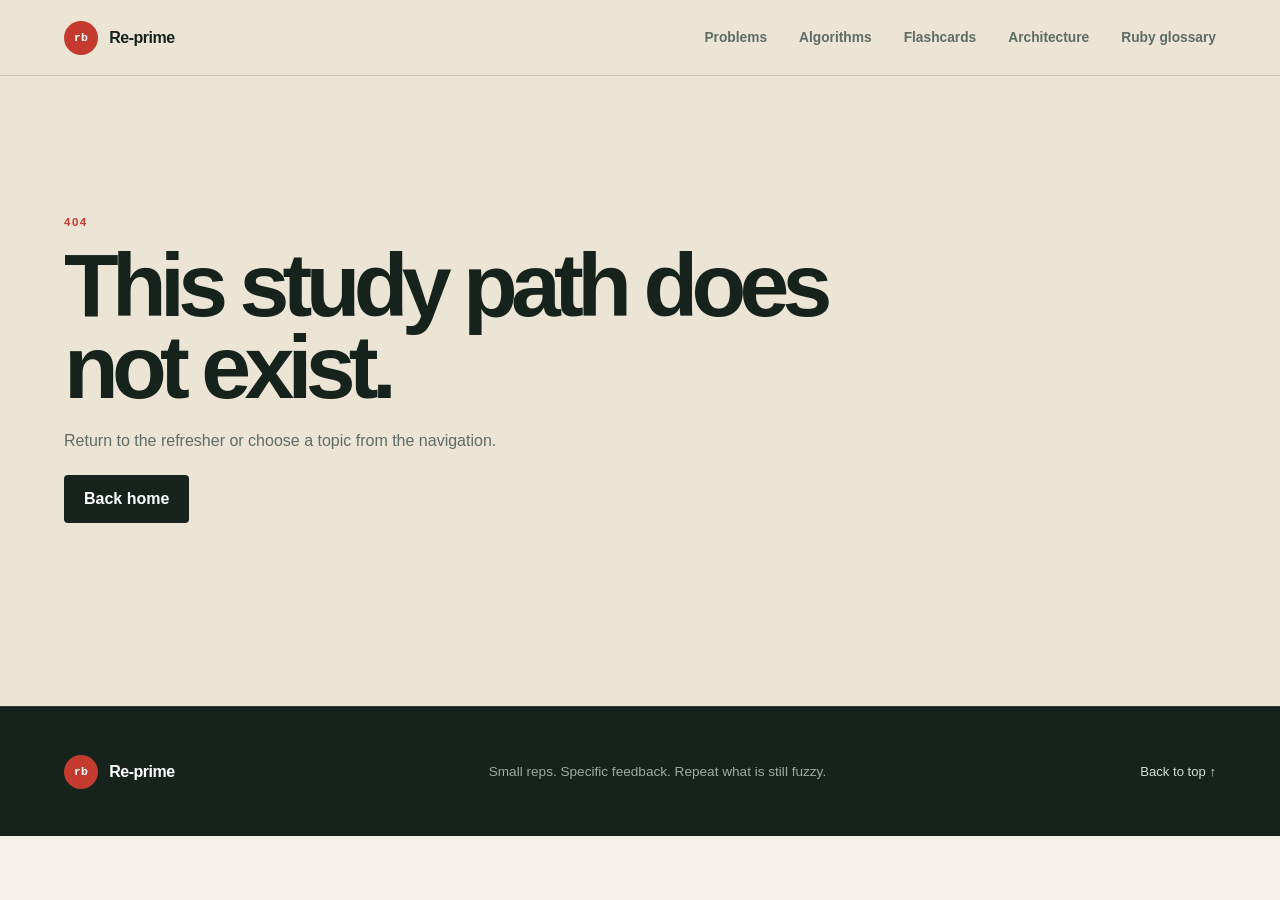
==== algorithms/index.html @ a6e268ca "feat: publish Ruby solutions for every problem" ====
<!doctype html>
<html lang="en">
  <head>
    <meta charset="UTF-8" />
    <meta name="viewport" content="width=device-width, initial-scale=1.0" />
    <meta name="description" content="A private Ruby 3.2 interview refresher with 52 verified problem discussions, approach-recall flashcards, algorithm guides, and system-design case studies." />
    <meta name="robots" content="noindex, nofollow" />
    <meta name="theme-color" content="#16231d" />
    <title>Ruby Re-prime — LeetCode Refresher</title>
    <script type="module" crossorigin src="/assets/index-BxjVNZoq.js"></script>
    <link rel="stylesheet" crossorigin href="/assets/index-DCyjotF8.css">
  </head>
  <body>
    <div id="root"></div>
  </body>
</html>
---- assets/index-DCyjotF8.css ----
:root{--font-geist-sans:"Inter", "Helvetica Neue", Arial, sans-serif;--font-geist-mono:"SFMono-Regular", Consolas, "Liberation Mono", monospace;--ink:#16231d;--muted:#5e6c65;--paper:#f5f1e8;--cream:#ece4d5;--white:#fffdf8;--ruby:#c53a2e;--ruby-dark:#8f241d;--green:#1d5d48;--line:#16231d29;--shadow:0 20px 50px #35271814}*{box-sizing:border-box}html{scroll-behavior:smooth}body{background:var(--paper);color:var(--ink);font-family:var(--font-geist-sans), sans-serif;margin:0}button,input{font:inherit}a{color:inherit;text-decoration:none}.hero{background:var(--cream);border-bottom:1px solid var(--line);min-height:auto;padding:0 5vw 4rem}.topbar{border-bottom:1px solid var(--line);justify-content:space-between;align-items:center;height:84px;display:flex}.brand{letter-spacing:-.03em;align-items:center;gap:.7rem;font-weight:700;display:inline-flex}.brand-mark{color:#fff;background:var(--ruby);width:34px;height:34px;font-family:var(--font-geist-mono), monospace;letter-spacing:0;border-radius:50%;place-items:center;font-size:.72rem;display:grid}.nav-links{color:var(--muted);gap:2rem;font-size:.9rem;display:flex}.nav-links a:hover{color:var(--ruby)}.hero-grid{grid-template-columns:1.1fr .9fr;align-items:start;gap:clamp(3rem,7vw,7rem);max-width:1240px;margin:0 auto;padding-top:clamp(2.5rem,6vw,4.5rem);display:grid}.kicker,.eyebrow,.card-label{color:var(--ruby);text-transform:uppercase;letter-spacing:.13em;font-size:.72rem;font-weight:750}h1{letter-spacing:-.075em;max-width:800px;margin:1rem 0 1.5rem;font-size:clamp(3.4rem,7vw,7.2rem);font-weight:640;line-height:.92}.hero-copy{max-width:650px;color:var(--muted);font-size:clamp(1.05rem,1.6vw,1.35rem);line-height:1.6}.hero h1{font-size:clamp(3.4rem,6vw,5.5rem)}.home-reminder{border-left:3px solid var(--ruby);background:#fffdf894;max-width:680px;margin-top:2rem;padding:1.2rem 1.35rem}.home-reminder p{margin:0}.home-reminder p:last-child{color:var(--muted);margin-top:.5rem;font-size:1rem;line-height:1.6}.hero-actions{align-items:center;gap:1.5rem;margin-top:2.5rem;display:flex}.primary-button{background:var(--ink);color:#fff;border-radius:4px;padding:.95rem 1.25rem;font-weight:650}.primary-button:hover{background:var(--ruby)}.text-button{color:var(--green);font-weight:650}.mental-model{background:var(--white);border:1px solid var(--line);box-shadow:var(--shadow);border-radius:8px;padding:1.8rem}.loop-row{border-top:1px solid var(--line);grid-template-columns:34px 90px 1fr;align-items:baseline;gap:.7rem;padding:1rem 0;display:grid}.loop-row span{color:var(--ruby);font-family:var(--font-geist-mono), monospace;font-size:.75rem}.loop-row p{color:var(--muted);margin:0;font-size:.83rem;line-height:1.4}.section{padding:7rem 5vw}.section-heading{max-width:1240px;margin:0 auto 3rem}.compact-heading{grid-template-columns:1fr 1.8fr;align-items:end;display:grid}h2{letter-spacing:-.06em;margin:.6rem 0 0;font-size:clamp(2.3rem,4.5vw,4.6rem);font-weight:620;line-height:1}h3{letter-spacing:-.035em}.version-note{max-width:680px;color:var(--muted);margin:1.2rem 0 0;line-height:1.6}.version-note strong{color:var(--green)}.workflow{background:var(--ink);color:var(--white)}.workflow .kicker{color:#e86a5f}.workflow-grid{border-top:1px solid #fff3;border-left:1px solid #fff3;grid-template-columns:repeat(3,1fr);max-width:1240px;margin:0 auto;display:grid}.workflow-card{border-bottom:1px solid #fff3;border-right:1px solid #fff3;min-height:250px;padding:2rem}.workflow-card>span{font-family:var(--font-geist-mono);color:#e86a5f}.workflow-card h3{margin:3rem 0 .7rem;font-size:1.5rem}.workflow-card p{color:#b8c2bd;font-size:.94rem;line-height:1.6}.interview-script{background:#ffffff0d;border-left:3px solid #e86a5f;grid-template-columns:1fr 4fr;gap:2rem;max-width:1240px;margin:2rem auto 0;padding:1.5rem 2rem;display:grid}.interview-script span{color:#e86a5f;text-transform:uppercase;letter-spacing:.1em;font-size:.75rem}.interview-script p{margin:0;font-family:Georgia,serif;font-size:1.25rem;font-style:italic;line-height:1.5}.pattern-section{background:var(--paper)}.pattern-heading{justify-content:space-between;align-items:end;gap:3rem;display:flex}.search-box{background:var(--white);border:1px solid var(--line);border-radius:4px;align-items:center;gap:.8rem;width:min(430px,100%);padding:.9rem 1rem;display:flex}.search-box span{color:var(--ruby);font-size:1.4rem}.search-box input{width:100%;color:var(--ink);background:0 0;border:0;outline:0}.search-box button{width:36px;height:36px;color:var(--muted);background:var(--cream);cursor:pointer;border:0;border-radius:50%;flex:0 0 36px;padding:0}.search-box button:hover,.search-box button:focus-visible{color:#fff;background:var(--ruby);outline:none}.topic-layout{grid-template-columns:210px 1fr;align-items:start;gap:3rem;max-width:1240px;margin:0 auto;display:grid}.topic-index{border-top:2px solid var(--ink);flex-direction:column;gap:.7rem;padding:1.25rem 0;display:flex;position:sticky;top:2rem}.topic-index p{color:var(--ruby);text-transform:uppercase;letter-spacing:.1em;margin:0 0 .5rem;font-size:.72rem;font-weight:700}.topic-index a{color:var(--muted);font-size:.82rem}.topic-index a:hover{color:var(--ruby);transform:translate(3px)}.topics{grid-template-columns:repeat(2,minmax(0,1fr));gap:1.25rem;display:grid}.topic-card{background:var(--white);border:1px solid var(--line);border-radius:6px;min-width:0;padding:2rem;scroll-margin-top:1.5rem;box-shadow:0 8px 25px #35271809}.topic-card:hover{border-color:#c53a2e73}.topic-topline{justify-content:space-between;align-items:center;display:flex}.topic-number{color:var(--ruby);font-family:var(--font-geist-mono), monospace;font-size:.72rem}.review-check{color:var(--muted);cursor:pointer;align-items:center;gap:.45rem;font-size:.72rem;display:flex}.review-check input,.checklist-grid input{accent-color:var(--ruby)}.topic-card .eyebrow{margin:2.4rem 0 .45rem}.topic-card h3{margin:0 0 1.5rem;font-size:2rem}.recognize{border-left:2px solid var(--ruby);background:#f3eee4;min-height:100px;padding:1rem}.recognize strong{margin-bottom:.35rem;font-size:.74rem;display:block}.recognize p{color:var(--muted);margin:0;font-size:.9rem;line-height:1.5}.complexity-line{color:var(--green);font-family:var(--font-geist-mono), monospace;font-size:.74rem;line-height:1.5}.code-wrap{margin:1.3rem 0;position:relative}pre{color:#dfe8e3;font:.78rem/1.65 var(--font-geist-mono), monospace;tab-size:2;background:#17231e;border-radius:4px;margin:0;padding:1.4rem;overflow-x:auto}.code-language{color:#91aa9e;font:650 .62rem var(--font-geist-mono), monospace;text-transform:uppercase;letter-spacing:.09em;position:absolute;top:.75rem;left:.9rem}.code-wrap pre{padding-top:3rem}.copy-button{color:#abb9b2;cursor:pointer;background:#23332b;border:1px solid #ffffff2b;border-radius:3px;padding:.35rem .55rem;font-size:.67rem;position:absolute;top:.6rem;right:.6rem}.copy-button:hover{color:#fff}.topic-card ul{color:var(--muted);margin:1rem 0 0;padding-left:1.2rem;font-size:.84rem;line-height:1.55}.topic-card li+li{margin-top:.45rem}.no-results{text-align:center;color:var(--muted);background:var(--white);grid-column:1/-1;padding:5rem}.ruby-section{background:var(--cream)}.shortcut-grid{border:1px solid var(--line);border-bottom:0;grid-template-columns:repeat(2,1fr);max-width:1240px;margin:0 auto;display:grid}.shortcut{border-right:1px solid var(--line);border-bottom:1px solid var(--line);background:#fffdf873;grid-template-columns:160px 1fr;gap:1rem;padding:1.1rem 1.3rem;display:grid}.shortcut:nth-child(2n){border-right:0}.shortcut span{font-size:.83rem;font-weight:650}.shortcut code{color:var(--green);font:.77rem/1.5 var(--font-geist-mono), monospace;overflow-wrap:anywhere}.gotchas{color:#fff;background:var(--ruby-dark);grid-template-columns:.8fr 2fr;gap:3rem;max-width:1240px;margin:3rem auto 0;padding:2.5rem;display:grid}.gotchas h3{margin:.7rem 0;font-size:2rem}.gotchas .card-label{color:#ffafa8}.gotchas ul{color:#f3d7d3;margin:0;padding-left:1.2rem;line-height:1.7}.gotchas li+li{margin-top:.6rem}.gotchas code{color:#fff}.complexity-section{background:var(--white)}.complexity-table{border-top:2px solid var(--ink);max-width:1240px;margin:0 auto}.complexity-row{border-bottom:1px solid var(--line);grid-template-columns:1fr 1.2fr 2fr;align-items:baseline;gap:2rem;padding:1.35rem .5rem;display:grid}.complexity-row strong{font-family:var(--font-geist-mono);color:var(--ruby)}.complexity-row span{font-weight:650}.complexity-row p{color:var(--muted);margin:0}.complexity-note{max-width:1240px;color:var(--muted);margin:1rem auto 0;font-size:.8rem}.final-checklist{background:var(--green);color:#fff;grid-template-columns:1fr 1.5fr;align-items:start;gap:5rem;display:grid}.final-checklist .kicker{color:#a9d5c3}.checklist-grid{grid-template-columns:repeat(3,1fr);gap:.7rem;display:grid}.checklist-grid label{cursor:pointer;border:1px solid #ffffff40;padding:.8rem;font-size:.84rem}.checklist-grid label:has(input:checked){color:#b9daca;background:#0000001f;text-decoration:line-through}footer{background:var(--ink);color:#fff;border-top:1px solid #ffffff1f;justify-content:space-between;align-items:center;gap:2rem;min-height:130px;padding:2rem 5vw;display:flex}footer p{color:#9baca3;font-size:.85rem}footer>a:last-child{color:#d4ded8;font-size:.82rem}.site-nav{z-index:10;background:var(--cream);border-bottom:1px solid var(--line);justify-content:space-between;align-items:center;height:76px;padding:0 5vw;display:flex;position:relative}.site-nav-links{align-items:stretch;gap:2rem;height:100%;display:flex}.site-nav-links a{color:var(--muted);align-items:center;font-size:.86rem;font-weight:650;display:flex;position:relative}.site-nav-links a:hover,.site-nav-links a.active{color:var(--ruby)}.site-nav-links a.active:after{background:var(--ruby);content:"";height:3px;position:absolute;bottom:-1px;left:0;right:0}.mobile-nav-menu{display:none;position:relative}.mobile-nav-button{border:1px solid var(--line);cursor:pointer;background:#fffdf88c;border-radius:4px;align-content:center;gap:5px;width:44px;height:44px;padding:0 10px;display:grid}.mobile-nav-button span{background:var(--ink);width:100%;height:2px;transition:transform .18s,opacity .18s;display:block}.mobile-nav-menu.open .mobile-nav-button span:first-child{transform:translateY(7px)rotate(45deg)}.mobile-nav-menu.open .mobile-nav-button span:nth-child(2){opacity:0}.mobile-nav-menu.open .mobile-nav-button span:last-child{transform:translateY(-7px)rotate(-45deg)}.mobile-nav-panel{z-index:30;border:1px solid var(--line);background:var(--white);border-radius:6px;width:min(330px,100vw - 2.4rem);padding:.7rem;position:absolute;top:calc(100% + 10px);right:0;box-shadow:0 24px 60px #16231d33}.mobile-nav-panel[hidden]{display:none}.mobile-nav-panel p{color:var(--ruby);text-transform:uppercase;letter-spacing:.13em;margin:.8rem .7rem .35rem;font-size:.62rem;font-weight:750}.mobile-nav-panel a{min-height:44px;color:var(--ink);border-radius:3px;justify-content:space-between;align-items:center;gap:1rem;padding:.75rem .7rem;font-size:.92rem;font-weight:650;display:flex}.mobile-nav-panel a:hover,.mobile-nav-panel a:focus-visible{background:var(--cream);outline:none}.mobile-nav-panel a.active{color:var(--ruby);background:#f5eee3}.mobile-nav-panel a span{color:var(--muted);text-transform:uppercase;letter-spacing:.1em;font-size:.62rem;font-weight:650}.study-row{transition:transform .18s}.study-row:hover{transform:translate(5px)}.outline-button,.quiet-button{border:1px solid var(--ink);color:var(--ink);cursor:pointer;background:0 0;border-radius:4px;justify-content:center;align-items:center;padding:.85rem 1.1rem;font-weight:650;display:inline-flex}.outline-button:hover{color:#fff;background:var(--ink)}.quiet-button{border-color:var(--line);width:100%;color:var(--muted)}.home-topic-grid{border-top:1px solid var(--line);border-left:1px solid var(--line);grid-template-columns:repeat(4,minmax(0,1fr));max-width:1240px;margin:0 auto;display:grid}.home-topic-card{border-right:1px solid var(--line);border-bottom:1px solid var(--line);background:var(--white);flex-direction:column;min-height:215px;padding:1.5rem;transition:background .18s;display:flex}.home-topic-card:hover{background:#f0eadf}.home-topic-card>span,.case-card>span{color:var(--ruby);font:.7rem var(--font-geist-mono)}.home-topic-card p{color:var(--muted);text-transform:uppercase;letter-spacing:.1em;margin:auto 0 .4rem;font-size:.72rem}.home-topic-card h3{margin:0 0 1.4rem;font-size:1.45rem}.home-topic-card strong{color:var(--green);font:.7rem/1.45 var(--font-geist-mono)}.page-hero{background:var(--cream);border-bottom:1px solid var(--line);padding:clamp(3rem,5vw,4.5rem) 5vw}.page-hero-inner{max-width:1240px;margin:0 auto}.page-hero h1{max-width:970px;margin:.8rem 0 1.25rem;font-size:clamp(3rem,5.5vw,5.5rem)}.page-hero .hero-copy{max-width:820px;margin:0;font-size:1.08rem}.review-header{background:var(--cream);border-bottom:1px solid var(--line);padding:3rem 5vw}.review-header-inner{grid-template-columns:minmax(0,.8fr) minmax(360px,1.2fr);align-items:center;gap:clamp(2rem,7vw,7rem);max-width:1240px;margin:0 auto;display:grid}.review-header h1{margin:.65rem 0 0;font-size:clamp(3.2rem,6vw,5.8rem)}.review-reminder{border-left:3px solid var(--ruby);background:#fffdf89e;padding:1.25rem 1.4rem}.review-reminder p{margin:0}.review-reminder>p:last-of-type{color:var(--muted);margin-top:.55rem;line-height:1.6}.review-cues{flex-wrap:wrap;gap:.45rem;margin-top:1rem;display:flex}.review-cues span{border:1px solid var(--line);color:var(--green);background:var(--white);font:.69rem/1.35 var(--font-geist-mono);border-radius:3px;padding:.4rem .6rem}.hero-metrics{gap:1px;margin-top:2.5rem;display:flex}.hero-metrics>span{color:#fff;background:var(--ink);min-width:200px;font:.78rem var(--font-geist-mono);flex-direction:column;gap:.35rem;padding:1rem 1.2rem;display:flex}.hero-metrics small{color:#9eb0a6;font:.64rem var(--font-geist-sans);text-transform:uppercase;letter-spacing:.12em}.hero-pill-row{flex-wrap:wrap;gap:.5rem;margin-top:2.2rem;display:flex}.hero-pill-row span{border:1px solid var(--line);color:var(--green);background:#ffffff59;border-radius:30px;padding:.45rem .7rem;font-size:.72rem;font-weight:650}.library-section{max-width:1380px;margin:0 auto}.library-toolbar{justify-content:space-between;align-items:center;gap:2rem;margin-bottom:2rem;display:flex}.library-toolbar>p{max-width:460px;color:var(--muted)}.guide-grid{border-top:1px solid var(--line);border-left:1px solid var(--line);grid-template-columns:repeat(3,minmax(0,1fr));display:grid}.guide-card{border-right:1px solid var(--line);border-bottom:1px solid var(--line);background:var(--white);flex-direction:column;min-height:370px;padding:2rem;display:flex}.guide-card:hover{background:#f0eadf}.guide-card-top{color:var(--ruby);font:.7rem var(--font-geist-mono);justify-content:space-between;display:flex}.guide-card-top em{color:var(--muted);font:650 .66rem var(--font-geist-sans);text-transform:uppercase;letter-spacing:.1em}.guide-card h2{margin:4rem 0 1rem;font-size:clamp(2rem,3vw,3rem)}.guide-card>p{color:var(--muted);margin:0;line-height:1.65}.guide-card-meta{justify-content:space-between;align-items:end;gap:1rem;margin-top:auto;padding-top:1.5rem;display:flex}.guide-card-meta code{color:var(--green);font:.66rem/1.4 var(--font-geist-mono)}.guide-card-meta strong{color:var(--ruby);font-size:.78rem}.detail-section,.arch-detail-layout{grid-template-columns:220px minmax(0,1fr);align-items:start;gap:clamp(3rem,6vw,7rem);max-width:1380px;margin:0 auto;display:grid}.detail-toc{border-top:2px solid var(--ink);flex-direction:column;gap:.7rem;padding-top:1rem;display:flex;position:sticky;top:2rem}.detail-toc p{color:var(--ruby);text-transform:uppercase;letter-spacing:.12em;margin:1.3rem 0 .2rem;font-size:.68rem;font-weight:750}.detail-toc a{color:var(--muted);font-size:.78rem}.detail-toc a:first-child{color:var(--green);font-weight:700}.detail-content,.arch-detail-content{min-width:0}.detail-content>section,.arch-detail-content>section,.arch-detail-content>.arch-list-section{scroll-margin-top:2rem}.mental-callout{color:#fff;background:var(--green);padding:clamp(2rem,5vw,4rem)}.mental-callout .card-label{color:#a9d5c3}.mental-callout h2{max-width:900px;font-size:clamp(2.2rem,4.7vw,4.8rem)}.concept-primer{background:var(--cream);margin:1px 0 5rem;padding:clamp(2rem,5vw,4rem);scroll-margin-top:2rem}.concept-primer>h2{max-width:850px}.primer-intro{max-width:850px;color:var(--muted);margin:1.5rem 0 3rem;font-size:1.05rem;line-height:1.75}.primer-walkthrough{border-top:1px solid var(--line);border-left:1px solid var(--line);grid-template-columns:repeat(4,1fr);display:grid}.primer-walkthrough article{border-right:1px solid var(--line);border-bottom:1px solid var(--line);background:var(--white);flex-direction:column;min-height:235px;padding:1.4rem;display:flex}.primer-walkthrough span{color:var(--ruby);font:.68rem var(--font-geist-mono)}.primer-walkthrough h3{margin:2rem 0 .7rem}.primer-walkthrough code{color:var(--green);font:.75rem var(--font-geist-mono)}.primer-walkthrough p{color:var(--muted);margin:auto 0 0;font-size:.8rem;line-height:1.55}.primer-terms{background:var(--line);grid-template-columns:repeat(2,1fr);gap:1px;margin-top:2.5rem;display:grid}.primer-terms article{background:#fffdf8b8;padding:1.3rem}.primer-terms h3{color:var(--green);margin:0 0 .5rem;font-size:1rem}.primer-terms p{color:var(--muted);margin:0;font-size:.82rem;line-height:1.6}.related-problems{margin:5rem 0;scroll-margin-top:2rem}.related-problems>h2{max-width:760px}.related-intro{color:var(--muted);margin:1rem 0 2rem}.related-problem-grid{background:var(--line);grid-template-columns:repeat(2,minmax(0,1fr));gap:1px;display:grid}.related-problem-grid a{background:var(--white);flex-direction:column;min-width:0;padding:1.4rem;display:flex}.related-problem-grid a:hover{background:var(--cream)}.related-problem-grid span{color:var(--ruby);font:.66rem/1.45 var(--font-geist-mono);text-transform:uppercase}.related-problem-grid h3{margin:1.5rem 0 .7rem;font-size:1.35rem}.related-problem-grid p{color:var(--muted);margin:0;font-size:.84rem;line-height:1.55}.related-problem-grid strong{color:var(--green);margin-top:auto;padding-top:1.2rem;font-size:.75rem}.decision-grid{background:var(--line);grid-template-columns:1fr 1fr;gap:1px;margin:1px 0 5rem;display:grid}.bullet-panel{background:var(--white);padding:2rem}.bullet-panel.yes{border-top:4px solid var(--green)}.bullet-panel.no{border-top:4px solid var(--ruby)}.bullet-panel h3{margin:0 0 1rem;font-size:1.4rem}.bullet-panel ul,.arch-list-section ul{color:var(--muted);margin:0;padding-left:1.2rem;line-height:1.65}.bullet-panel li+li,.arch-list-section li+li{margin-top:.6rem}.method-section,.example-section,.ruby-example,.pitfall-section,.component-section,.tradeoff-section,.failure-section,.flow-section,.deep-dive{margin-top:6rem}.method-section>ol,.flow-section>ol{border-top:1px solid var(--line);margin:2.5rem 0 0;padding:0;list-style:none}.method-section li,.flow-section li{border-bottom:1px solid var(--line);grid-template-columns:50px 1fr;gap:1.2rem;padding:1.2rem 0;display:grid}.method-section li span,.flow-section li span{color:var(--ruby);font:.8rem var(--font-geist-mono)}.method-section li p,.flow-section li p{color:var(--muted);margin:0;line-height:1.6}.pitfall-section>div{grid-template-columns:repeat(3,1fr);margin-top:2rem;display:grid}.pitfall-section>div p{color:var(--muted);border:1px solid var(--line);background:var(--white);margin:0;padding:1.4rem;line-height:1.55}.example-grid{grid-template-columns:1fr 1fr;gap:1.2rem;margin-top:2rem;display:grid}.example-card{background:var(--white);border:1px solid var(--line);padding:2rem}.example-card>div span{color:var(--ruby);text-transform:uppercase;font-size:.68rem;font-weight:750}.example-card h3{margin:.5rem 0 1.5rem;font-size:1.6rem}.example-card>p{color:var(--muted);line-height:1.6}.example-card dl{grid-template-columns:75px 1fr;gap:.8rem 1rem;margin:2rem 0 0;display:grid}.example-card dt{color:var(--ruby);text-transform:uppercase;font-size:.7rem;font-weight:750}.example-card dd{color:var(--muted);margin:0;font-size:.84rem;line-height:1.5}.ruby-example .code-wrap{margin-top:2rem}.ruby-example pre{padding:2rem;font-size:.84rem}.next-guide{grid-template-columns:1fr 1fr;gap:1px;max-width:1240px;margin:0 auto 7rem;padding:0 5vw;display:grid}.next-guide a{border:1px solid var(--line);background:var(--white);flex-direction:column;gap:.5rem;padding:1.5rem;display:flex}.next-guide a:last-child{text-align:right}.next-guide small{color:var(--muted);text-transform:uppercase;letter-spacing:.1em}.flash-section{grid-template-columns:260px minmax(0,1fr);align-items:start;gap:clamp(3rem,6vw,7rem);max-width:1380px;margin:0 auto;padding:6rem 5vw 8rem;display:grid}.flash-sidebar{position:sticky;top:2rem}.deck-switcher{background:var(--line);grid-template-columns:1fr 1fr;gap:1px;margin-bottom:1.5rem;padding:1px;display:grid}.deck-switcher button{min-height:70px;color:var(--muted);background:var(--white);cursor:pointer;border:0;flex-direction:column;justify-content:center;align-items:flex-start;gap:.2rem;padding:.7rem;font-weight:700;display:flex}.deck-switcher button.active{color:#fff;background:var(--green)}.deck-switcher button span{opacity:.72;font-size:.62rem;font-weight:500}.flash-stats{border-top:2px solid var(--ink);grid-template-columns:repeat(3,1fr);display:grid}.flash-stats div{border-bottom:1px solid var(--line);flex-direction:column;gap:.2rem;padding:1rem .4rem;display:flex}.flash-stats strong{color:var(--ruby);font:1.3rem var(--font-geist-mono)}.flash-stats span{color:var(--muted);font-size:.65rem}.filter-label{color:var(--muted);text-transform:uppercase;letter-spacing:.1em;flex-direction:column;gap:.6rem;margin:2rem 0;font-size:.72rem;font-weight:700;display:flex}.filter-label select{border:1px solid var(--line);color:var(--ink);background:var(--white);padding:.8rem}.problem-deck-note{border-left:3px solid var(--ruby);background:var(--white);margin:2rem 0;padding:1.2rem}.problem-deck-note p:last-child{color:var(--muted);margin:.6rem 0 0;font-size:.78rem;line-height:1.55}.leitner-explainer{background:var(--cream);border:1px solid var(--line);margin:2rem 0}.leitner-explainer summary{color:var(--green);cursor:pointer;padding:1rem 1.2rem;font-size:.76rem;font-weight:750}.leitner-explainer ol{color:var(--muted);padding-left:1.2rem;font-size:.78rem;line-height:1.6}.leitner-explainer[open] ol{margin:0 1.2rem 1.2rem}.leitner-explainer li+li{margin-top:.5rem}.session-bar{color:var(--muted);justify-content:space-between;gap:1rem;margin-bottom:1rem;font-size:.72rem;display:flex}.flash-card{background:var(--white);border:1px solid var(--line);min-height:590px;box-shadow:var(--shadow);flex-direction:column;padding:clamp(2rem,5vw,4.5rem);display:flex}.flash-card-meta{color:var(--muted);text-transform:uppercase;letter-spacing:.1em;justify-content:space-between;font-size:.68rem;display:flex}.flash-question{margin:auto 0}.flash-question h2{white-space:pre-line;max-width:850px;font-size:clamp(2.3rem,5vw,5rem)}.flash-answer{border-top:1px solid var(--line);margin:auto 0;padding-top:2rem}.flash-answer h3{margin:.8rem 0;font-size:clamp(1.7rem,3vw,3rem)}.flash-answer>p:not(.card-label){max-width:780px;color:var(--muted);line-height:1.65}.flash-study-link{border:1px solid var(--line);background:var(--cream);justify-content:space-between;align-items:center;gap:1rem;max-width:780px;margin-top:1.5rem;padding:.9rem 1rem;display:flex}.flash-study-link span{color:var(--muted);font-size:.72rem}.flash-study-link strong{color:var(--green);font-size:.8rem}.flash-study-link:hover{border-color:var(--green)}.reveal-button{color:#fff;background:var(--ink);cursor:pointer;border:0;border-radius:4px;padding:1.1rem}kbd{font:.65rem var(--font-geist-mono);opacity:.75;border:1px solid;border-radius:3px;padding:.15rem .35rem}.grade-buttons{grid-template-columns:1fr 1fr;gap:.8rem;display:grid}.grade-buttons button{text-align:left;border:1px solid var(--line);background:var(--paper);cursor:pointer;border-radius:4px;grid-template-columns:28px 1fr;padding:1rem;display:grid}.grade-buttons button:hover{border-color:var(--ink)}.grade-buttons button>span{grid-row:1/3}.grade-buttons small{color:var(--muted)}.again-button{color:var(--ruby)}.got-button{color:var(--green)}.session-complete{background:var(--white);border:1px solid var(--line);flex-direction:column;justify-content:center;min-height:590px;padding:clamp(2rem,5vw,5rem);display:flex}.session-complete>p:not(.kicker){color:var(--muted)}.session-complete>div{gap:.8rem;margin-top:2rem;display:flex}.keyboard-note{color:var(--muted);text-align:center;font-size:.7rem}.architecture-principle{text-align:center;max-width:1100px;margin:0 auto}.architecture-principle blockquote{letter-spacing:-.035em;margin:1.5rem auto;font:italic clamp(1.8rem,4vw,3.7rem)/1.2 Georgia,serif}.architecture-principle>p:last-child{max-width:760px;color:var(--muted);margin:2rem auto 0;line-height:1.7}.interview-timeline{color:#fff;background:var(--ink)}.interview-timeline .kicker{color:#e86a5f}.timeline-grid{border-top:1px solid #ffffff2e;border-left:1px solid #ffffff2e;grid-template-columns:repeat(6,1fr);max-width:1240px;margin:0 auto;display:grid}.timeline-grid article{border-bottom:1px solid #ffffff2e;border-right:1px solid #ffffff2e;padding:1.4rem}.timeline-grid span{color:#e86a5f;font:.72rem var(--font-geist-mono)}.timeline-grid h3{margin:2.5rem 0 .7rem}.timeline-grid p{color:#aebbb4;font-size:.78rem;line-height:1.55}.foundation-grid{background:var(--line);grid-template-columns:repeat(3,1fr);gap:1px;max-width:1240px;margin:0 auto;display:grid}.foundation-grid article{background:var(--white);padding:2rem}.foundation-grid article>span{color:var(--ruby);font:.7rem var(--font-geist-mono)}.foundation-grid h3{margin:2rem 0 1rem;font-size:1.7rem}.foundation-grid strong{min-height:50px;color:var(--green);line-height:1.45;display:block}.foundation-grid ul{color:var(--muted);padding-left:1.1rem;font-size:.82rem;line-height:1.6}.case-study-section{background:var(--cream)}.case-grid{grid-template-columns:repeat(3,1fr);gap:1.2rem;max-width:1240px;margin:0 auto;display:grid}.case-card{background:var(--white);border:1px solid var(--line);flex-direction:column;min-height:410px;padding:2rem;display:flex}.case-card:hover{box-shadow:var(--shadow);transform:translateY(-3px)}.case-card>p{color:var(--ruby);text-transform:uppercase;letter-spacing:.1em;margin:auto 0 .5rem;font-size:.7rem;font-weight:750}.case-card h3{margin:0;font-size:2.1rem}.case-card ul{color:var(--muted);padding-left:1.1rem;font-size:.8rem;line-height:1.55}.case-card>strong{color:var(--green);margin-top:1rem;font-size:.78rem}.pressure-section{color:#fff;background:var(--ruby-dark);grid-template-columns:.8fr 1.7fr;gap:5rem;display:grid}.pressure-section .kicker{color:#ffafa8}.pressure-grid{border-top:1px solid #ffffff40;border-left:1px solid #ffffff40;grid-template-columns:repeat(3,1fr);display:grid}.pressure-grid p{border-bottom:1px solid #ffffff40;border-right:1px solid #ffffff40;margin:0;padding:1.3rem}.prompt-card{background:var(--cream);border-left:4px solid var(--ruby);padding:clamp(2rem,5vw,4rem)}.prompt-card h2{font-size:clamp(2rem,4vw,4rem)}.prompt-card>p:last-child{color:var(--muted);line-height:1.65}.arch-list-section{margin-top:5rem;scroll-margin-top:2rem}.arch-list-section h2{margin-bottom:2rem}.arch-list-section li{padding:.35rem 0;font-size:1rem}.contract-grid{background:var(--line);grid-template-columns:1fr 1fr;gap:1px;margin-top:6rem;scroll-margin-top:2rem;display:grid}.contract-grid>div{background:var(--white);padding:2rem}.contract-grid h2{margin-bottom:2rem;font-size:2.5rem}.contract-grid code{color:#dfe8e3;background:var(--ink);font:.72rem/1.5 var(--font-geist-mono);margin-top:.7rem;padding:.8rem;display:block}.contract-grid div>p:not(.kicker){color:var(--muted);border-bottom:1px solid var(--line);padding-bottom:1rem;line-height:1.55}.component-grid{background:var(--line);grid-template-columns:repeat(2,1fr);gap:1px;margin-top:2rem;display:grid}.component-grid article{background:var(--white);padding:1.7rem}.component-grid h3{margin:0 0 .7rem;font-size:1.35rem}.component-grid strong{color:var(--green);font-size:.85rem}.component-grid p{color:var(--muted);font-size:.84rem;line-height:1.6}.tradeoff-section>article{border-bottom:1px solid var(--line);padding:2rem 0}.tradeoff-section article h3{font-size:1.5rem}.tradeoff-section article>div{grid-template-columns:1fr 1fr;gap:1rem;display:grid}.tradeoff-section article p{color:var(--muted);background:var(--white);border:1px solid var(--line);margin:0;padding:1rem;line-height:1.55}.tradeoff-section article p span{color:var(--ruby);font:.7rem var(--font-geist-mono);margin-bottom:.5rem;display:block}.tradeoff-section article>strong{color:var(--green);margin-top:1rem;line-height:1.5;display:block}.failure-section>div{background:var(--line);grid-template-columns:1fr 1fr;gap:1px;margin-top:2rem;display:grid}.failure-section article{background:var(--white);padding:1.5rem}.failure-section h3{color:var(--ruby);margin-top:0}.failure-section p{color:var(--muted);line-height:1.6}.deep-dive{color:#fff;background:var(--green);padding:2rem}.deep-dive .kicker{color:#a9d5c3}.deep-dive div{flex-wrap:wrap;gap:.5rem;margin-top:2rem;display:flex}.deep-dive span{border:1px solid #ffffff4d;padding:.55rem .7rem;font-size:.78rem}.next-guide.single{grid-template-columns:1fr}.not-found{background:var(--cream);min-height:70vh;padding:8rem 5vw}.not-found p:not(.kicker){color:var(--muted);margin-bottom:2.5rem}.problem-library{max-width:1380px;margin:0 auto}.problem-grid{border-top:1px solid var(--line);border-left:1px solid var(--line);grid-template-columns:repeat(3,minmax(0,1fr));display:grid}.problem-card{border-right:1px solid var(--line);border-bottom:1px solid var(--line);background:var(--white);flex-direction:column;min-height:425px;padding:1.8rem;display:flex}.problem-card:hover{background:#f0eadf}.problem-card>div{color:var(--ruby);font:.7rem var(--font-geist-mono);justify-content:space-between;gap:1rem;display:flex}.problem-card>div em{color:var(--muted);font:650 .65rem var(--font-geist-sans);text-transform:uppercase;letter-spacing:.09em;text-align:right}.problem-card h2{margin:3.5rem 0 1rem;font-size:clamp(2rem,3vw,3rem)}.problem-card>p{color:var(--muted);line-height:1.6}.problem-card>strong{color:var(--green);margin-top:auto;padding-top:1.5rem;font-size:.85rem;line-height:1.45}.problem-card dl{border-top:1px solid var(--line);grid-template-columns:45px 1fr;gap:.35rem .8rem;margin:1.2rem 0 0;padding-top:1rem;display:grid}.problem-card dt{color:var(--muted);text-transform:uppercase;letter-spacing:.08em;font-size:.65rem}.problem-card dd{font:.7rem var(--font-geist-mono);margin:0}.problem-metrics>span:first-child{min-width:min(420px,45vw)}.problem-detail-layout{grid-template-columns:220px minmax(0,1fr);align-items:start;gap:clamp(3rem,6vw,7rem);max-width:1380px;margin:0 auto;display:grid}.problem-detail-content{min-width:0}.best-ruby-solution{max-width:960px;margin-bottom:5rem;scroll-margin-top:2rem}.best-ruby-heading{border-bottom:1px solid var(--line);grid-template-columns:minmax(0,1.35fr) minmax(220px,.65fr);align-items:end;gap:2rem;padding-bottom:1.25rem;display:grid}.best-ruby-heading h2{margin:.45rem 0 0;font-size:clamp(2rem,4vw,3.6rem);line-height:1}.best-ruby-heading>p{color:var(--muted);margin:0;font-size:.85rem;line-height:1.55}.best-ruby-solution .code-wrap{margin:1rem 0 0}.related-algorithms{border-left:3px solid var(--ruby);background:var(--cream);grid-template-columns:minmax(190px,.7fr) minmax(0,1.3fr);gap:1.5rem;margin-bottom:3rem;padding:1.4rem;display:grid}.related-algorithms p{margin:0}.related-algorithms>div:first-child>p:last-child{color:var(--muted);margin-top:.55rem;font-size:.82rem;line-height:1.5}.related-algorithms>div:last-child{background:var(--line);grid-template-columns:repeat(2,minmax(0,1fr));gap:1px;display:grid}.related-algorithms a{background:var(--white);flex-direction:column;gap:.4rem;min-width:0;padding:1rem;display:flex}.related-algorithms a:hover{background:var(--paper)}.related-algorithms a span{color:var(--muted);text-transform:uppercase;letter-spacing:.08em;font-size:.62rem}.related-algorithms a strong{color:var(--green);font-size:.84rem;line-height:1.35}.problem-markdown{min-width:0;max-width:960px}.markdown-content>:first-child{margin-top:0}.markdown-content h2{border-bottom:1px solid var(--line);margin:5rem 0 1.4rem;padding-bottom:.8rem;scroll-margin-top:2rem;font-size:clamp(2.1rem,4vw,4rem)}.markdown-content h3{margin:3rem 0 1rem;font-size:1.65rem}.markdown-content h4{color:var(--green);margin:2rem 0 .7rem;font-size:1.1rem}.markdown-content p,.markdown-content li{color:var(--muted);line-height:1.75}.markdown-content strong{color:var(--ink)}.markdown-content ul,.markdown-content ol{padding-left:1.4rem}.markdown-content li+li{margin-top:.45rem}.markdown-content blockquote{border-left:4px solid var(--ruby);background:var(--cream);margin:2rem 0;padding:1.5rem 2rem}.markdown-content blockquote p{color:var(--ink);margin:0;font:italic 1.2rem/1.6 Georgia,serif}.markdown-content pre{margin:1.5rem 0;padding:1.6rem;font-size:.82rem}.markdown-content :not(pre)>code{color:var(--green);background:var(--cream);font:.82em var(--font-geist-mono);border-radius:3px;padding:.15rem .35rem}.markdown-content table{border-collapse:collapse;width:100%;margin:2rem 0;font-size:.84rem}.markdown-content th,.markdown-content td{border:1px solid var(--line);text-align:left;padding:.8rem}.markdown-content th{background:var(--cream)}.markdown-content td{color:var(--muted);background:var(--white)}.markdown-content details{margin-top:1.5rem}.markdown-content summary{border:1px solid var(--line);background:var(--cream);color:var(--green);cursor:pointer;padding:1rem 1.2rem;font-weight:700}.markdown-content details[open] summary{margin-bottom:2rem}.convention-intro{background:var(--white)}.principle-grid{border-top:1px solid var(--line);border-left:1px solid var(--line);grid-template-columns:repeat(4,1fr);max-width:1240px;margin:0 auto;display:grid}.principle-grid article{border-right:1px solid var(--line);border-bottom:1px solid var(--line);flex-direction:column;min-height:255px;padding:1.7rem;display:flex}.principle-grid span{color:var(--ruby);font:.7rem var(--font-geist-mono)}.principle-grid h3{margin:auto 0 .7rem;font-size:1.45rem}.principle-grid p{color:var(--muted);margin:0;font-size:.86rem;line-height:1.6}.convention-section{background:var(--paper)}.convention-section .pattern-heading>p{max-width:430px;color:var(--muted);line-height:1.6}.convention-table{border-top:2px solid var(--ink);max-width:1240px;margin:0 auto}.convention-row{border-bottom:1px solid var(--line);grid-template-columns:1.1fr 1.45fr 1.45fr 2fr;align-items:start;gap:1.2rem;padding:1.3rem .5rem;display:grid}.convention-row>strong{font-size:.86rem}.convention-row code{color:var(--green);background:var(--white);font:.72rem/1.55 var(--font-geist-mono);overflow-wrap:anywhere;padding:.25rem .4rem}.convention-row .avoid-code{color:var(--ruby-dark);-webkit-text-decoration:line-through #c53a2e59;text-decoration:line-through #c53a2e59}.convention-row p{color:var(--muted);margin:0;font-size:.82rem;line-height:1.55}.convention-head{color:var(--muted);text-transform:uppercase;letter-spacing:.1em;font-size:.65rem}.convention-head strong{font-size:.65rem}.convention-example{color:#fff;background:var(--ink);grid-template-columns:.8fr 1.4fr;align-items:start;gap:clamp(3rem,7vw,8rem);display:grid}.convention-example .kicker{color:#e86a5f}.convention-example>div>p:last-child{color:#aebbb4;line-height:1.65}.convention-example .code-wrap{margin:0}@media (width<=980px){.hero-grid,.compact-heading,.final-checklist,.review-header-inner{grid-template-columns:1fr}.hero-grid{padding-top:3rem}.mental-model{transform:none}.workflow-grid{grid-template-columns:repeat(2,1fr)}.topic-layout{grid-template-columns:1fr}.topic-index{display:none}.pattern-heading{flex-direction:column;align-items:stretch}.search-box{width:100%}.gotchas{grid-template-columns:1fr}.compact-heading{gap:1rem}.home-topic-grid,.guide-grid,.case-grid,.problem-grid{grid-template-columns:repeat(2,1fr)}.detail-section,.arch-detail-layout,.flash-section,.problem-detail-layout{grid-template-columns:1fr}.best-ruby-heading{grid-template-columns:1fr;gap:1rem}.detail-toc,.flash-sidebar{position:static}.detail-toc{display:none}.problem-detail-layout .detail-toc{background:var(--line);border-top:0;grid-template-columns:repeat(3,minmax(0,1fr));gap:1px;padding:0;display:grid}.problem-detail-layout .detail-toc p{display:none}.problem-detail-layout .detail-toc a{min-height:56px;color:var(--green);background:var(--white);align-items:center;padding:.8rem;font-size:.72rem;font-weight:700;line-height:1.35;display:flex}.timeline-grid{grid-template-columns:repeat(3,1fr)}.foundation-grid{grid-template-columns:repeat(2,1fr)}.pressure-section{grid-template-columns:1fr}.primer-walkthrough,.principle-grid{grid-template-columns:repeat(2,1fr)}.convention-row{grid-template-columns:1fr 1.3fr 1.3fr}.convention-row p{grid-column:1/-1}.convention-head strong:last-child{display:none}.convention-example{grid-template-columns:minmax(0,1fr)}.convention-example>*{min-width:0}}@media (width<=700px){.hero{padding-inline:1.2rem}.nav-links,.site-nav-links{display:none}.mobile-nav-menu{display:block}.topbar{z-index:20;position:relative}.site-nav{z-index:20;-webkit-backdrop-filter:blur(12px);backdrop-filter:blur(12px);background:#ece4d5f5;height:64px;padding-inline:1.2rem;position:sticky;top:0}.section{padding:4rem 1.2rem}h1{font-size:clamp(3rem,15vw,5rem)}.hero-grid{gap:2.5rem;padding-top:2.5rem}.hero h1{font-size:clamp(3.2rem,14vw,4.6rem)}.home-reminder{margin-top:1.5rem}.page-hero{padding:2.25rem 1.2rem}.page-hero h1{margin:.65rem 0 1rem;font-size:clamp(2.65rem,12vw,3.7rem)}.page-hero .hero-copy{margin-bottom:0;font-size:1rem;line-height:1.55}.review-header{padding:2.25rem 1.2rem}.review-header-inner{gap:1.4rem}.review-header h1{font-size:clamp(3rem,14vw,4.2rem)}.review-reminder{padding:1rem 1.1rem}.review-cues{gap:.35rem}.review-cues span{font-size:.64rem}.hero-actions{flex-direction:column;align-items:flex-start}.loop-row{grid-template-columns:28px 75px 1fr}.workflow-grid,.topics,.shortcut-grid{grid-template-columns:1fr}.workflow-card{min-height:220px}.interview-script{grid-template-columns:1fr}.topic-card{padding:1.25rem}.shortcut{border-right:0;grid-template-columns:1fr}.complexity-row{grid-template-columns:1fr 1fr;gap:.5rem}.complexity-row p{grid-column:1/-1}.checklist-grid{grid-template-columns:repeat(2,1fr)}footer{flex-direction:column;align-items:flex-start}.home-topic-grid,.guide-grid,.case-grid,.foundation-grid,.problem-grid{grid-template-columns:1fr}.library-toolbar{z-index:8;-webkit-backdrop-filter:blur(12px);backdrop-filter:blur(12px);border-bottom:1px solid var(--line);background:#f5f1e8f7;gap:.45rem;margin:0 -1.2rem 1rem;padding:.75rem 1.2rem;position:sticky;top:64px}.library-toolbar>p{margin:0;font-size:.73rem;line-height:1.35}.search-box{padding:.55rem .7rem}.guide-card,.problem-card{min-height:0;padding:1.25rem}.guide-card h2,.problem-card h2{margin:1.6rem 0 .8rem;font-size:2rem}.guide-card>p,.problem-card>p{margin:0;font-size:.9rem;line-height:1.5}.guide-card-meta,.problem-card>strong{margin-top:1.2rem;padding-top:1rem}.problem-card dl{margin-top:.9rem;padding-top:.8rem}.problem-metrics{grid-template-columns:1fr 1fr;display:grid}.problem-metrics>span{min-width:0}.problem-metrics>span:first-child{grid-column:1/-1;min-width:0}.hero-metrics{grid-template-columns:repeat(2,minmax(0,1fr));margin-top:1.7rem;display:grid}.hero-metrics>span{min-width:0}.best-ruby-solution{margin-bottom:3.5rem}.best-ruby-heading h2{font-size:2rem;line-height:1.08}.best-ruby-solution pre{font-size:.72rem}.markdown-content h2{margin-top:3.5rem}.markdown-content table{display:block;overflow-x:auto}.library-toolbar,.session-complete>div{flex-direction:column;align-items:stretch}.decision-grid,.example-grid,.contract-grid,.component-grid,.tradeoff-section article>div,.failure-section>div,.related-problem-grid,.related-algorithms,.related-algorithms>div:last-child{grid-template-columns:1fr}.related-algorithms{gap:1rem;padding:1.1rem}.pitfall-section>div,.timeline-grid,.pressure-grid{grid-template-columns:1fr}.flash-section{flex-direction:column;gap:1rem;padding:2.5rem 1.2rem 5rem;display:flex}.flash-sidebar{display:contents}.flash-primary-controls{order:1}.flash-workspace{order:2}.flash-secondary-controls{order:3}.problem-deck-note{display:none}.filter-label{margin:1rem 0 0}.flash-secondary-controls{margin-top:.5rem}.leitner-explainer{margin:0 0 .75rem}.flash-card{min-height:440px;padding:1.4rem}.flash-card.revealed{min-height:0}.flash-question{margin:2rem 0}.flash-question h2{font-size:clamp(1.8rem,8.5vw,2.5rem);line-height:1.03}.flash-card.revealed .flash-question{margin:1.4rem 0}.flash-answer{margin:0 0 1.2rem;padding-top:1.2rem}.flash-answer h3{font-size:1.65rem}.grade-buttons{grid-template-columns:1fr 1fr}.grade-buttons button{grid-template-columns:22px 1fr;min-height:72px;padding:.75rem;font-size:.86rem}.grade-buttons small{font-size:.62rem}.keyboard-note,.reveal-button kbd{display:none}.reveal-button{min-height:52px}.session-complete{min-height:440px}.next-guide{grid-template-columns:1fr}.next-guide a:last-child{text-align:left}.principle-grid{grid-template-columns:1fr}.convention-row{grid-template-columns:1fr;gap:.5rem;padding:1.2rem 0}.convention-row p{grid-column:auto}.convention-head{display:none}.primer-walkthrough,.primer-terms{grid-template-columns:1fr}.flash-study-link{flex-direction:column;align-items:flex-start}}@media print{.topbar,.site-nav,.mobile-nav-menu,.hero-actions,.search-box,.topic-index,.detail-toc,.review-check,.copy-button,footer{display:none}.hero{min-height:auto;padding-bottom:2rem}.section{padding:2rem}.topics{grid-template-columns:1fr}.topic-card,.workflow-card{break-inside:avoid;box-shadow:none}}
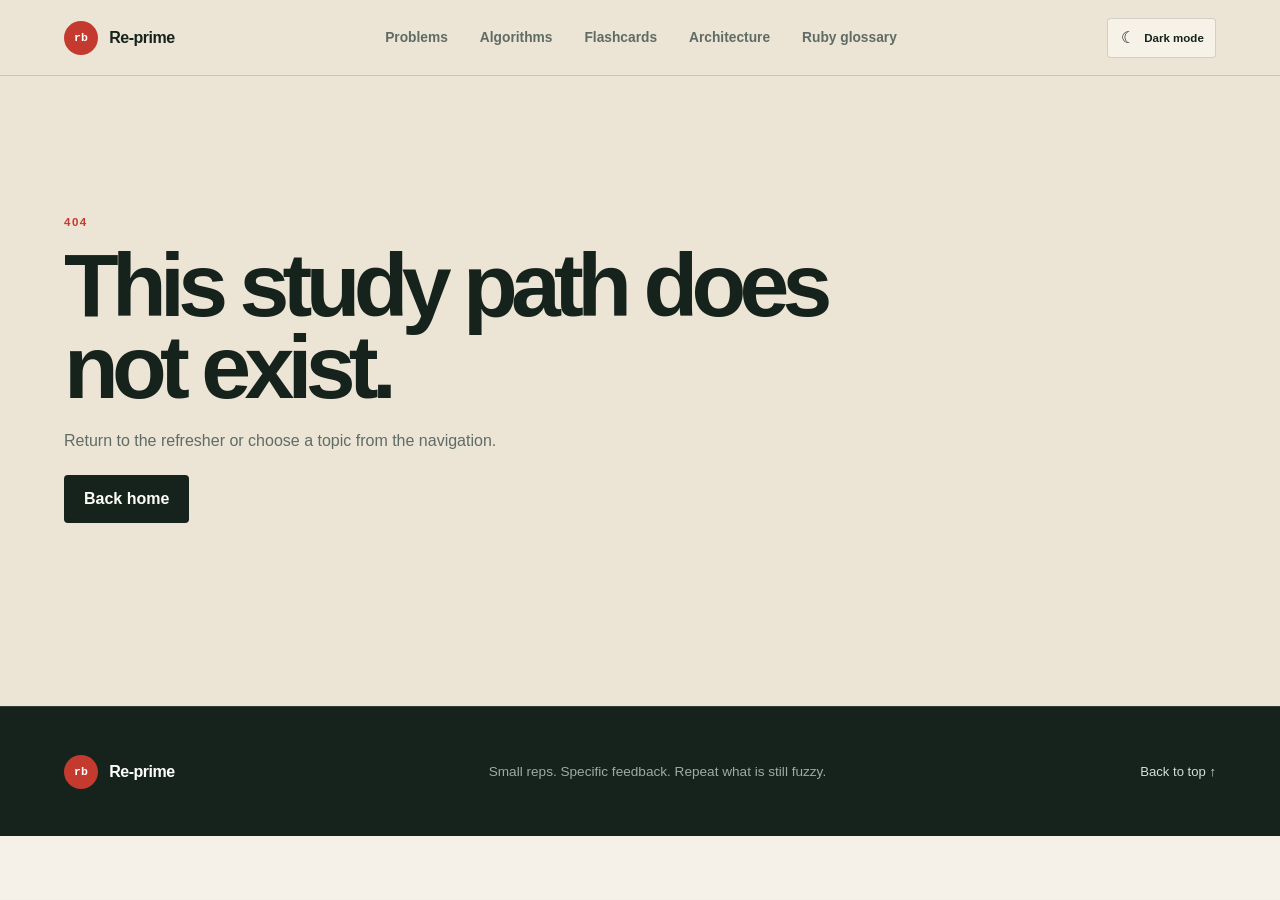
==== commit 38020b02: "feat: publish dark review controls" ====
--- a/algorithms/index.html
+++ b/algorithms/index.html
@@ -5,10 +5,24 @@
     <meta name="viewport" content="width=device-width, initial-scale=1.0" />
     <meta name="description" content="A private Ruby 3.2 interview refresher with 52 verified problem discussions, approach-recall flashcards, algorithm guides, and system-design case studies." />
     <meta name="robots" content="noindex, nofollow" />
-    <meta name="theme-color" content="#16231d" />
+    <meta name="theme-color" content="#ece4d5" />
+    <script>
+      (() => {
+        try {
+          const saved = localStorage.getItem("reprime-theme");
+          const theme = saved === "dark" || saved === "light"
+            ? saved
+            : (matchMedia("(prefers-color-scheme: dark)").matches ? "dark" : "light");
+          document.documentElement.dataset.theme = theme;
+          document.querySelector('meta[name="theme-color"]').content = theme === "dark" ? "#111914" : "#ece4d5";
+        } catch {
+          document.documentElement.dataset.theme = "light";
+        }
+      })();
+    </script>
     <title>Ruby Re-prime — LeetCode Refresher</title>
-    <script type="module" crossorigin src="/assets/index-BxjVNZoq.js"></script>
-    <link rel="stylesheet" crossorigin href="/assets/index-DCyjotF8.css">
+    <script type="module" crossorigin src="/assets/index-B7V3Hqu0.js"></script>
+    <link rel="stylesheet" crossorigin href="/assets/index-CiNrwiuq.css">
   </head>
   <body>
     <div id="root"></div>
--- a/assets/index-CiNrwiuq.css
+++ b/assets/index-CiNrwiuq.css
@@ -0,0 +1 @@
+:root{--lightningcss-light:initial;--lightningcss-dark: ;color-scheme:light;--font-geist-sans:"Inter", "Helvetica Neue", Arial, sans-serif;--font-geist-mono:"SFMono-Regular", Consolas, "Liberation Mono", monospace;--ink:#16231d;--text:#16231d;--muted:#5e6c65;--paper:#f5f1e8;--cream:#ece4d5;--white:#fffdf8;--ruby:#c53a2e;--ruby-dark:#8f241d;--green:#1d5d48;--green-surface:#1d5d48;--ruby-surface:#8f241d;--line:#16231d29;--shadow:0 20px 50px #35271814;--hover:#f0eadf;--callout:#f3eee4;--translucent-panel:#fffdf88c;--nav-translucent:#ece4d5f5;--toolbar-translucent:#f5f1e8f7;--on-dark:#fffdf8;--button-bg:#16231d;--button-text:#fffdf8}:root[data-theme=dark]{--lightningcss-light: ;--lightningcss-dark:initial;color-scheme:dark;--text:#e8efeb;--muted:#a8b7af;--paper:#111914;--cream:#17231d;--white:#1c2922;--ruby:#ef7468;--ruby-dark:#ef7468;--green:#78c7a7;--line:#e8efeb29;--shadow:0 20px 55px #00000047;--hover:#24342b;--callout:#223128;--translucent-panel:#1c2922b8;--nav-translucent:#17231df5;--toolbar-translucent:#111914f7;--button-bg:#e8efeb;--button-text:#111914}*{box-sizing:border-box}html{scroll-behavior:smooth}body{background:var(--paper);color:var(--text);font-family:var(--font-geist-sans), sans-serif;margin:0}button,input{font:inherit}a{color:inherit;text-decoration:none}.hero{background:var(--cream);border-bottom:1px solid var(--line);min-height:auto;padding:0 5vw 4rem}.topbar{border-bottom:1px solid var(--line);justify-content:space-between;align-items:center;height:84px;display:flex}.brand{letter-spacing:-.03em;align-items:center;gap:.7rem;font-weight:700;display:inline-flex}.brand-mark{color:#fff;background:var(--ruby);width:34px;height:34px;font-family:var(--font-geist-mono), monospace;letter-spacing:0;border-radius:50%;place-items:center;font-size:.72rem;display:grid}.nav-links{color:var(--muted);gap:2rem;font-size:.9rem;display:flex}.nav-links a:hover{color:var(--ruby)}.hero-grid{grid-template-columns:1.1fr .9fr;align-items:start;gap:clamp(3rem,7vw,7rem);max-width:1240px;margin:0 auto;padding-top:clamp(2.5rem,6vw,4.5rem);display:grid}.kicker,.eyebrow,.card-label{color:var(--ruby);text-transform:uppercase;letter-spacing:.13em;font-size:.72rem;font-weight:750}h1{letter-spacing:-.075em;max-width:800px;margin:1rem 0 1.5rem;font-size:clamp(3.4rem,7vw,7.2rem);font-weight:640;line-height:.92}.hero-copy{max-width:650px;color:var(--muted);font-size:clamp(1.05rem,1.6vw,1.35rem);line-height:1.6}.hero h1{font-size:clamp(3.4rem,6vw,5.5rem)}.home-reminder{border-left:3px solid var(--ruby);background:var(--translucent-panel);max-width:680px;margin-top:2rem;padding:1.2rem 1.35rem}.home-reminder p{margin:0}.home-reminder p:last-child{color:var(--muted);margin-top:.5rem;font-size:1rem;line-height:1.6}.hero-actions{align-items:center;gap:1.5rem;margin-top:2.5rem;display:flex}.primary-button{background:var(--button-bg);color:var(--button-text);border-radius:4px;padding:.95rem 1.25rem;font-weight:650}.primary-button:hover{color:#fff;background:var(--ruby)}.text-button{color:var(--green);font-weight:650}.mental-model{background:var(--white);border:1px solid var(--line);box-shadow:var(--shadow);border-radius:8px;padding:1.8rem}.loop-row{border-top:1px solid var(--line);grid-template-columns:34px 90px 1fr;align-items:baseline;gap:.7rem;padding:1rem 0;display:grid}.loop-row span{color:var(--ruby);font-family:var(--font-geist-mono), monospace;font-size:.75rem}.loop-row p{color:var(--muted);margin:0;font-size:.83rem;line-height:1.4}.section{padding:7rem 5vw}.section-heading{max-width:1240px;margin:0 auto 3rem}.compact-heading{grid-template-columns:1fr 1.8fr;align-items:end;display:grid}h2{letter-spacing:-.06em;margin:.6rem 0 0;font-size:clamp(2.3rem,4.5vw,4.6rem);font-weight:620;line-height:1}h3{letter-spacing:-.035em}.version-note{max-width:680px;color:var(--muted);margin:1.2rem 0 0;line-height:1.6}.version-note strong{color:var(--green)}.workflow{background:var(--ink);color:var(--on-dark)}.workflow .kicker{color:#e86a5f}.workflow-grid{border-top:1px solid #fff3;border-left:1px solid #fff3;grid-template-columns:repeat(3,1fr);max-width:1240px;margin:0 auto;display:grid}.workflow-card{border-bottom:1px solid #fff3;border-right:1px solid #fff3;min-height:250px;padding:2rem}.workflow-card>span{font-family:var(--font-geist-mono);color:#e86a5f}.workflow-card h3{margin:3rem 0 .7rem;font-size:1.5rem}.workflow-card p{color:#b8c2bd;font-size:.94rem;line-height:1.6}.interview-script{background:#ffffff0d;border-left:3px solid #e86a5f;grid-template-columns:1fr 4fr;gap:2rem;max-width:1240px;margin:2rem auto 0;padding:1.5rem 2rem;display:grid}.interview-script span{color:#e86a5f;text-transform:uppercase;letter-spacing:.1em;font-size:.75rem}.interview-script p{margin:0;font-family:Georgia,serif;font-size:1.25rem;font-style:italic;line-height:1.5}.pattern-section{background:var(--paper)}.pattern-heading{justify-content:space-between;align-items:end;gap:3rem;display:flex}.search-box{background:var(--white);border:1px solid var(--line);border-radius:4px;align-items:center;gap:.8rem;width:min(430px,100%);padding:.9rem 1rem;display:flex}.search-box span{color:var(--ruby);font-size:1.4rem}.search-box input{width:100%;color:var(--text);background:0 0;border:0;outline:0}.search-box button{width:36px;height:36px;color:var(--muted);background:var(--cream);cursor:pointer;border:0;border-radius:50%;flex:0 0 36px;padding:0}.search-box button:hover,.search-box button:focus-visible{color:#fff;background:var(--ruby);outline:none}.topic-layout{grid-template-columns:210px 1fr;align-items:start;gap:3rem;max-width:1240px;margin:0 auto;display:grid}.topic-index{border-top:2px solid var(--text);flex-direction:column;gap:.7rem;padding:1.25rem 0;display:flex;position:sticky;top:2rem}.topic-index p{color:var(--ruby);text-transform:uppercase;letter-spacing:.1em;margin:0 0 .5rem;font-size:.72rem;font-weight:700}.topic-index a{color:var(--muted);font-size:.82rem}.topic-index a:hover{color:var(--ruby);transform:translate(3px)}.topics{grid-template-columns:repeat(2,minmax(0,1fr));gap:1.25rem;display:grid}.topic-card{background:var(--white);border:1px solid var(--line);border-radius:6px;min-width:0;padding:2rem;scroll-margin-top:1.5rem;box-shadow:0 8px 25px #35271809}.topic-card:hover{border-color:#c53a2e73}.topic-topline{justify-content:space-between;align-items:center;display:flex}.topic-number{color:var(--ruby);font-family:var(--font-geist-mono), monospace;font-size:.72rem}.review-check{color:var(--muted);cursor:pointer;align-items:center;gap:.45rem;font-size:.72rem;display:flex}.review-check input,.checklist-grid input{accent-color:var(--ruby)}.topic-card .eyebrow{margin:2.4rem 0 .45rem}.topic-card h3{margin:0 0 1.5rem;font-size:2rem}.recognize{background:var(--callout);border-left:2px solid var(--ruby);min-height:100px;padding:1rem}.recognize strong{margin-bottom:.35rem;font-size:.74rem;display:block}.recognize p{color:var(--muted);margin:0;font-size:.9rem;line-height:1.5}.complexity-line{color:var(--green);font-family:var(--font-geist-mono), monospace;font-size:.74rem;line-height:1.5}.code-wrap{margin:1.3rem 0;position:relative}pre{color:#dfe8e3;font:.78rem/1.65 var(--font-geist-mono), monospace;tab-size:2;background:#17231e;border-radius:4px;margin:0;padding:1.4rem;overflow-x:auto}.code-wrap pre{padding-top:3rem}.copy-button{color:#abb9b2;cursor:pointer;background:#23332b;border:1px solid #ffffff2b;border-radius:3px;padding:.35rem .55rem;font-size:.67rem;position:absolute;top:.6rem;right:.6rem}.copy-button:hover{color:#fff}.hljs-comment{color:#829b8f;font-style:italic}.hljs-keyword,.hljs-literal,.hljs-selector-tag{color:#ff8c82}.hljs-string,.hljs-symbol,.hljs-regexp{color:#b9d889}.hljs-title,.hljs-title.function_,.hljs-title.class_{color:#89c8ff}.hljs-number{color:#d7a8ff}.hljs-built_in,.hljs-type{color:#6ed2b0}.hljs-variable,.hljs-params{color:#f0dfac}.hljs-attr,.hljs-property{color:#ffd18a}.hljs-meta{color:#c7a7ff}.topic-card ul{color:var(--muted);margin:1rem 0 0;padding-left:1.2rem;font-size:.84rem;line-height:1.55}.topic-card li+li{margin-top:.45rem}.no-results{text-align:center;color:var(--muted);background:var(--white);grid-column:1/-1;padding:5rem}.ruby-section{background:var(--cream)}.shortcut-grid{border:1px solid var(--line);border-bottom:0;grid-template-columns:repeat(2,1fr);max-width:1240px;margin:0 auto;display:grid}.shortcut{border-right:1px solid var(--line);border-bottom:1px solid var(--line);background:var(--translucent-panel);grid-template-columns:160px 1fr;gap:1rem;padding:1.1rem 1.3rem;display:grid}.shortcut:nth-child(2n){border-right:0}.shortcut span{font-size:.83rem;font-weight:650}.shortcut code{color:var(--green);font:.77rem/1.5 var(--font-geist-mono), monospace;overflow-wrap:anywhere}.gotchas{color:#fff;background:var(--ruby-surface);grid-template-columns:.8fr 2fr;gap:3rem;max-width:1240px;margin:3rem auto 0;padding:2.5rem;display:grid}.gotchas h3{margin:.7rem 0;font-size:2rem}.gotchas .card-label{color:#ffafa8}.gotchas ul{color:#f3d7d3;margin:0;padding-left:1.2rem;line-height:1.7}.gotchas li+li{margin-top:.6rem}.gotchas code{color:#fff}.complexity-section{background:var(--white)}.complexity-table{border-top:2px solid var(--text);max-width:1240px;margin:0 auto}.complexity-row{border-bottom:1px solid var(--line);grid-template-columns:1fr 1.2fr 2fr;align-items:baseline;gap:2rem;padding:1.35rem .5rem;display:grid}.complexity-row strong{font-family:var(--font-geist-mono);color:var(--ruby)}.complexity-row span{font-weight:650}.complexity-row p{color:var(--muted);margin:0}.complexity-note{max-width:1240px;color:var(--muted);margin:1rem auto 0;font-size:.8rem}.final-checklist{background:var(--green-surface);color:#fff;grid-template-columns:1fr 1.5fr;align-items:start;gap:5rem;display:grid}.final-checklist .kicker{color:#a9d5c3}.checklist-grid{grid-template-columns:repeat(3,1fr);gap:.7rem;display:grid}.checklist-grid label{cursor:pointer;border:1px solid #ffffff40;padding:.8rem;font-size:.84rem}.checklist-grid label:has(input:checked){color:#b9daca;background:#0000001f;text-decoration:line-through}footer{background:var(--ink);color:#fff;border-top:1px solid #ffffff1f;justify-content:space-between;align-items:center;gap:2rem;min-height:130px;padding:2rem 5vw;display:flex}footer p{color:#9baca3;font-size:.85rem}footer>a:last-child{color:#d4ded8;font-size:.82rem}.site-nav{z-index:10;background:var(--cream);border-bottom:1px solid var(--line);justify-content:space-between;align-items:center;height:76px;padding:0 5vw;display:flex;position:relative}.site-nav-links{align-items:stretch;gap:2rem;height:100%;display:flex}.site-nav-links a{color:var(--muted);align-items:center;font-size:.86rem;font-weight:650;display:flex;position:relative}.site-nav-links a:hover,.site-nav-links a.active{color:var(--ruby)}.site-nav-links a.active:after{background:var(--ruby);content:"";height:3px;position:absolute;bottom:-1px;left:0;right:0}.site-nav-actions{align-items:center;gap:.75rem;display:flex}.theme-toggle{border:1px solid var(--line);min-height:40px;color:var(--text);background:var(--translucent-panel);cursor:pointer;border-radius:4px;justify-content:center;align-items:center;gap:.45rem;padding:.55rem .7rem;display:inline-flex}.theme-toggle:hover,.theme-toggle:focus-visible{color:var(--ruby);border-color:var(--ruby);outline:none}.theme-toggle>span{width:1.1rem;font-size:1rem;line-height:1}.theme-toggle strong{font-size:.72rem;font-weight:700}.theme-toggle-mobile{background:var(--cream);justify-content:space-between;width:100%;min-height:48px;padding-inline:.7rem}.theme-toggle-mobile>span{order:2}.theme-toggle-mobile strong{font-size:.92rem}.mobile-nav-menu{display:none;position:relative}.mobile-nav-button{border:1px solid var(--line);background:var(--translucent-panel);cursor:pointer;border-radius:4px;align-content:center;gap:5px;width:44px;height:44px;padding:0 10px;display:grid}.mobile-nav-button span{background:var(--text);width:100%;height:2px;transition:transform .18s,opacity .18s;display:block}.mobile-nav-menu.open .mobile-nav-button span:first-child{transform:translateY(7px)rotate(45deg)}.mobile-nav-menu.open .mobile-nav-button span:nth-child(2){opacity:0}.mobile-nav-menu.open .mobile-nav-button span:last-child{transform:translateY(-7px)rotate(-45deg)}.mobile-nav-panel{z-index:30;border:1px solid var(--line);background:var(--white);border-radius:6px;width:min(330px,100vw - 2.4rem);padding:.7rem;position:absolute;top:calc(100% + 10px);right:0;box-shadow:0 24px 60px #16231d33}.mobile-nav-panel[hidden]{display:none}.mobile-nav-panel p{color:var(--ruby);text-transform:uppercase;letter-spacing:.13em;margin:.8rem .7rem .35rem;font-size:.62rem;font-weight:750}.mobile-nav-panel a{min-height:44px;color:var(--text);border-radius:3px;justify-content:space-between;align-items:center;gap:1rem;padding:.75rem .7rem;font-size:.92rem;font-weight:650;display:flex}.mobile-nav-panel a:hover,.mobile-nav-panel a:focus-visible{background:var(--cream);outline:none}.mobile-nav-panel a.active{color:var(--ruby);background:var(--callout)}.mobile-nav-panel a span{color:var(--muted);text-transform:uppercase;letter-spacing:.1em;font-size:.62rem;font-weight:650}.study-row{transition:transform .18s}.study-row:hover{transform:translate(5px)}.outline-button,.quiet-button{border:1px solid var(--text);color:var(--text);cursor:pointer;background:0 0;border-radius:4px;justify-content:center;align-items:center;padding:.85rem 1.1rem;font-weight:650;display:inline-flex}.outline-button:hover{color:var(--paper);background:var(--text)}.quiet-button{border-color:var(--line);width:100%;color:var(--muted)}.home-topic-grid{border-top:1px solid var(--line);border-left:1px solid var(--line);grid-template-columns:repeat(4,minmax(0,1fr));max-width:1240px;margin:0 auto;display:grid}.home-topic-card{border-right:1px solid var(--line);border-bottom:1px solid var(--line);background:var(--white);flex-direction:column;min-height:215px;padding:1.5rem;transition:background .18s;display:flex}.home-topic-card:hover{background:var(--hover)}.home-topic-card>span,.case-card>span{color:var(--ruby);font:.7rem var(--font-geist-mono)}.home-topic-card p{color:var(--muted);text-transform:uppercase;letter-spacing:.1em;margin:auto 0 .4rem;font-size:.72rem}.home-topic-card h3{margin:0 0 1.4rem;font-size:1.45rem}.home-topic-card strong{color:var(--green);font:.7rem/1.45 var(--font-geist-mono)}.page-hero{background:var(--cream);border-bottom:1px solid var(--line);padding:clamp(3rem,5vw,4.5rem) 5vw}.page-hero-inner{max-width:1240px;margin:0 auto}.page-hero h1{max-width:970px;margin:.8rem 0 1.25rem;font-size:clamp(3rem,5.5vw,5.5rem)}.page-hero .hero-copy{max-width:820px;margin:0;font-size:1.08rem}.review-header{background:var(--cream);border-bottom:1px solid var(--line);padding:3rem 5vw}.review-header-inner{grid-template-columns:minmax(0,.8fr) minmax(360px,1.2fr);align-items:center;gap:clamp(2rem,7vw,7rem);max-width:1240px;margin:0 auto;display:grid}.review-header h1{margin:.65rem 0 0;font-size:clamp(3.2rem,6vw,5.8rem)}.review-reminder{border-left:3px solid var(--ruby);background:var(--translucent-panel);padding:1.25rem 1.4rem}.review-reminder p{margin:0}.review-reminder>p:last-of-type{color:var(--muted);margin-top:.55rem;line-height:1.6}.review-cues{flex-wrap:wrap;gap:.45rem;margin-top:1rem;display:flex}.review-cues span{border:1px solid var(--line);color:var(--green);background:var(--white);font:.69rem/1.35 var(--font-geist-mono);border-radius:3px;padding:.4rem .6rem}.hero-metrics{gap:1px;margin-top:2.5rem;display:flex}.hero-metrics>span{color:#fff;background:var(--ink);min-width:200px;font:.78rem var(--font-geist-mono);flex-direction:column;gap:.35rem;padding:1rem 1.2rem;display:flex}.hero-metrics small{color:#9eb0a6;font:.64rem var(--font-geist-sans);text-transform:uppercase;letter-spacing:.12em}.hero-pill-row{flex-wrap:wrap;gap:.5rem;margin-top:2.2rem;display:flex}.hero-pill-row span{border:1px solid var(--line);color:var(--green);background:var(--translucent-panel);border-radius:30px;padding:.45rem .7rem;font-size:.72rem;font-weight:650}.library-section{max-width:1380px;margin:0 auto}.library-toolbar{justify-content:space-between;align-items:center;gap:2rem;margin-bottom:2rem;display:flex}.library-toolbar>p{max-width:460px;color:var(--muted)}.guide-grid{border-top:1px solid var(--line);border-left:1px solid var(--line);grid-template-columns:repeat(3,minmax(0,1fr));display:grid}.guide-card{border-right:1px solid var(--line);border-bottom:1px solid var(--line);background:var(--white);flex-direction:column;min-height:370px;padding:2rem;display:flex}.guide-card:hover{background:var(--hover)}.guide-card-top{color:var(--ruby);font:.7rem var(--font-geist-mono);justify-content:space-between;display:flex}.guide-card-top em{color:var(--muted);font:650 .66rem var(--font-geist-sans);text-transform:uppercase;letter-spacing:.1em}.guide-card h2{margin:4rem 0 1rem;font-size:clamp(2rem,3vw,3rem)}.guide-card>p{color:var(--muted);margin:0;line-height:1.65}.guide-card-meta{justify-content:space-between;align-items:end;gap:1rem;margin-top:auto;padding-top:1.5rem;display:flex}.guide-card-meta code{color:var(--green);font:.66rem/1.4 var(--font-geist-mono)}.guide-card-meta strong{color:var(--ruby);font-size:.78rem}.detail-section,.arch-detail-layout{grid-template-columns:220px minmax(0,1fr);align-items:start;gap:clamp(3rem,6vw,7rem);max-width:1380px;margin:0 auto;display:grid}.detail-toc{border-top:2px solid var(--text);flex-direction:column;gap:.7rem;padding-top:1rem;display:flex;position:sticky;top:2rem}.detail-toc p{color:var(--ruby);text-transform:uppercase;letter-spacing:.12em;margin:1.3rem 0 .2rem;font-size:.68rem;font-weight:750}.detail-toc a{color:var(--muted);font-size:.78rem}.detail-toc a:first-child{color:var(--green);font-weight:700}.detail-content,.arch-detail-content{min-width:0}.detail-content>section,.arch-detail-content>section,.arch-detail-content>.arch-list-section{scroll-margin-top:2rem}.mental-callout{color:#fff;background:var(--green-surface);padding:clamp(2rem,5vw,4rem)}.mental-callout .card-label{color:#a9d5c3}.mental-callout h2{max-width:900px;font-size:clamp(2.2rem,4.7vw,4.8rem)}.concept-primer{background:var(--cream);margin:1px 0 5rem;padding:clamp(2rem,5vw,4rem);scroll-margin-top:2rem}.concept-primer>h2{max-width:850px}.primer-intro{max-width:850px;color:var(--muted);margin:1.5rem 0 3rem;font-size:1.05rem;line-height:1.75}.primer-walkthrough{border-top:1px solid var(--line);border-left:1px solid var(--line);grid-template-columns:repeat(4,1fr);display:grid}.primer-walkthrough article{border-right:1px solid var(--line);border-bottom:1px solid var(--line);background:var(--white);flex-direction:column;min-height:235px;padding:1.4rem;display:flex}.primer-walkthrough span{color:var(--ruby);font:.68rem var(--font-geist-mono)}.primer-walkthrough h3{margin:2rem 0 .7rem}.primer-walkthrough code{color:var(--green);font:.75rem var(--font-geist-mono)}.primer-walkthrough p{color:var(--muted);margin:auto 0 0;font-size:.8rem;line-height:1.55}.primer-terms{background:var(--line);grid-template-columns:repeat(2,1fr);gap:1px;margin-top:2.5rem;display:grid}.primer-terms article{background:var(--translucent-panel);padding:1.3rem}.primer-terms h3{color:var(--green);margin:0 0 .5rem;font-size:1rem}.primer-terms p{color:var(--muted);margin:0;font-size:.82rem;line-height:1.6}.related-problems{margin:5rem 0;scroll-margin-top:2rem}.related-problems>h2{max-width:760px}.related-intro{color:var(--muted);margin:1rem 0 2rem}.related-problem-grid{background:var(--line);grid-template-columns:repeat(2,minmax(0,1fr));gap:1px;display:grid}.related-problem-grid a{background:var(--white);flex-direction:column;min-width:0;padding:1.4rem;display:flex}.related-problem-grid a:hover{background:var(--cream)}.related-problem-grid span{color:var(--ruby);font:.66rem/1.45 var(--font-geist-mono);text-transform:uppercase}.related-problem-grid h3{margin:1.5rem 0 .7rem;font-size:1.35rem}.related-problem-grid p{color:var(--muted);margin:0;font-size:.84rem;line-height:1.55}.related-problem-grid strong{color:var(--green);margin-top:auto;padding-top:1.2rem;font-size:.75rem}.decision-grid{background:var(--line);grid-template-columns:1fr 1fr;gap:1px;margin:1px 0 5rem;display:grid}.bullet-panel{background:var(--white);padding:2rem}.bullet-panel.yes{border-top:4px solid var(--green)}.bullet-panel.no{border-top:4px solid var(--ruby)}.bullet-panel h3{margin:0 0 1rem;font-size:1.4rem}.bullet-panel ul,.arch-list-section ul{color:var(--muted);margin:0;padding-left:1.2rem;line-height:1.65}.bullet-panel li+li,.arch-list-section li+li{margin-top:.6rem}.method-section,.example-section,.ruby-example,.pitfall-section,.component-section,.tradeoff-section,.failure-section,.flow-section,.deep-dive{margin-top:6rem}.method-section>ol,.flow-section>ol{border-top:1px solid var(--line);margin:2.5rem 0 0;padding:0;list-style:none}.method-section li,.flow-section li{border-bottom:1px solid var(--line);grid-template-columns:50px 1fr;gap:1.2rem;padding:1.2rem 0;display:grid}.method-section li span,.flow-section li span{color:var(--ruby);font:.8rem var(--font-geist-mono)}.method-section li p,.flow-section li p{color:var(--muted);margin:0;line-height:1.6}.pitfall-section>div{grid-template-columns:repeat(3,1fr);margin-top:2rem;display:grid}.pitfall-section>div p{color:var(--muted);border:1px solid var(--line);background:var(--white);margin:0;padding:1.4rem;line-height:1.55}.example-grid{grid-template-columns:1fr 1fr;gap:1.2rem;margin-top:2rem;display:grid}.example-card{background:var(--white);border:1px solid var(--line);padding:2rem}.example-card>div span{color:var(--ruby);text-transform:uppercase;font-size:.68rem;font-weight:750}.example-card h3{margin:.5rem 0 1.5rem;font-size:1.6rem}.example-card>p{color:var(--muted);line-height:1.6}.example-card dl{grid-template-columns:75px 1fr;gap:.8rem 1rem;margin:2rem 0 0;display:grid}.example-card dt{color:var(--ruby);text-transform:uppercase;font-size:.7rem;font-weight:750}.example-card dd{color:var(--muted);margin:0;font-size:.84rem;line-height:1.5}.ruby-example .code-wrap{margin-top:2rem}.ruby-example pre{padding:2rem;font-size:.84rem}.next-guide{grid-template-columns:1fr 1fr;gap:1px;max-width:1240px;margin:0 auto 7rem;padding:0 5vw;display:grid}.next-guide a{border:1px solid var(--line);background:var(--white);flex-direction:column;gap:.5rem;padding:1.5rem;display:flex}.next-guide a:last-child{text-align:right}.next-guide small{color:var(--muted);text-transform:uppercase;letter-spacing:.1em}.flash-section{grid-template-columns:260px minmax(0,1fr);align-items:start;gap:clamp(3rem,6vw,7rem);max-width:1380px;margin:0 auto;padding:6rem 5vw 8rem;display:grid}.flash-sidebar{position:sticky;top:2rem}.deck-switcher{background:var(--line);grid-template-columns:1fr 1fr;gap:1px;margin-bottom:1.5rem;padding:1px;display:grid}.deck-switcher button{min-height:70px;color:var(--muted);background:var(--white);cursor:pointer;border:0;flex-direction:column;justify-content:center;align-items:flex-start;gap:.2rem;padding:.7rem;font-weight:700;display:flex}.deck-switcher button.active{color:#fff;background:var(--green-surface)}.deck-switcher button span{opacity:.72;font-size:.62rem;font-weight:500}.flash-stats{border-top:2px solid var(--text);grid-template-columns:repeat(3,1fr);display:grid}.flash-stats div{border-bottom:1px solid var(--line);flex-direction:column;gap:.2rem;padding:1rem .4rem;display:flex}.flash-stats strong{color:var(--ruby);font:1.3rem var(--font-geist-mono)}.flash-stats span{color:var(--muted);font-size:.65rem}.filter-label{color:var(--muted);text-transform:uppercase;letter-spacing:.1em;flex-direction:column;gap:.6rem;margin:2rem 0;font-size:.72rem;font-weight:700;display:flex}.filter-label select{border:1px solid var(--line);color:var(--text);background:var(--white);padding:.8rem}.problem-deck-note{border-left:3px solid var(--ruby);background:var(--white);margin:2rem 0;padding:1.2rem}.problem-deck-note p:last-child{color:var(--muted);margin:.6rem 0 0;font-size:.78rem;line-height:1.55}.leitner-explainer{background:var(--cream);border:1px solid var(--line);margin:2rem 0}.leitner-explainer summary{color:var(--green);cursor:pointer;padding:1rem 1.2rem;font-size:.76rem;font-weight:750}.leitner-explainer ol{color:var(--muted);padding-left:1.2rem;font-size:.78rem;line-height:1.6}.leitner-explainer[open] ol{margin:0 1.2rem 1.2rem}.leitner-explainer li+li{margin-top:.5rem}.session-bar{color:var(--muted);justify-content:space-between;gap:1rem;margin-bottom:1rem;font-size:.72rem;display:flex}.flash-card{background:var(--white);border:1px solid var(--line);min-height:590px;box-shadow:var(--shadow);flex-direction:column;padding:clamp(2rem,5vw,4.5rem);display:flex}.flash-card-meta{color:var(--muted);text-transform:uppercase;letter-spacing:.1em;justify-content:space-between;align-items:center;gap:1rem;font-size:.68rem;display:flex}.flash-card-meta>div{align-items:center;gap:.9rem;display:flex}.skip-button{border:1px solid var(--line);min-height:36px;color:var(--green);background:var(--paper);text-transform:none;letter-spacing:0;cursor:pointer;border-radius:3px;padding:.45rem .65rem;font-size:.68rem;font-weight:750}.skip-button:hover,.skip-button:focus-visible{border-color:var(--green);outline:none}.skip-button:disabled{color:var(--muted);cursor:not-allowed;opacity:.48}.skip-button kbd{margin-left:.25rem}.flash-question{margin:auto 0}.flash-question h2{white-space:pre-line;max-width:850px;font-size:clamp(2.3rem,5vw,5rem)}.flash-answer{border-top:1px solid var(--line);margin:auto 0;padding-top:2rem}.flash-answer h3{margin:.8rem 0;font-size:clamp(1.7rem,3vw,3rem)}.flash-answer>p:not(.card-label){max-width:780px;color:var(--muted);line-height:1.65}.flash-study-link{border:1px solid var(--line);background:var(--cream);justify-content:space-between;align-items:center;gap:1rem;max-width:780px;margin-top:1.5rem;padding:.9rem 1rem;display:flex}.flash-study-link span{color:var(--muted);font-size:.72rem}.flash-study-link strong{color:var(--green);font-size:.8rem}.flash-study-link:hover{border-color:var(--green)}.reveal-button{color:var(--button-text);background:var(--button-bg);cursor:pointer;border:0;border-radius:4px;padding:1.1rem}kbd{font:.65rem var(--font-geist-mono);opacity:.75;border:1px solid;border-radius:3px;padding:.15rem .35rem}.grade-buttons{grid-template-columns:1fr 1fr;gap:.8rem;display:grid}.grade-buttons button{text-align:left;border:1px solid var(--line);background:var(--paper);cursor:pointer;border-radius:4px;grid-template-columns:28px 1fr;padding:1rem;display:grid}.grade-buttons button:hover{border-color:var(--text)}.grade-buttons button>span{grid-row:1/3}.grade-buttons small{color:var(--muted)}.again-button{color:var(--ruby)}.got-button{color:var(--green)}.session-complete{background:var(--white);border:1px solid var(--line);flex-direction:column;justify-content:center;min-height:590px;padding:clamp(2rem,5vw,5rem);display:flex}.session-complete>p:not(.kicker){color:var(--muted)}.session-complete>div{gap:.8rem;margin-top:2rem;display:flex}.keyboard-note{color:var(--muted);text-align:center;font-size:.7rem}.architecture-principle{text-align:center;max-width:1100px;margin:0 auto}.architecture-principle blockquote{letter-spacing:-.035em;margin:1.5rem auto;font:italic clamp(1.8rem,4vw,3.7rem)/1.2 Georgia,serif}.architecture-principle>p:last-child{max-width:760px;color:var(--muted);margin:2rem auto 0;line-height:1.7}.interview-timeline{color:#fff;background:var(--ink)}.interview-timeline .kicker{color:#e86a5f}.timeline-grid{border-top:1px solid #ffffff2e;border-left:1px solid #ffffff2e;grid-template-columns:repeat(6,1fr);max-width:1240px;margin:0 auto;display:grid}.timeline-grid article{border-bottom:1px solid #ffffff2e;border-right:1px solid #ffffff2e;padding:1.4rem}.timeline-grid span{color:#e86a5f;font:.72rem var(--font-geist-mono)}.timeline-grid h3{margin:2.5rem 0 .7rem}.timeline-grid p{color:#aebbb4;font-size:.78rem;line-height:1.55}.foundation-grid{background:var(--line);grid-template-columns:repeat(3,1fr);gap:1px;max-width:1240px;margin:0 auto;display:grid}.foundation-grid article{background:var(--white);padding:2rem}.foundation-grid article>span{color:var(--ruby);font:.7rem var(--font-geist-mono)}.foundation-grid h3{margin:2rem 0 1rem;font-size:1.7rem}.foundation-grid strong{min-height:50px;color:var(--green);line-height:1.45;display:block}.foundation-grid ul{color:var(--muted);padding-left:1.1rem;font-size:.82rem;line-height:1.6}.case-study-section{background:var(--cream)}.case-grid{grid-template-columns:repeat(3,1fr);gap:1.2rem;max-width:1240px;margin:0 auto;display:grid}.case-card{background:var(--white);border:1px solid var(--line);flex-direction:column;min-height:410px;padding:2rem;display:flex}.case-card:hover{box-shadow:var(--shadow);transform:translateY(-3px)}.case-card>p{color:var(--ruby);text-transform:uppercase;letter-spacing:.1em;margin:auto 0 .5rem;font-size:.7rem;font-weight:750}.case-card h3{margin:0;font-size:2.1rem}.case-card ul{color:var(--muted);padding-left:1.1rem;font-size:.8rem;line-height:1.55}.case-card>strong{color:var(--green);margin-top:1rem;font-size:.78rem}.pressure-section{color:#fff;background:var(--ruby-surface);grid-template-columns:.8fr 1.7fr;gap:5rem;display:grid}.pressure-section .kicker{color:#ffafa8}.pressure-grid{border-top:1px solid #ffffff40;border-left:1px solid #ffffff40;grid-template-columns:repeat(3,1fr);display:grid}.pressure-grid p{border-bottom:1px solid #ffffff40;border-right:1px solid #ffffff40;margin:0;padding:1.3rem}.prompt-card{background:var(--cream);border-left:4px solid var(--ruby);padding:clamp(2rem,5vw,4rem)}.prompt-card h2{font-size:clamp(2rem,4vw,4rem)}.prompt-card>p:last-child{color:var(--muted);line-height:1.65}.arch-list-section{margin-top:5rem;scroll-margin-top:2rem}.arch-list-section h2{margin-bottom:2rem}.arch-list-section li{padding:.35rem 0;font-size:1rem}.contract-grid{background:var(--line);grid-template-columns:1fr 1fr;gap:1px;margin-top:6rem;scroll-margin-top:2rem;display:grid}.contract-grid>div{background:var(--white);padding:2rem}.contract-grid h2{margin-bottom:2rem;font-size:2.5rem}.contract-grid code{color:#dfe8e3;background:var(--ink);font:.72rem/1.5 var(--font-geist-mono);margin-top:.7rem;padding:.8rem;display:block}.contract-grid div>p:not(.kicker){color:var(--muted);border-bottom:1px solid var(--line);padding-bottom:1rem;line-height:1.55}.component-grid{background:var(--line);grid-template-columns:repeat(2,1fr);gap:1px;margin-top:2rem;display:grid}.component-grid article{background:var(--white);padding:1.7rem}.component-grid h3{margin:0 0 .7rem;font-size:1.35rem}.component-grid strong{color:var(--green);font-size:.85rem}.component-grid p{color:var(--muted);font-size:.84rem;line-height:1.6}.tradeoff-section>article{border-bottom:1px solid var(--line);padding:2rem 0}.tradeoff-section article h3{font-size:1.5rem}.tradeoff-section article>div{grid-template-columns:1fr 1fr;gap:1rem;display:grid}.tradeoff-section article p{color:var(--muted);background:var(--white);border:1px solid var(--line);margin:0;padding:1rem;line-height:1.55}.tradeoff-section article p span{color:var(--ruby);font:.7rem var(--font-geist-mono);margin-bottom:.5rem;display:block}.tradeoff-section article>strong{color:var(--green);margin-top:1rem;line-height:1.5;display:block}.failure-section>div{background:var(--line);grid-template-columns:1fr 1fr;gap:1px;margin-top:2rem;display:grid}.failure-section article{background:var(--white);padding:1.5rem}.failure-section h3{color:var(--ruby);margin-top:0}.failure-section p{color:var(--muted);line-height:1.6}.deep-dive{color:#fff;background:var(--green-surface);padding:2rem}.deep-dive .kicker{color:#a9d5c3}.deep-dive div{flex-wrap:wrap;gap:.5rem;margin-top:2rem;display:flex}.deep-dive span{border:1px solid #ffffff4d;padding:.55rem .7rem;font-size:.78rem}.next-guide.single{grid-template-columns:1fr}.not-found{background:var(--cream);min-height:70vh;padding:8rem 5vw}.not-found p:not(.kicker){color:var(--muted);margin-bottom:2.5rem}.problem-library{max-width:1380px;margin:0 auto}.problem-grid{border-top:1px solid var(--line);border-left:1px solid var(--line);grid-template-columns:repeat(3,minmax(0,1fr));display:grid}.problem-card{border-right:1px solid var(--line);border-bottom:1px solid var(--line);background:var(--white);flex-direction:column;min-height:425px;padding:1.8rem;display:flex}.problem-card:hover{background:var(--hover)}.problem-card>div{color:var(--ruby);font:.7rem var(--font-geist-mono);justify-content:space-between;gap:1rem;display:flex}.problem-card>div em{color:var(--muted);font:650 .65rem var(--font-geist-sans);text-transform:uppercase;letter-spacing:.09em;text-align:right}.problem-card h2{margin:3.5rem 0 1rem;font-size:clamp(2rem,3vw,3rem)}.problem-card>p{color:var(--muted);line-height:1.6}.problem-card>strong{color:var(--green);margin-top:auto;padding-top:1.5rem;font-size:.85rem;line-height:1.45}.problem-card dl{border-top:1px solid var(--line);grid-template-columns:45px 1fr;gap:.35rem .8rem;margin:1.2rem 0 0;padding-top:1rem;display:grid}.problem-card dt{color:var(--muted);text-transform:uppercase;letter-spacing:.08em;font-size:.65rem}.problem-card dd{font:.7rem var(--font-geist-mono);margin:0}.problem-metrics>span:first-child{min-width:min(420px,45vw)}.problem-detail-layout{grid-template-columns:220px minmax(0,1fr);align-items:start;gap:clamp(3rem,6vw,7rem);max-width:1380px;margin:0 auto;display:grid}.problem-detail-content{min-width:0}.related-algorithms{border-left:3px solid var(--ruby);background:var(--cream);grid-template-columns:minmax(190px,.7fr) minmax(0,1.3fr);gap:1.5rem;margin-bottom:3rem;padding:1.4rem;display:grid}.related-algorithms p{margin:0}.related-algorithms>div:first-child>p:last-child{color:var(--muted);margin-top:.55rem;font-size:.82rem;line-height:1.5}.related-algorithms>div:last-child{background:var(--line);grid-template-columns:repeat(2,minmax(0,1fr));gap:1px;display:grid}.related-algorithms a{background:var(--white);flex-direction:column;gap:.4rem;min-width:0;padding:1rem;display:flex}.related-algorithms a:hover{background:var(--paper)}.related-algorithms a span{color:var(--muted);text-transform:uppercase;letter-spacing:.08em;font-size:.62rem}.related-algorithms a strong{color:var(--green);font-size:.84rem;line-height:1.35}.problem-markdown{min-width:0;max-width:960px}.markdown-content>:first-child{margin-top:0}.markdown-content h2{border-bottom:1px solid var(--line);margin:5rem 0 1.4rem;padding-bottom:.8rem;scroll-margin-top:2rem;font-size:clamp(2.1rem,4vw,4rem)}.markdown-content h3{margin:3rem 0 1rem;font-size:1.65rem}.markdown-content h4{color:var(--green);margin:2rem 0 .7rem;font-size:1.1rem}.markdown-content p,.markdown-content li{color:var(--muted);line-height:1.75}.markdown-content strong{color:var(--text)}.markdown-content ul,.markdown-content ol{padding-left:1.4rem}.markdown-content li+li{margin-top:.45rem}.markdown-content blockquote{border-left:4px solid var(--ruby);background:var(--cream);margin:2rem 0;padding:1.5rem 2rem}.markdown-content blockquote p{color:var(--text);margin:0;font:italic 1.2rem/1.6 Georgia,serif}.markdown-content pre{margin:1.5rem 0;padding:1.6rem;font-size:.82rem}.markdown-content :not(pre)>code{color:var(--green);background:var(--cream);font:.82em var(--font-geist-mono);border-radius:3px;padding:.15rem .35rem}.markdown-content table{border-collapse:collapse;width:100%;margin:2rem 0;font-size:.84rem}.markdown-content th,.markdown-content td{border:1px solid var(--line);text-align:left;padding:.8rem}.markdown-content th{background:var(--cream)}.markdown-content td{color:var(--muted);background:var(--white)}.markdown-content details{margin-top:1.5rem}.markdown-content summary{border:1px solid var(--line);background:var(--cream);color:var(--green);cursor:pointer;padding:1rem 1.2rem;font-weight:700}.markdown-content details[open] summary{margin-bottom:2rem}.convention-intro{background:var(--white)}.principle-grid{border-top:1px solid var(--line);border-left:1px solid var(--line);grid-template-columns:repeat(4,1fr);max-width:1240px;margin:0 auto;display:grid}.principle-grid article{border-right:1px solid var(--line);border-bottom:1px solid var(--line);flex-direction:column;min-height:255px;padding:1.7rem;display:flex}.principle-grid span{color:var(--ruby);font:.7rem var(--font-geist-mono)}.principle-grid h3{margin:auto 0 .7rem;font-size:1.45rem}.principle-grid p{color:var(--muted);margin:0;font-size:.86rem;line-height:1.6}.convention-section{background:var(--paper)}.convention-section .pattern-heading>p{max-width:430px;color:var(--muted);line-height:1.6}.convention-table{border-top:2px solid var(--text);max-width:1240px;margin:0 auto}.convention-row{border-bottom:1px solid var(--line);grid-template-columns:1.1fr 1.45fr 1.45fr 2fr;align-items:start;gap:1.2rem;padding:1.3rem .5rem;display:grid}.convention-row>strong{font-size:.86rem}.convention-row code{color:var(--green);background:var(--white);font:.72rem/1.55 var(--font-geist-mono);overflow-wrap:anywhere;padding:.25rem .4rem}.convention-row .avoid-code{color:var(--ruby);-webkit-text-decoration:line-through #c53a2e59;text-decoration:line-through #c53a2e59}.convention-row p{color:var(--muted);margin:0;font-size:.82rem;line-height:1.55}.convention-head{color:var(--muted);text-transform:uppercase;letter-spacing:.1em;font-size:.65rem}.convention-head strong{font-size:.65rem}.convention-example{color:#fff;background:var(--ink);grid-template-columns:.8fr 1.4fr;align-items:start;gap:clamp(3rem,7vw,8rem);display:grid}.convention-example .kicker{color:#e86a5f}.convention-example>div>p:last-child{color:#aebbb4;line-height:1.65}.convention-example .code-wrap{margin:0}@media (width<=980px){.hero-grid,.compact-heading,.final-checklist,.review-header-inner{grid-template-columns:1fr}.hero-grid{padding-top:3rem}.mental-model{transform:none}.workflow-grid{grid-template-columns:repeat(2,1fr)}.topic-layout{grid-template-columns:1fr}.topic-index{display:none}.pattern-heading{flex-direction:column;align-items:stretch}.search-box{width:100%}.gotchas{grid-template-columns:1fr}.compact-heading{gap:1rem}.home-topic-grid,.guide-grid,.case-grid,.problem-grid{grid-template-columns:repeat(2,1fr)}.detail-section,.arch-detail-layout,.flash-section,.problem-detail-layout{grid-template-columns:1fr}.detail-toc,.flash-sidebar{position:static}.detail-toc{display:none}.problem-detail-layout .detail-toc{background:var(--line);border-top:0;grid-template-columns:repeat(3,minmax(0,1fr));gap:1px;padding:0;display:grid}.problem-detail-layout .detail-toc p{display:none}.problem-detail-layout .detail-toc a{min-height:56px;color:var(--green);background:var(--white);align-items:center;padding:.8rem;font-size:.72rem;font-weight:700;line-height:1.35;display:flex}.timeline-grid{grid-template-columns:repeat(3,1fr)}.foundation-grid{grid-template-columns:repeat(2,1fr)}.pressure-section{grid-template-columns:1fr}.primer-walkthrough,.principle-grid{grid-template-columns:repeat(2,1fr)}.convention-row{grid-template-columns:1fr 1.3fr 1.3fr}.convention-row p{grid-column:1/-1}.convention-head strong:last-child{display:none}.convention-example{grid-template-columns:minmax(0,1fr)}.convention-example>*{min-width:0}}@media (width<=1100px){.topbar .nav-links{display:none}.topbar .mobile-nav-menu{display:block}}@media (width<=700px){.hero{padding-inline:1.2rem}.nav-links,.site-nav-links{display:none}.mobile-nav-menu{display:block}.topbar{z-index:20;position:relative}.site-nav{z-index:20;background:var(--nav-translucent);-webkit-backdrop-filter:blur(12px);backdrop-filter:blur(12px);height:64px;padding-inline:1.2rem;position:sticky;top:0}.theme-toggle-desktop{display:none}.section{padding:4rem 1.2rem}h1{font-size:clamp(3rem,15vw,5rem)}.hero-grid{gap:2.5rem;padding-top:2.5rem}.hero h1{font-size:clamp(3.2rem,14vw,4.6rem)}.home-reminder{margin-top:1.5rem}.page-hero{padding:2.25rem 1.2rem}.page-hero h1{margin:.65rem 0 1rem;font-size:clamp(2.65rem,12vw,3.7rem)}.page-hero .hero-copy{margin-bottom:0;font-size:1rem;line-height:1.55}.review-header{padding:2.25rem 1.2rem}.review-header-inner{gap:1.4rem}.review-header h1{font-size:clamp(3rem,14vw,4.2rem)}.review-reminder{padding:1rem 1.1rem}.review-cues{gap:.35rem}.review-cues span{font-size:.64rem}.hero-actions{flex-direction:column;align-items:flex-start}.loop-row{grid-template-columns:28px 75px 1fr}.workflow-grid,.topics,.shortcut-grid{grid-template-columns:1fr}.workflow-card{min-height:220px}.interview-script{grid-template-columns:1fr}.topic-card{padding:1.25rem}.shortcut{border-right:0;grid-template-columns:1fr}.complexity-row{grid-template-columns:1fr 1fr;gap:.5rem}.complexity-row p{grid-column:1/-1}.checklist-grid{grid-template-columns:repeat(2,1fr)}footer{flex-direction:column;align-items:flex-start}.home-topic-grid,.guide-grid,.case-grid,.foundation-grid,.problem-grid{grid-template-columns:1fr}.library-toolbar{z-index:8;background:var(--toolbar-translucent);-webkit-backdrop-filter:blur(12px);backdrop-filter:blur(12px);border-bottom:1px solid var(--line);gap:.45rem;margin:0 -1.2rem 1rem;padding:.75rem 1.2rem;position:sticky;top:64px}.library-toolbar>p{margin:0;font-size:.73rem;line-height:1.35}.search-box{padding:.55rem .7rem}.guide-card,.problem-card{min-height:0;padding:1.25rem}.guide-card h2,.problem-card h2{margin:1.6rem 0 .8rem;font-size:2rem}.guide-card>p,.problem-card>p{margin:0;font-size:.9rem;line-height:1.5}.guide-card-meta,.problem-card>strong{margin-top:1.2rem;padding-top:1rem}.problem-card dl{margin-top:.9rem;padding-top:.8rem}.problem-metrics{grid-template-columns:1fr 1fr;display:grid}.problem-metrics>span{min-width:0}.problem-metrics>span:first-child{grid-column:1/-1;min-width:0}.hero-metrics{grid-template-columns:repeat(2,minmax(0,1fr));margin-top:1.7rem;display:grid}.hero-metrics>span{min-width:0}.markdown-content h2{margin-top:3.5rem}.markdown-content table{display:block;overflow-x:auto}.library-toolbar,.session-complete>div{flex-direction:column;align-items:stretch}.decision-grid,.example-grid,.contract-grid,.component-grid,.tradeoff-section article>div,.failure-section>div,.related-problem-grid,.related-algorithms,.related-algorithms>div:last-child{grid-template-columns:1fr}.related-algorithms{gap:1rem;padding:1.1rem}.pitfall-section>div,.timeline-grid,.pressure-grid{grid-template-columns:1fr}.flash-section{flex-direction:column;gap:1rem;padding:2.5rem 1.2rem 5rem;display:flex}.flash-sidebar{display:contents}.flash-primary-controls{order:1}.flash-workspace{order:2}.flash-secondary-controls{order:3}.problem-deck-note{display:none}.filter-label{margin:1rem 0 0}.flash-secondary-controls{margin-top:.5rem}.leitner-explainer{margin:0 0 .75rem}.flash-card{min-height:440px;padding:1.4rem}.flash-card.revealed{min-height:0}.flash-question{margin:2rem 0}.flash-question h2{font-size:clamp(1.8rem,8.5vw,2.5rem);line-height:1.03}.flash-card.revealed .flash-question{margin:1.4rem 0}.flash-answer{margin:0 0 1.2rem;padding-top:1.2rem}.flash-answer h3{font-size:1.65rem}.grade-buttons{grid-template-columns:1fr 1fr}.grade-buttons button{grid-template-columns:22px 1fr;min-height:72px;padding:.75rem;font-size:.86rem}.grade-buttons small{font-size:.62rem}.keyboard-note,.reveal-button kbd,.skip-button kbd{display:none}.reveal-button{min-height:52px}.session-complete{min-height:440px}.next-guide{grid-template-columns:1fr}.next-guide a:last-child{text-align:left}.principle-grid{grid-template-columns:1fr}.convention-row{grid-template-columns:1fr;gap:.5rem;padding:1.2rem 0}.convention-row p{grid-column:auto}.convention-head{display:none}.primer-walkthrough,.primer-terms{grid-template-columns:1fr}.flash-study-link{flex-direction:column;align-items:flex-start}}@media print{.topbar,.site-nav,.mobile-nav-menu,.theme-toggle,.hero-actions,.search-box,.topic-index,.detail-toc,.review-check,.copy-button,footer{display:none}.hero{min-height:auto;padding-bottom:2rem}.section{padding:2rem}.topics{grid-template-columns:1fr}.topic-card,.workflow-card{break-inside:avoid;box-shadow:none}}
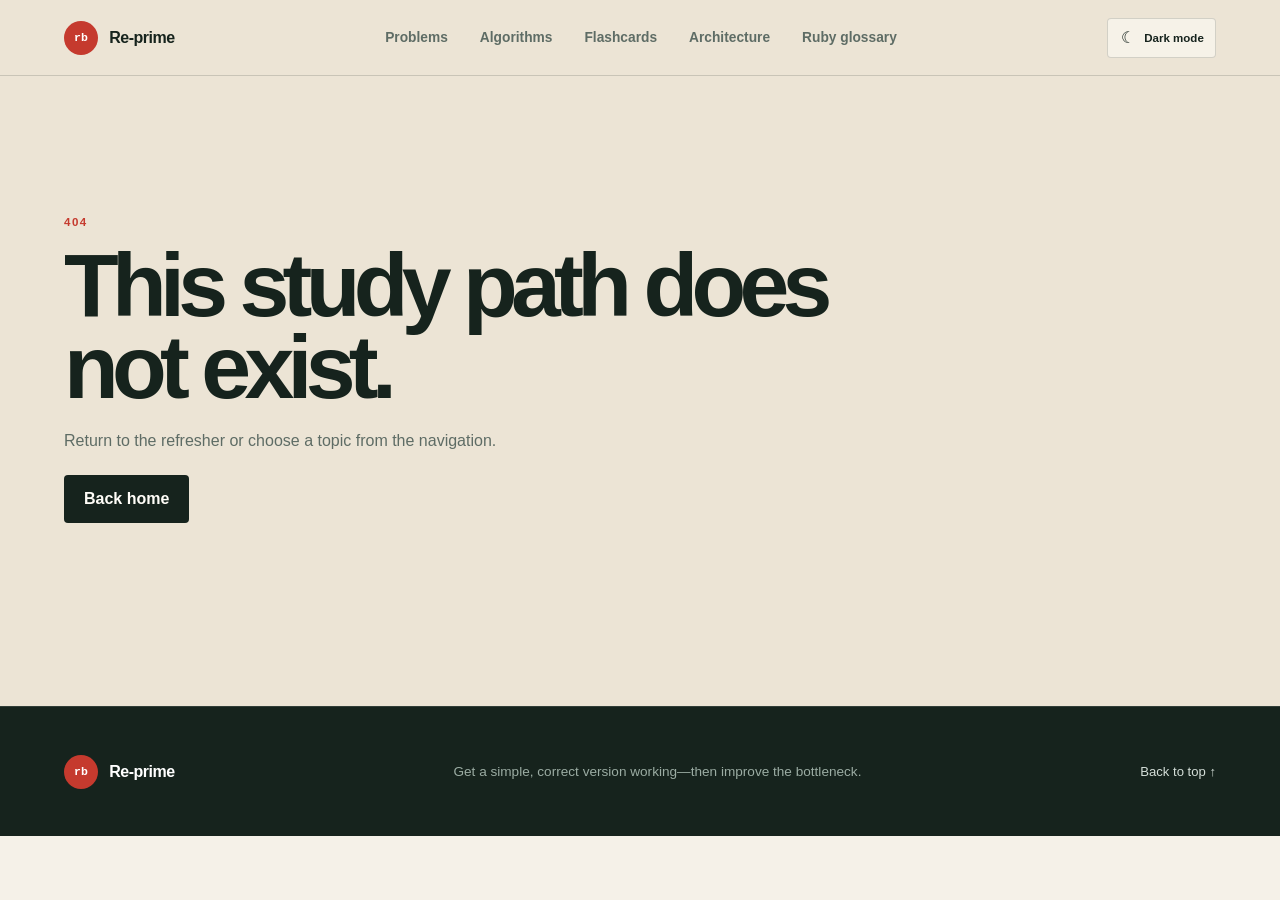
==== commit ae59eee5: "feat: publish interview review guidance" ====
--- a/algorithms/index.html
+++ b/algorithms/index.html
@@ -21,7 +21,7 @@
       })();
     </script>
     <title>Ruby Re-prime — LeetCode Refresher</title>
-    <script type="module" crossorigin src="/assets/index-B7V3Hqu0.js"></script>
+    <script type="module" crossorigin src="/assets/index-CMKPcSnP.js"></script>
     <link rel="stylesheet" crossorigin href="/assets/index-CiNrwiuq.css">
   </head>
   <body>
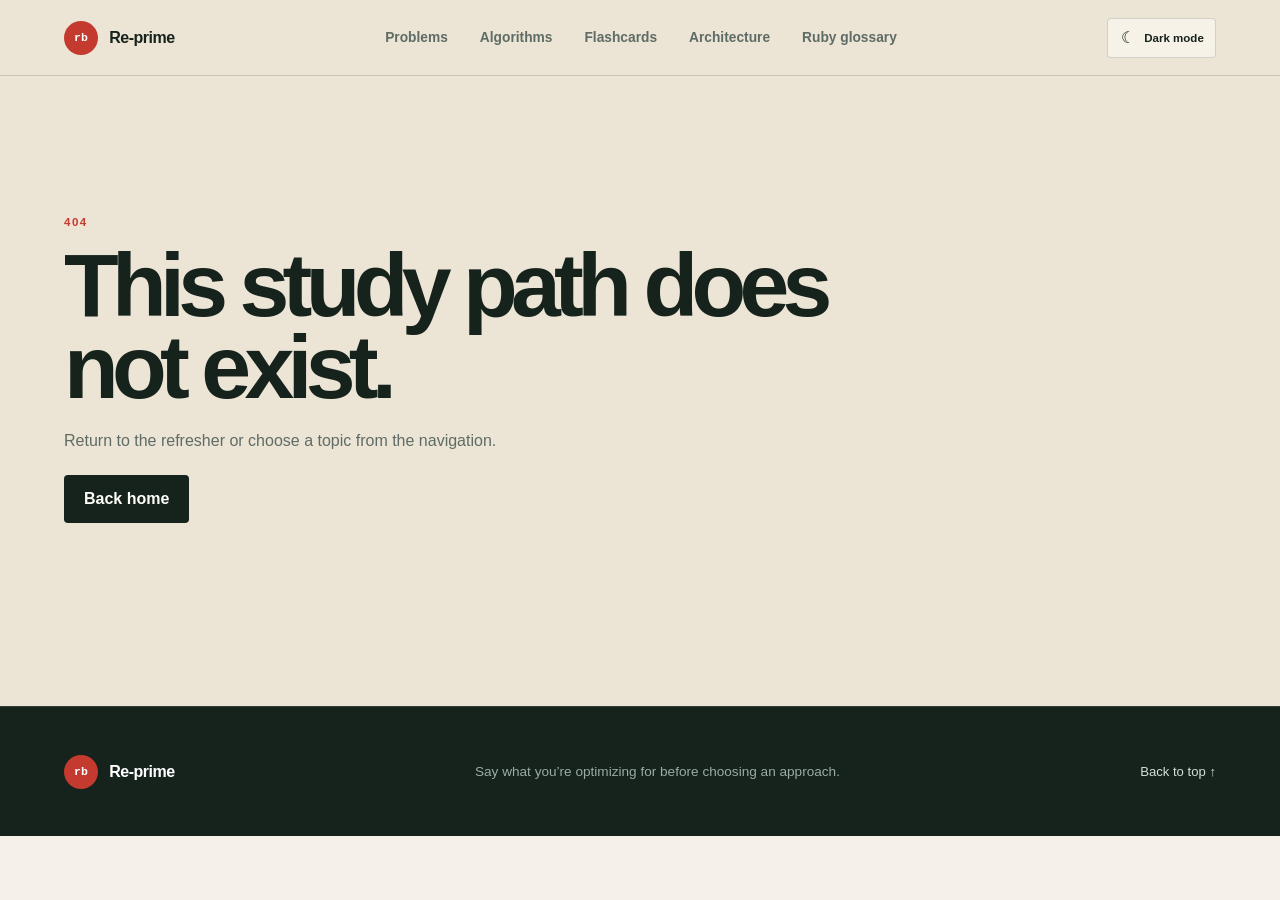
==== commit f6c82986: "feat: publish architecture case studies" ====
--- a/algorithms/index.html
+++ b/algorithms/index.html
@@ -21,8 +21,8 @@
       })();
     </script>
     <title>Ruby Re-prime — LeetCode Refresher</title>
-    <script type="module" crossorigin src="/assets/index-CMKPcSnP.js"></script>
-    <link rel="stylesheet" crossorigin href="/assets/index-CiNrwiuq.css">
+    <script type="module" crossorigin src="/assets/index-CI__iCBh.js"></script>
+    <link rel="stylesheet" crossorigin href="/assets/index-CAhRawZK.css">
   </head>
   <body>
     <div id="root"></div>
--- a/assets/index-CAhRawZK.css
+++ b/assets/index-CAhRawZK.css
@@ -0,0 +1 @@
+:root{--lightningcss-light:initial;--lightningcss-dark: ;color-scheme:light;--font-geist-sans:"Inter", "Helvetica Neue", Arial, sans-serif;--font-geist-mono:"SFMono-Regular", Consolas, "Liberation Mono", monospace;--ink:#16231d;--text:#16231d;--muted:#5e6c65;--paper:#f5f1e8;--cream:#ece4d5;--white:#fffdf8;--ruby:#c53a2e;--ruby-dark:#8f241d;--green:#1d5d48;--green-surface:#1d5d48;--ruby-surface:#8f241d;--line:#16231d29;--shadow:0 20px 50px #35271814;--hover:#f0eadf;--callout:#f3eee4;--translucent-panel:#fffdf88c;--nav-translucent:#ece4d5f5;--toolbar-translucent:#f5f1e8f7;--on-dark:#fffdf8;--button-bg:#16231d;--button-text:#fffdf8}:root[data-theme=dark]{--lightningcss-light: ;--lightningcss-dark:initial;color-scheme:dark;--text:#e8efeb;--muted:#a8b7af;--paper:#111914;--cream:#17231d;--white:#1c2922;--ruby:#ef7468;--ruby-dark:#ef7468;--green:#78c7a7;--line:#e8efeb29;--shadow:0 20px 55px #00000047;--hover:#24342b;--callout:#223128;--translucent-panel:#1c2922b8;--nav-translucent:#17231df5;--toolbar-translucent:#111914f7;--button-bg:#e8efeb;--button-text:#111914}*{box-sizing:border-box}html{scroll-behavior:smooth}body{background:var(--paper);color:var(--text);font-family:var(--font-geist-sans), sans-serif;margin:0}button,input{font:inherit}a{color:inherit;text-decoration:none}.hero{background:var(--cream);border-bottom:1px solid var(--line);min-height:auto;padding:0 5vw 4rem}.topbar{border-bottom:1px solid var(--line);justify-content:space-between;align-items:center;height:84px;display:flex}.brand{letter-spacing:-.03em;align-items:center;gap:.7rem;font-weight:700;display:inline-flex}.brand-mark{color:#fff;background:var(--ruby);width:34px;height:34px;font-family:var(--font-geist-mono), monospace;letter-spacing:0;border-radius:50%;place-items:center;font-size:.72rem;display:grid}.nav-links{color:var(--muted);gap:2rem;font-size:.9rem;display:flex}.nav-links a:hover{color:var(--ruby)}.hero-grid{grid-template-columns:1.1fr .9fr;align-items:start;gap:clamp(3rem,7vw,7rem);max-width:1240px;margin:0 auto;padding-top:clamp(2.5rem,6vw,4.5rem);display:grid}.kicker,.eyebrow,.card-label{color:var(--ruby);text-transform:uppercase;letter-spacing:.13em;font-size:.72rem;font-weight:750}h1{letter-spacing:-.075em;max-width:800px;margin:1rem 0 1.5rem;font-size:clamp(3.4rem,7vw,7.2rem);font-weight:640;line-height:.92}.hero-copy{max-width:650px;color:var(--muted);font-size:clamp(1.05rem,1.6vw,1.35rem);line-height:1.6}.hero h1{font-size:clamp(3.4rem,6vw,5.5rem)}.home-reminder{border-left:3px solid var(--ruby);background:var(--translucent-panel);max-width:680px;margin-top:2rem;padding:1.2rem 1.35rem}.home-reminder p{margin:0}.home-reminder p:last-child{color:var(--muted);margin-top:.5rem;font-size:1rem;line-height:1.6}.hero-actions{align-items:center;gap:1.5rem;margin-top:2.5rem;display:flex}.primary-button{background:var(--button-bg);color:var(--button-text);border-radius:4px;padding:.95rem 1.25rem;font-weight:650}.primary-button:hover{color:#fff;background:var(--ruby)}.text-button{color:var(--green);font-weight:650}.mental-model{background:var(--white);border:1px solid var(--line);box-shadow:var(--shadow);border-radius:8px;padding:1.8rem}.loop-row{border-top:1px solid var(--line);grid-template-columns:34px 90px 1fr;align-items:baseline;gap:.7rem;padding:1rem 0;display:grid}.loop-row span{color:var(--ruby);font-family:var(--font-geist-mono), monospace;font-size:.75rem}.loop-row p{color:var(--muted);margin:0;font-size:.83rem;line-height:1.4}.section{padding:7rem 5vw}.section-heading{max-width:1240px;margin:0 auto 3rem}.compact-heading{grid-template-columns:1fr 1.8fr;align-items:end;display:grid}h2{letter-spacing:-.06em;margin:.6rem 0 0;font-size:clamp(2.3rem,4.5vw,4.6rem);font-weight:620;line-height:1}h3{letter-spacing:-.035em}.version-note{max-width:680px;color:var(--muted);margin:1.2rem 0 0;line-height:1.6}.version-note strong{color:var(--green)}.workflow{background:var(--ink);color:var(--on-dark)}.workflow .kicker{color:#e86a5f}.workflow-grid{border-top:1px solid #fff3;border-left:1px solid #fff3;grid-template-columns:repeat(3,1fr);max-width:1240px;margin:0 auto;display:grid}.workflow-card{border-bottom:1px solid #fff3;border-right:1px solid #fff3;min-height:250px;padding:2rem}.workflow-card>span{font-family:var(--font-geist-mono);color:#e86a5f}.workflow-card h3{margin:3rem 0 .7rem;font-size:1.5rem}.workflow-card p{color:#b8c2bd;font-size:.94rem;line-height:1.6}.interview-script{background:#ffffff0d;border-left:3px solid #e86a5f;grid-template-columns:1fr 4fr;gap:2rem;max-width:1240px;margin:2rem auto 0;padding:1.5rem 2rem;display:grid}.interview-script span{color:#e86a5f;text-transform:uppercase;letter-spacing:.1em;font-size:.75rem}.interview-script p{margin:0;font-family:Georgia,serif;font-size:1.25rem;font-style:italic;line-height:1.5}.pattern-section{background:var(--paper)}.pattern-heading{justify-content:space-between;align-items:end;gap:3rem;display:flex}.search-box{background:var(--white);border:1px solid var(--line);border-radius:4px;align-items:center;gap:.8rem;width:min(430px,100%);padding:.9rem 1rem;display:flex}.search-box span{color:var(--ruby);font-size:1.4rem}.search-box input{width:100%;color:var(--text);background:0 0;border:0;outline:0}.search-box button{width:36px;height:36px;color:var(--muted);background:var(--cream);cursor:pointer;border:0;border-radius:50%;flex:0 0 36px;padding:0}.search-box button:hover,.search-box button:focus-visible{color:#fff;background:var(--ruby);outline:none}.topic-layout{grid-template-columns:210px 1fr;align-items:start;gap:3rem;max-width:1240px;margin:0 auto;display:grid}.topic-index{border-top:2px solid var(--text);flex-direction:column;gap:.7rem;padding:1.25rem 0;display:flex;position:sticky;top:2rem}.topic-index p{color:var(--ruby);text-transform:uppercase;letter-spacing:.1em;margin:0 0 .5rem;font-size:.72rem;font-weight:700}.topic-index a{color:var(--muted);font-size:.82rem}.topic-index a:hover{color:var(--ruby);transform:translate(3px)}.topics{grid-template-columns:repeat(2,minmax(0,1fr));gap:1.25rem;display:grid}.topic-card{background:var(--white);border:1px solid var(--line);border-radius:6px;min-width:0;padding:2rem;scroll-margin-top:1.5rem;box-shadow:0 8px 25px #35271809}.topic-card:hover{border-color:#c53a2e73}.topic-topline{justify-content:space-between;align-items:center;display:flex}.topic-number{color:var(--ruby);font-family:var(--font-geist-mono), monospace;font-size:.72rem}.review-check{color:var(--muted);cursor:pointer;align-items:center;gap:.45rem;font-size:.72rem;display:flex}.review-check input,.checklist-grid input{accent-color:var(--ruby)}.topic-card .eyebrow{margin:2.4rem 0 .45rem}.topic-card h3{margin:0 0 1.5rem;font-size:2rem}.recognize{background:var(--callout);border-left:2px solid var(--ruby);min-height:100px;padding:1rem}.recognize strong{margin-bottom:.35rem;font-size:.74rem;display:block}.recognize p{color:var(--muted);margin:0;font-size:.9rem;line-height:1.5}.complexity-line{color:var(--green);font-family:var(--font-geist-mono), monospace;font-size:.74rem;line-height:1.5}.code-wrap{margin:1.3rem 0;position:relative}pre{color:#dfe8e3;font:.78rem/1.65 var(--font-geist-mono), monospace;tab-size:2;background:#17231e;border-radius:4px;margin:0;padding:1.4rem;overflow-x:auto}.code-wrap pre{padding-top:3rem}.copy-button{color:#abb9b2;cursor:pointer;background:#23332b;border:1px solid #ffffff2b;border-radius:3px;padding:.35rem .55rem;font-size:.67rem;position:absolute;top:.6rem;right:.6rem}.copy-button:hover{color:#fff}.hljs-comment{color:#829b8f;font-style:italic}.hljs-keyword,.hljs-literal,.hljs-selector-tag{color:#ff8c82}.hljs-string,.hljs-symbol,.hljs-regexp{color:#b9d889}.hljs-title,.hljs-title.function_,.hljs-title.class_{color:#89c8ff}.hljs-number{color:#d7a8ff}.hljs-built_in,.hljs-type{color:#6ed2b0}.hljs-variable,.hljs-params{color:#f0dfac}.hljs-attr,.hljs-property{color:#ffd18a}.hljs-meta{color:#c7a7ff}.topic-card ul{color:var(--muted);margin:1rem 0 0;padding-left:1.2rem;font-size:.84rem;line-height:1.55}.topic-card li+li{margin-top:.45rem}.no-results{text-align:center;color:var(--muted);background:var(--white);grid-column:1/-1;padding:5rem}.ruby-section{background:var(--cream)}.shortcut-grid{border:1px solid var(--line);border-bottom:0;grid-template-columns:repeat(2,1fr);max-width:1240px;margin:0 auto;display:grid}.shortcut{border-right:1px solid var(--line);border-bottom:1px solid var(--line);background:var(--translucent-panel);grid-template-columns:160px 1fr;gap:1rem;padding:1.1rem 1.3rem;display:grid}.shortcut:nth-child(2n){border-right:0}.shortcut span{font-size:.83rem;font-weight:650}.shortcut code{color:var(--green);font:.77rem/1.5 var(--font-geist-mono), monospace;overflow-wrap:anywhere}.gotchas{color:#fff;background:var(--ruby-surface);grid-template-columns:.8fr 2fr;gap:3rem;max-width:1240px;margin:3rem auto 0;padding:2.5rem;display:grid}.gotchas h3{margin:.7rem 0;font-size:2rem}.gotchas .card-label{color:#ffafa8}.gotchas ul{color:#f3d7d3;margin:0;padding-left:1.2rem;line-height:1.7}.gotchas li+li{margin-top:.6rem}.gotchas code{color:#fff}.complexity-section{background:var(--white)}.complexity-table{border-top:2px solid var(--text);max-width:1240px;margin:0 auto}.complexity-row{border-bottom:1px solid var(--line);grid-template-columns:1fr 1.2fr 2fr;align-items:baseline;gap:2rem;padding:1.35rem .5rem;display:grid}.complexity-row strong{font-family:var(--font-geist-mono);color:var(--ruby)}.complexity-row span{font-weight:650}.complexity-row p{color:var(--muted);margin:0}.complexity-note{max-width:1240px;color:var(--muted);margin:1rem auto 0;font-size:.8rem}.final-checklist{background:var(--green-surface);color:#fff;grid-template-columns:1fr 1.5fr;align-items:start;gap:5rem;display:grid}.final-checklist .kicker{color:#a9d5c3}.checklist-grid{grid-template-columns:repeat(3,1fr);gap:.7rem;display:grid}.checklist-grid label{cursor:pointer;border:1px solid #ffffff40;padding:.8rem;font-size:.84rem}.checklist-grid label:has(input:checked){color:#b9daca;background:#0000001f;text-decoration:line-through}footer{background:var(--ink);color:#fff;border-top:1px solid #ffffff1f;justify-content:space-between;align-items:center;gap:2rem;min-height:130px;padding:2rem 5vw;display:flex}footer p{color:#9baca3;font-size:.85rem}footer>a:last-child{color:#d4ded8;font-size:.82rem}.site-nav{z-index:10;background:var(--cream);border-bottom:1px solid var(--line);justify-content:space-between;align-items:center;height:76px;padding:0 5vw;display:flex;position:relative}.site-nav-links{align-items:stretch;gap:2rem;height:100%;display:flex}.site-nav-links a{color:var(--muted);align-items:center;font-size:.86rem;font-weight:650;display:flex;position:relative}.site-nav-links a:hover,.site-nav-links a.active{color:var(--ruby)}.site-nav-links a.active:after{background:var(--ruby);content:"";height:3px;position:absolute;bottom:-1px;left:0;right:0}.site-nav-actions{align-items:center;gap:.75rem;display:flex}.theme-toggle{border:1px solid var(--line);min-height:40px;color:var(--text);background:var(--translucent-panel);cursor:pointer;border-radius:4px;justify-content:center;align-items:center;gap:.45rem;padding:.55rem .7rem;display:inline-flex}.theme-toggle:hover,.theme-toggle:focus-visible{color:var(--ruby);border-color:var(--ruby);outline:none}.theme-toggle>span{width:1.1rem;font-size:1rem;line-height:1}.theme-toggle strong{font-size:.72rem;font-weight:700}.theme-toggle-mobile{background:var(--cream);justify-content:space-between;width:100%;min-height:48px;padding-inline:.7rem}.theme-toggle-mobile>span{order:2}.theme-toggle-mobile strong{font-size:.92rem}.mobile-nav-menu{display:none;position:relative}.mobile-nav-button{border:1px solid var(--line);background:var(--translucent-panel);cursor:pointer;border-radius:4px;align-content:center;gap:5px;width:44px;height:44px;padding:0 10px;display:grid}.mobile-nav-button span{background:var(--text);width:100%;height:2px;transition:transform .18s,opacity .18s;display:block}.mobile-nav-menu.open .mobile-nav-button span:first-child{transform:translateY(7px)rotate(45deg)}.mobile-nav-menu.open .mobile-nav-button span:nth-child(2){opacity:0}.mobile-nav-menu.open .mobile-nav-button span:last-child{transform:translateY(-7px)rotate(-45deg)}.mobile-nav-panel{z-index:30;border:1px solid var(--line);background:var(--white);border-radius:6px;width:min(330px,100vw - 2.4rem);padding:.7rem;position:absolute;top:calc(100% + 10px);right:0;box-shadow:0 24px 60px #16231d33}.mobile-nav-panel[hidden]{display:none}.mobile-nav-panel p{color:var(--ruby);text-transform:uppercase;letter-spacing:.13em;margin:.8rem .7rem .35rem;font-size:.62rem;font-weight:750}.mobile-nav-panel a{min-height:44px;color:var(--text);border-radius:3px;justify-content:space-between;align-items:center;gap:1rem;padding:.75rem .7rem;font-size:.92rem;font-weight:650;display:flex}.mobile-nav-panel a:hover,.mobile-nav-panel a:focus-visible{background:var(--cream);outline:none}.mobile-nav-panel a.active{color:var(--ruby);background:var(--callout)}.mobile-nav-panel a span{color:var(--muted);text-transform:uppercase;letter-spacing:.1em;font-size:.62rem;font-weight:650}.study-row{transition:transform .18s}.study-row:hover{transform:translate(5px)}.outline-button,.quiet-button{border:1px solid var(--text);color:var(--text);cursor:pointer;background:0 0;border-radius:4px;justify-content:center;align-items:center;padding:.85rem 1.1rem;font-weight:650;display:inline-flex}.outline-button:hover{color:var(--paper);background:var(--text)}.quiet-button{border-color:var(--line);width:100%;color:var(--muted)}.home-topic-grid{border-top:1px solid var(--line);border-left:1px solid var(--line);grid-template-columns:repeat(4,minmax(0,1fr));max-width:1240px;margin:0 auto;display:grid}.home-topic-card{border-right:1px solid var(--line);border-bottom:1px solid var(--line);background:var(--white);flex-direction:column;min-height:215px;padding:1.5rem;transition:background .18s;display:flex}.home-topic-card:hover{background:var(--hover)}.home-topic-card>span,.case-card>span{color:var(--ruby);font:.7rem var(--font-geist-mono)}.home-topic-card p{color:var(--muted);text-transform:uppercase;letter-spacing:.1em;margin:auto 0 .4rem;font-size:.72rem}.home-topic-card h3{margin:0 0 1.4rem;font-size:1.45rem}.home-topic-card strong{color:var(--green);font:.7rem/1.45 var(--font-geist-mono)}.page-hero{background:var(--cream);border-bottom:1px solid var(--line);padding:clamp(3rem,5vw,4.5rem) 5vw}.page-hero-inner{max-width:1240px;margin:0 auto}.page-hero h1{max-width:970px;margin:.8rem 0 1.25rem;font-size:clamp(3rem,5.5vw,5.5rem)}.page-hero .hero-copy{max-width:820px;margin:0;font-size:1.08rem}.review-header{background:var(--cream);border-bottom:1px solid var(--line);padding:3rem 5vw}.review-header-inner{grid-template-columns:minmax(0,.8fr) minmax(360px,1.2fr);align-items:center;gap:clamp(2rem,7vw,7rem);max-width:1240px;margin:0 auto;display:grid}.review-header h1{margin:.65rem 0 0;font-size:clamp(3.2rem,6vw,5.8rem)}.review-reminder{border-left:3px solid var(--ruby);background:var(--translucent-panel);padding:1.25rem 1.4rem}.review-reminder p{margin:0}.review-reminder>p:last-of-type{color:var(--muted);margin-top:.55rem;line-height:1.6}.review-cues{flex-wrap:wrap;gap:.45rem;margin-top:1rem;display:flex}.review-cues span{border:1px solid var(--line);color:var(--green);background:var(--white);font:.69rem/1.35 var(--font-geist-mono);border-radius:3px;padding:.4rem .6rem}.hero-metrics{gap:1px;margin-top:2.5rem;display:flex}.hero-metrics>span{color:#fff;background:var(--ink);min-width:200px;font:.78rem var(--font-geist-mono);flex-direction:column;gap:.35rem;padding:1rem 1.2rem;display:flex}.hero-metrics small{color:#9eb0a6;font:.64rem var(--font-geist-sans);text-transform:uppercase;letter-spacing:.12em}.hero-pill-row{flex-wrap:wrap;gap:.5rem;margin-top:2.2rem;display:flex}.hero-pill-row span{border:1px solid var(--line);color:var(--green);background:var(--translucent-panel);border-radius:30px;padding:.45rem .7rem;font-size:.72rem;font-weight:650}.library-section{max-width:1380px;margin:0 auto}.library-toolbar{justify-content:space-between;align-items:center;gap:2rem;margin-bottom:2rem;display:flex}.library-toolbar>p{max-width:460px;color:var(--muted)}.guide-grid{border-top:1px solid var(--line);border-left:1px solid var(--line);grid-template-columns:repeat(3,minmax(0,1fr));display:grid}.guide-card{border-right:1px solid var(--line);border-bottom:1px solid var(--line);background:var(--white);flex-direction:column;min-height:370px;padding:2rem;display:flex}.guide-card:hover{background:var(--hover)}.guide-card-top{color:var(--ruby);font:.7rem var(--font-geist-mono);justify-content:space-between;display:flex}.guide-card-top em{color:var(--muted);font:650 .66rem var(--font-geist-sans);text-transform:uppercase;letter-spacing:.1em}.guide-card h2{margin:4rem 0 1rem;font-size:clamp(2rem,3vw,3rem)}.guide-card>p{color:var(--muted);margin:0;line-height:1.65}.guide-card-meta{justify-content:space-between;align-items:end;gap:1rem;margin-top:auto;padding-top:1.5rem;display:flex}.guide-card-meta code{color:var(--green);font:.66rem/1.4 var(--font-geist-mono)}.guide-card-meta strong{color:var(--ruby);font-size:.78rem}.detail-section,.arch-detail-layout{grid-template-columns:220px minmax(0,1fr);align-items:start;gap:clamp(3rem,6vw,7rem);max-width:1380px;margin:0 auto;display:grid}.detail-toc{border-top:2px solid var(--text);flex-direction:column;gap:.7rem;padding-top:1rem;display:flex;position:sticky;top:2rem}.detail-toc p{color:var(--ruby);text-transform:uppercase;letter-spacing:.12em;margin:1.3rem 0 .2rem;font-size:.68rem;font-weight:750}.detail-toc a{color:var(--muted);font-size:.78rem}.detail-toc a:first-child{color:var(--green);font-weight:700}.detail-content,.arch-detail-content{min-width:0}.detail-content>section,.arch-detail-content>section,.arch-detail-content>.arch-list-section{scroll-margin-top:2rem}.mental-callout{color:#fff;background:var(--green-surface);padding:clamp(2rem,5vw,4rem)}.mental-callout .card-label{color:#a9d5c3}.mental-callout h2{max-width:900px;font-size:clamp(2.2rem,4.7vw,4.8rem)}.concept-primer{background:var(--cream);margin:1px 0 5rem;padding:clamp(2rem,5vw,4rem);scroll-margin-top:2rem}.concept-primer>h2{max-width:850px}.primer-intro{max-width:850px;color:var(--muted);margin:1.5rem 0 3rem;font-size:1.05rem;line-height:1.75}.primer-walkthrough{border-top:1px solid var(--line);border-left:1px solid var(--line);grid-template-columns:repeat(4,1fr);display:grid}.primer-walkthrough article{border-right:1px solid var(--line);border-bottom:1px solid var(--line);background:var(--white);flex-direction:column;min-height:235px;padding:1.4rem;display:flex}.primer-walkthrough span{color:var(--ruby);font:.68rem var(--font-geist-mono)}.primer-walkthrough h3{margin:2rem 0 .7rem}.primer-walkthrough code{color:var(--green);font:.75rem var(--font-geist-mono)}.primer-walkthrough p{color:var(--muted);margin:auto 0 0;font-size:.8rem;line-height:1.55}.primer-terms{background:var(--line);grid-template-columns:repeat(2,1fr);gap:1px;margin-top:2.5rem;display:grid}.primer-terms article{background:var(--translucent-panel);padding:1.3rem}.primer-terms h3{color:var(--green);margin:0 0 .5rem;font-size:1rem}.primer-terms p{color:var(--muted);margin:0;font-size:.82rem;line-height:1.6}.related-problems{margin:5rem 0;scroll-margin-top:2rem}.related-problems>h2{max-width:760px}.related-intro{color:var(--muted);margin:1rem 0 2rem}.related-problem-grid{background:var(--line);grid-template-columns:repeat(2,minmax(0,1fr));gap:1px;display:grid}.related-problem-grid a{background:var(--white);flex-direction:column;min-width:0;padding:1.4rem;display:flex}.related-problem-grid a:hover{background:var(--cream)}.related-problem-grid span{color:var(--ruby);font:.66rem/1.45 var(--font-geist-mono);text-transform:uppercase}.related-problem-grid h3{margin:1.5rem 0 .7rem;font-size:1.35rem}.related-problem-grid p{color:var(--muted);margin:0;font-size:.84rem;line-height:1.55}.related-problem-grid strong{color:var(--green);margin-top:auto;padding-top:1.2rem;font-size:.75rem}.decision-grid{background:var(--line);grid-template-columns:1fr 1fr;gap:1px;margin:1px 0 5rem;display:grid}.bullet-panel{background:var(--white);padding:2rem}.bullet-panel.yes{border-top:4px solid var(--green)}.bullet-panel.no{border-top:4px solid var(--ruby)}.bullet-panel h3{margin:0 0 1rem;font-size:1.4rem}.bullet-panel ul,.arch-list-section ul{color:var(--muted);margin:0;padding-left:1.2rem;line-height:1.65}.bullet-panel li+li,.arch-list-section li+li{margin-top:.6rem}.method-section,.example-section,.ruby-example,.pitfall-section,.component-section,.tradeoff-section,.failure-section,.flow-section,.deep-dive{margin-top:6rem}.method-section>ol,.flow-section>ol{border-top:1px solid var(--line);margin:2.5rem 0 0;padding:0;list-style:none}.method-section li,.flow-section li{border-bottom:1px solid var(--line);grid-template-columns:50px 1fr;gap:1.2rem;padding:1.2rem 0;display:grid}.method-section li span,.flow-section li span{color:var(--ruby);font:.8rem var(--font-geist-mono)}.method-section li p,.flow-section li p{color:var(--muted);margin:0;line-height:1.6}.pitfall-section>div{grid-template-columns:repeat(3,1fr);margin-top:2rem;display:grid}.pitfall-section>div p{color:var(--muted);border:1px solid var(--line);background:var(--white);margin:0;padding:1.4rem;line-height:1.55}.example-grid{grid-template-columns:1fr 1fr;gap:1.2rem;margin-top:2rem;display:grid}.example-card{background:var(--white);border:1px solid var(--line);padding:2rem}.example-card>div span{color:var(--ruby);text-transform:uppercase;font-size:.68rem;font-weight:750}.example-card h3{margin:.5rem 0 1.5rem;font-size:1.6rem}.example-card>p{color:var(--muted);line-height:1.6}.example-card dl{grid-template-columns:75px 1fr;gap:.8rem 1rem;margin:2rem 0 0;display:grid}.example-card dt{color:var(--ruby);text-transform:uppercase;font-size:.7rem;font-weight:750}.example-card dd{color:var(--muted);margin:0;font-size:.84rem;line-height:1.5}.ruby-example .code-wrap{margin-top:2rem}.ruby-example pre{padding:2rem;font-size:.84rem}.next-guide{grid-template-columns:1fr 1fr;gap:1px;max-width:1240px;margin:0 auto 7rem;padding:0 5vw;display:grid}.next-guide a{border:1px solid var(--line);background:var(--white);flex-direction:column;gap:.5rem;padding:1.5rem;display:flex}.next-guide a:last-child{text-align:right}.next-guide small{color:var(--muted);text-transform:uppercase;letter-spacing:.1em}.flash-section{grid-template-columns:260px minmax(0,1fr);align-items:start;gap:clamp(3rem,6vw,7rem);max-width:1380px;margin:0 auto;padding:6rem 5vw 8rem;display:grid}.flash-sidebar{position:sticky;top:2rem}.deck-switcher{background:var(--line);grid-template-columns:1fr 1fr;gap:1px;margin-bottom:1.5rem;padding:1px;display:grid}.deck-switcher button{min-height:70px;color:var(--muted);background:var(--white);cursor:pointer;border:0;flex-direction:column;justify-content:center;align-items:flex-start;gap:.2rem;padding:.7rem;font-weight:700;display:flex}.deck-switcher button.active{color:#fff;background:var(--green-surface)}.deck-switcher button span{opacity:.72;font-size:.62rem;font-weight:500}.flash-stats{border-top:2px solid var(--text);grid-template-columns:repeat(3,1fr);display:grid}.flash-stats div{border-bottom:1px solid var(--line);flex-direction:column;gap:.2rem;padding:1rem .4rem;display:flex}.flash-stats strong{color:var(--ruby);font:1.3rem var(--font-geist-mono)}.flash-stats span{color:var(--muted);font-size:.65rem}.filter-label{color:var(--muted);text-transform:uppercase;letter-spacing:.1em;flex-direction:column;gap:.6rem;margin:2rem 0;font-size:.72rem;font-weight:700;display:flex}.filter-label select{border:1px solid var(--line);color:var(--text);background:var(--white);padding:.8rem}.problem-deck-note{border-left:3px solid var(--ruby);background:var(--white);margin:2rem 0;padding:1.2rem}.problem-deck-note p:last-child{color:var(--muted);margin:.6rem 0 0;font-size:.78rem;line-height:1.55}.leitner-explainer{background:var(--cream);border:1px solid var(--line);margin:2rem 0}.leitner-explainer summary{color:var(--green);cursor:pointer;padding:1rem 1.2rem;font-size:.76rem;font-weight:750}.leitner-explainer ol{color:var(--muted);padding-left:1.2rem;font-size:.78rem;line-height:1.6}.leitner-explainer[open] ol{margin:0 1.2rem 1.2rem}.leitner-explainer li+li{margin-top:.5rem}.session-bar{color:var(--muted);justify-content:space-between;gap:1rem;margin-bottom:1rem;font-size:.72rem;display:flex}.flash-card{background:var(--white);border:1px solid var(--line);min-height:590px;box-shadow:var(--shadow);flex-direction:column;padding:clamp(2rem,5vw,4.5rem);display:flex}.flash-card-meta{color:var(--muted);text-transform:uppercase;letter-spacing:.1em;justify-content:space-between;align-items:center;gap:1rem;font-size:.68rem;display:flex}.flash-card-meta>div{align-items:center;gap:.9rem;display:flex}.skip-button{border:1px solid var(--line);min-height:36px;color:var(--green);background:var(--paper);text-transform:none;letter-spacing:0;cursor:pointer;border-radius:3px;padding:.45rem .65rem;font-size:.68rem;font-weight:750}.skip-button:hover,.skip-button:focus-visible{border-color:var(--green);outline:none}.skip-button:disabled{color:var(--muted);cursor:not-allowed;opacity:.48}.skip-button kbd{margin-left:.25rem}.flash-question{margin:auto 0}.flash-question h2{white-space:pre-line;max-width:850px;font-size:clamp(2.3rem,5vw,5rem)}.flash-answer{border-top:1px solid var(--line);margin:auto 0;padding-top:2rem}.flash-answer h3{margin:.8rem 0;font-size:clamp(1.7rem,3vw,3rem)}.flash-answer>p:not(.card-label){max-width:780px;color:var(--muted);line-height:1.65}.flash-study-link{border:1px solid var(--line);background:var(--cream);justify-content:space-between;align-items:center;gap:1rem;max-width:780px;margin-top:1.5rem;padding:.9rem 1rem;display:flex}.flash-study-link span{color:var(--muted);font-size:.72rem}.flash-study-link strong{color:var(--green);font-size:.8rem}.flash-study-link:hover{border-color:var(--green)}.reveal-button{color:var(--button-text);background:var(--button-bg);cursor:pointer;border:0;border-radius:4px;padding:1.1rem}kbd{font:.65rem var(--font-geist-mono);opacity:.75;border:1px solid;border-radius:3px;padding:.15rem .35rem}.grade-buttons{grid-template-columns:1fr 1fr;gap:.8rem;display:grid}.grade-buttons button{text-align:left;border:1px solid var(--line);background:var(--paper);cursor:pointer;border-radius:4px;grid-template-columns:28px 1fr;padding:1rem;display:grid}.grade-buttons button:hover{border-color:var(--text)}.grade-buttons button>span{grid-row:1/3}.grade-buttons small{color:var(--muted)}.again-button{color:var(--ruby)}.got-button{color:var(--green)}.session-complete{background:var(--white);border:1px solid var(--line);flex-direction:column;justify-content:center;min-height:590px;padding:clamp(2rem,5vw,5rem);display:flex}.session-complete>p:not(.kicker){color:var(--muted)}.session-complete>div{gap:.8rem;margin-top:2rem;display:flex}.keyboard-note{color:var(--muted);text-align:center;font-size:.7rem}.architecture-principle{text-align:center;max-width:1100px;margin:0 auto}.architecture-principle blockquote{letter-spacing:-.035em;margin:1.5rem auto;font:italic clamp(1.8rem,4vw,3.7rem)/1.2 Georgia,serif}.architecture-principle>p:last-child{max-width:760px;color:var(--muted);margin:2rem auto 0;line-height:1.7}.interview-timeline{color:#fff;background:var(--ink)}.interview-timeline .kicker{color:#e86a5f}.timeline-grid{border-top:1px solid #ffffff2e;border-left:1px solid #ffffff2e;grid-template-columns:repeat(6,1fr);max-width:1240px;margin:0 auto;display:grid}.timeline-grid article{border-bottom:1px solid #ffffff2e;border-right:1px solid #ffffff2e;padding:1.4rem}.timeline-grid span{color:#e86a5f;font:.72rem var(--font-geist-mono)}.timeline-grid h3{margin:2.5rem 0 .7rem}.timeline-grid p{color:#aebbb4;font-size:.78rem;line-height:1.55}.foundation-grid{background:var(--line);grid-template-columns:repeat(3,1fr);gap:1px;max-width:1240px;margin:0 auto;display:grid}.foundation-grid article{background:var(--white);padding:2rem}.foundation-grid article>span{color:var(--ruby);font:.7rem var(--font-geist-mono)}.foundation-grid h3{margin:2rem 0 1rem;font-size:1.7rem}.foundation-grid strong{min-height:50px;color:var(--green);line-height:1.45;display:block}.foundation-grid ul{color:var(--muted);padding-left:1.1rem;font-size:.82rem;line-height:1.6}.case-study-section{background:var(--cream)}.case-grid{grid-template-columns:repeat(3,1fr);gap:1.2rem;max-width:1240px;margin:0 auto;display:grid}.case-card{background:var(--white);border:1px solid var(--line);flex-direction:column;min-height:410px;padding:2rem;display:flex}.case-card:hover{box-shadow:var(--shadow);transform:translateY(-3px)}.case-card>p{color:var(--ruby);text-transform:uppercase;letter-spacing:.1em;margin:auto 0 .5rem;font-size:.7rem;font-weight:750}.case-card h3{margin:0;font-size:2.1rem}.case-card ul{color:var(--muted);padding-left:1.1rem;font-size:.8rem;line-height:1.55}.case-card>strong{color:var(--green);margin-top:1rem;font-size:.78rem}.pressure-section{color:#fff;background:var(--ruby-surface);grid-template-columns:.8fr 1.7fr;gap:5rem;display:grid}.pressure-section .kicker{color:#ffafa8}.pressure-grid{border-top:1px solid #ffffff40;border-left:1px solid #ffffff40;grid-template-columns:repeat(3,1fr);display:grid}.pressure-grid p{border-bottom:1px solid #ffffff40;border-right:1px solid #ffffff40;margin:0;padding:1.3rem}.prompt-card{background:var(--cream);border-left:4px solid var(--ruby);padding:clamp(2rem,5vw,4rem)}.prompt-card h2{font-size:clamp(2rem,4vw,4rem)}.prompt-card>p:not(.card-label){color:var(--muted);line-height:1.65}.prompt-card .design-note{border-top:1px solid var(--line);margin-top:1.5rem;padding-top:1.2rem}.prompt-card .design-note strong{color:var(--text)}.arch-list-section{margin-top:5rem;scroll-margin-top:2rem}.arch-list-section h2{margin-bottom:2rem}.arch-list-section li{padding:.35rem 0;font-size:1rem}.contract-grid{background:var(--line);grid-template-columns:1fr 1fr;gap:1px;margin-top:6rem;scroll-margin-top:2rem;display:grid}.contract-grid>div{background:var(--white);padding:2rem}.contract-grid h2{margin-bottom:2rem;font-size:2.5rem}.contract-grid code{color:#dfe8e3;background:var(--ink);font:.72rem/1.5 var(--font-geist-mono);margin-top:.7rem;padding:.8rem;display:block}.contract-grid div>p:not(.kicker){color:var(--muted);border-bottom:1px solid var(--line);padding-bottom:1rem;line-height:1.55}.component-grid{background:var(--line);grid-template-columns:repeat(2,1fr);gap:1px;margin-top:2rem;display:grid}.component-grid article{background:var(--white);padding:1.7rem}.component-grid h3{margin:0 0 .7rem;font-size:1.35rem}.component-grid strong{color:var(--green);font-size:.85rem}.component-grid p{color:var(--muted);font-size:.84rem;line-height:1.6}.additional-flow-grid{background:var(--line);grid-template-columns:repeat(2,1fr);gap:1px;margin-top:2rem;display:grid}.additional-flow-grid article{background:var(--white);padding:1.7rem}.additional-flow-grid h3{margin-top:0;font-size:1.25rem}.additional-flow-grid ol{color:var(--muted);margin:1rem 0 0;padding-left:1.2rem;line-height:1.6}.additional-flow-grid li+li{margin-top:.65rem}.tradeoff-section>article{border-bottom:1px solid var(--line);padding:2rem 0}.tradeoff-section article h3{font-size:1.5rem}.tradeoff-section article>div{grid-template-columns:1fr 1fr;gap:1rem;display:grid}.tradeoff-section article p{color:var(--muted);background:var(--white);border:1px solid var(--line);margin:0;padding:1rem;line-height:1.55}.tradeoff-section article p span{color:var(--ruby);font:.7rem var(--font-geist-mono);margin-bottom:.5rem;display:block}.tradeoff-section article>strong{color:var(--green);margin-top:1rem;line-height:1.5;display:block}.failure-section>div{background:var(--line);grid-template-columns:1fr 1fr;gap:1px;margin-top:2rem;display:grid}.failure-section article{background:var(--white);padding:1.5rem}.failure-section h3{color:var(--ruby);margin-top:0}.failure-section p{color:var(--muted);line-height:1.6}.readiness-section{margin-top:6rem;scroll-margin-top:2rem}.readiness-section>div{background:var(--line);grid-template-columns:repeat(2,1fr);gap:1px;margin-top:2rem;display:grid}.readiness-section article{background:var(--white);padding:1.7rem}.readiness-section h3{color:var(--green);margin-top:0}.readiness-section ul{color:var(--muted);margin:0;padding-left:1.15rem;line-height:1.6}.readiness-section li+li{margin-top:.65rem}.deep-dive{color:#fff;background:var(--green-surface);padding:2rem}.deep-dive .kicker{color:#a9d5c3}.deep-dive div{flex-wrap:wrap;gap:.5rem;margin-top:2rem;display:flex}.deep-dive span{border:1px solid #ffffff4d;padding:.55rem .7rem;font-size:.78rem}.next-guide.single{grid-template-columns:1fr}.not-found{background:var(--cream);min-height:70vh;padding:8rem 5vw}.not-found p:not(.kicker){color:var(--muted);margin-bottom:2.5rem}.problem-library{max-width:1380px;margin:0 auto}.problem-grid{border-top:1px solid var(--line);border-left:1px solid var(--line);grid-template-columns:repeat(3,minmax(0,1fr));display:grid}.problem-card{border-right:1px solid var(--line);border-bottom:1px solid var(--line);background:var(--white);flex-direction:column;min-height:425px;padding:1.8rem;display:flex}.problem-card:hover{background:var(--hover)}.problem-card>div{color:var(--ruby);font:.7rem var(--font-geist-mono);justify-content:space-between;gap:1rem;display:flex}.problem-card>div em{color:var(--muted);font:650 .65rem var(--font-geist-sans);text-transform:uppercase;letter-spacing:.09em;text-align:right}.problem-card h2{margin:3.5rem 0 1rem;font-size:clamp(2rem,3vw,3rem)}.problem-card>p{color:var(--muted);line-height:1.6}.problem-card>strong{color:var(--green);margin-top:auto;padding-top:1.5rem;font-size:.85rem;line-height:1.45}.problem-card dl{border-top:1px solid var(--line);grid-template-columns:45px 1fr;gap:.35rem .8rem;margin:1.2rem 0 0;padding-top:1rem;display:grid}.problem-card dt{color:var(--muted);text-transform:uppercase;letter-spacing:.08em;font-size:.65rem}.problem-card dd{font:.7rem var(--font-geist-mono);margin:0}.problem-metrics>span:first-child{min-width:min(420px,45vw)}.problem-detail-layout{grid-template-columns:220px minmax(0,1fr);align-items:start;gap:clamp(3rem,6vw,7rem);max-width:1380px;margin:0 auto;display:grid}.problem-detail-content{min-width:0}.related-algorithms{border-left:3px solid var(--ruby);background:var(--cream);grid-template-columns:minmax(190px,.7fr) minmax(0,1.3fr);gap:1.5rem;margin-bottom:3rem;padding:1.4rem;display:grid}.related-algorithms p{margin:0}.related-algorithms>div:first-child>p:last-child{color:var(--muted);margin-top:.55rem;font-size:.82rem;line-height:1.5}.related-algorithms>div:last-child{background:var(--line);grid-template-columns:repeat(2,minmax(0,1fr));gap:1px;display:grid}.related-algorithms a{background:var(--white);flex-direction:column;gap:.4rem;min-width:0;padding:1rem;display:flex}.related-algorithms a:hover{background:var(--paper)}.related-algorithms a span{color:var(--muted);text-transform:uppercase;letter-spacing:.08em;font-size:.62rem}.related-algorithms a strong{color:var(--green);font-size:.84rem;line-height:1.35}.problem-markdown{min-width:0;max-width:960px}.markdown-content>:first-child{margin-top:0}.markdown-content h2{border-bottom:1px solid var(--line);margin:5rem 0 1.4rem;padding-bottom:.8rem;scroll-margin-top:2rem;font-size:clamp(2.1rem,4vw,4rem)}.markdown-content h3{margin:3rem 0 1rem;font-size:1.65rem}.markdown-content h4{color:var(--green);margin:2rem 0 .7rem;font-size:1.1rem}.markdown-content p,.markdown-content li{color:var(--muted);line-height:1.75}.markdown-content strong{color:var(--text)}.markdown-content ul,.markdown-content ol{padding-left:1.4rem}.markdown-content li+li{margin-top:.45rem}.markdown-content blockquote{border-left:4px solid var(--ruby);background:var(--cream);margin:2rem 0;padding:1.5rem 2rem}.markdown-content blockquote p{color:var(--text);margin:0;font:italic 1.2rem/1.6 Georgia,serif}.markdown-content pre{margin:1.5rem 0;padding:1.6rem;font-size:.82rem}.markdown-content :not(pre)>code{color:var(--green);background:var(--cream);font:.82em var(--font-geist-mono);border-radius:3px;padding:.15rem .35rem}.markdown-content table{border-collapse:collapse;width:100%;margin:2rem 0;font-size:.84rem}.markdown-content th,.markdown-content td{border:1px solid var(--line);text-align:left;padding:.8rem}.markdown-content th{background:var(--cream)}.markdown-content td{color:var(--muted);background:var(--white)}.markdown-content details{margin-top:1.5rem}.markdown-content summary{border:1px solid var(--line);background:var(--cream);color:var(--green);cursor:pointer;padding:1rem 1.2rem;font-weight:700}.markdown-content details[open] summary{margin-bottom:2rem}.convention-intro{background:var(--white)}.principle-grid{border-top:1px solid var(--line);border-left:1px solid var(--line);grid-template-columns:repeat(4,1fr);max-width:1240px;margin:0 auto;display:grid}.principle-grid article{border-right:1px solid var(--line);border-bottom:1px solid var(--line);flex-direction:column;min-height:255px;padding:1.7rem;display:flex}.principle-grid span{color:var(--ruby);font:.7rem var(--font-geist-mono)}.principle-grid h3{margin:auto 0 .7rem;font-size:1.45rem}.principle-grid p{color:var(--muted);margin:0;font-size:.86rem;line-height:1.6}.convention-section{background:var(--paper)}.convention-section .pattern-heading>p{max-width:430px;color:var(--muted);line-height:1.6}.convention-table{border-top:2px solid var(--text);max-width:1240px;margin:0 auto}.convention-row{border-bottom:1px solid var(--line);grid-template-columns:1.1fr 1.45fr 1.45fr 2fr;align-items:start;gap:1.2rem;padding:1.3rem .5rem;display:grid}.convention-row>strong{font-size:.86rem}.convention-row code{color:var(--green);background:var(--white);font:.72rem/1.55 var(--font-geist-mono);overflow-wrap:anywhere;padding:.25rem .4rem}.convention-row .avoid-code{color:var(--ruby);-webkit-text-decoration:line-through #c53a2e59;text-decoration:line-through #c53a2e59}.convention-row p{color:var(--muted);margin:0;font-size:.82rem;line-height:1.55}.convention-head{color:var(--muted);text-transform:uppercase;letter-spacing:.1em;font-size:.65rem}.convention-head strong{font-size:.65rem}.convention-example{color:#fff;background:var(--ink);grid-template-columns:.8fr 1.4fr;align-items:start;gap:clamp(3rem,7vw,8rem);display:grid}.convention-example .kicker{color:#e86a5f}.convention-example>div>p:last-child{color:#aebbb4;line-height:1.65}.convention-example .code-wrap{margin:0}@media (width<=980px){.hero-grid,.compact-heading,.final-checklist,.review-header-inner{grid-template-columns:1fr}.hero-grid{padding-top:3rem}.mental-model{transform:none}.workflow-grid{grid-template-columns:repeat(2,1fr)}.topic-layout{grid-template-columns:1fr}.topic-index{display:none}.pattern-heading{flex-direction:column;align-items:stretch}.search-box{width:100%}.gotchas{grid-template-columns:1fr}.compact-heading{gap:1rem}.home-topic-grid,.guide-grid,.case-grid,.problem-grid{grid-template-columns:repeat(2,1fr)}.detail-section,.arch-detail-layout,.flash-section,.problem-detail-layout{grid-template-columns:1fr}.detail-toc,.flash-sidebar{position:static}.detail-toc{display:none}.problem-detail-layout .detail-toc{background:var(--line);border-top:0;grid-template-columns:repeat(3,minmax(0,1fr));gap:1px;padding:0;display:grid}.problem-detail-layout .detail-toc p{display:none}.problem-detail-layout .detail-toc a{min-height:56px;color:var(--green);background:var(--white);align-items:center;padding:.8rem;font-size:.72rem;font-weight:700;line-height:1.35;display:flex}.timeline-grid{grid-template-columns:repeat(3,1fr)}.foundation-grid{grid-template-columns:repeat(2,1fr)}.pressure-section{grid-template-columns:1fr}.primer-walkthrough,.principle-grid{grid-template-columns:repeat(2,1fr)}.convention-row{grid-template-columns:1fr 1.3fr 1.3fr}.convention-row p{grid-column:1/-1}.convention-head strong:last-child{display:none}.convention-example{grid-template-columns:minmax(0,1fr)}.convention-example>*{min-width:0}}@media (width<=1100px){.topbar .nav-links{display:none}.topbar .mobile-nav-menu{display:block}}@media (width<=700px){.hero{padding-inline:1.2rem}.nav-links,.site-nav-links{display:none}.mobile-nav-menu{display:block}.topbar{z-index:20;position:relative}.site-nav{z-index:20;background:var(--nav-translucent);-webkit-backdrop-filter:blur(12px);backdrop-filter:blur(12px);height:64px;padding-inline:1.2rem;position:sticky;top:0}.theme-toggle-desktop{display:none}.section{padding:4rem 1.2rem}h1{font-size:clamp(3rem,15vw,5rem)}.hero-grid{gap:2.5rem;padding-top:2.5rem}.hero h1{font-size:clamp(3.2rem,14vw,4.6rem)}.home-reminder{margin-top:1.5rem}.page-hero{padding:2.25rem 1.2rem}.page-hero h1{margin:.65rem 0 1rem;font-size:clamp(2.65rem,12vw,3.7rem)}.page-hero .hero-copy{margin-bottom:0;font-size:1rem;line-height:1.55}.review-header{padding:2.25rem 1.2rem}.review-header-inner{gap:1.4rem}.review-header h1{font-size:clamp(3rem,14vw,4.2rem)}.review-reminder{padding:1rem 1.1rem}.review-cues{gap:.35rem}.review-cues span{font-size:.64rem}.hero-actions{flex-direction:column;align-items:flex-start}.loop-row{grid-template-columns:28px 75px 1fr}.workflow-grid,.topics,.shortcut-grid{grid-template-columns:1fr}.workflow-card{min-height:220px}.interview-script{grid-template-columns:1fr}.topic-card{padding:1.25rem}.shortcut{border-right:0;grid-template-columns:1fr}.complexity-row{grid-template-columns:1fr 1fr;gap:.5rem}.complexity-row p{grid-column:1/-1}.checklist-grid{grid-template-columns:repeat(2,1fr)}footer{flex-direction:column;align-items:flex-start}.home-topic-grid,.guide-grid,.case-grid,.foundation-grid,.problem-grid{grid-template-columns:1fr}.library-toolbar{z-index:8;background:var(--toolbar-translucent);-webkit-backdrop-filter:blur(12px);backdrop-filter:blur(12px);border-bottom:1px solid var(--line);gap:.45rem;margin:0 -1.2rem 1rem;padding:.75rem 1.2rem;position:sticky;top:64px}.library-toolbar>p{margin:0;font-size:.73rem;line-height:1.35}.search-box{padding:.55rem .7rem}.guide-card,.problem-card{min-height:0;padding:1.25rem}.guide-card h2,.problem-card h2{margin:1.6rem 0 .8rem;font-size:2rem}.guide-card>p,.problem-card>p{margin:0;font-size:.9rem;line-height:1.5}.guide-card-meta,.problem-card>strong{margin-top:1.2rem;padding-top:1rem}.problem-card dl{margin-top:.9rem;padding-top:.8rem}.problem-metrics{grid-template-columns:1fr 1fr;display:grid}.problem-metrics>span{min-width:0}.problem-metrics>span:first-child{grid-column:1/-1;min-width:0}.hero-metrics{grid-template-columns:repeat(2,minmax(0,1fr));margin-top:1.7rem;display:grid}.hero-metrics>span{min-width:0}.markdown-content h2{margin-top:3.5rem}.markdown-content table{display:block;overflow-x:auto}.library-toolbar,.session-complete>div{flex-direction:column;align-items:stretch}.decision-grid,.example-grid,.contract-grid,.component-grid,.additional-flow-grid,.tradeoff-section article>div,.failure-section>div,.readiness-section>div,.related-problem-grid,.related-algorithms,.related-algorithms>div:last-child{grid-template-columns:1fr}.related-algorithms{gap:1rem;padding:1.1rem}.pitfall-section>div,.timeline-grid,.pressure-grid{grid-template-columns:1fr}.flash-section{flex-direction:column;gap:1rem;padding:2.5rem 1.2rem 5rem;display:flex}.flash-sidebar{display:contents}.flash-primary-controls{order:1}.flash-workspace{order:2}.flash-secondary-controls{order:3}.problem-deck-note{display:none}.filter-label{margin:1rem 0 0}.flash-secondary-controls{margin-top:.5rem}.leitner-explainer{margin:0 0 .75rem}.flash-card{min-height:440px;padding:1.4rem}.flash-card.revealed{min-height:0}.flash-question{margin:2rem 0}.flash-question h2{font-size:clamp(1.8rem,8.5vw,2.5rem);line-height:1.03}.flash-card.revealed .flash-question{margin:1.4rem 0}.flash-answer{margin:0 0 1.2rem;padding-top:1.2rem}.flash-answer h3{font-size:1.65rem}.grade-buttons{grid-template-columns:1fr 1fr}.grade-buttons button{grid-template-columns:22px 1fr;min-height:72px;padding:.75rem;font-size:.86rem}.grade-buttons small{font-size:.62rem}.keyboard-note,.reveal-button kbd,.skip-button kbd{display:none}.reveal-button{min-height:52px}.session-complete{min-height:440px}.next-guide{grid-template-columns:1fr}.next-guide a:last-child{text-align:left}.principle-grid{grid-template-columns:1fr}.convention-row{grid-template-columns:1fr;gap:.5rem;padding:1.2rem 0}.convention-row p{grid-column:auto}.convention-head{display:none}.primer-walkthrough,.primer-terms{grid-template-columns:1fr}.flash-study-link{flex-direction:column;align-items:flex-start}}@media print{.topbar,.site-nav,.mobile-nav-menu,.theme-toggle,.hero-actions,.search-box,.topic-index,.detail-toc,.review-check,.copy-button,footer{display:none}.hero{min-height:auto;padding-bottom:2rem}.section{padding:2rem}.topics{grid-template-columns:1fr}.topic-card,.workflow-card{break-inside:avoid;box-shadow:none}}
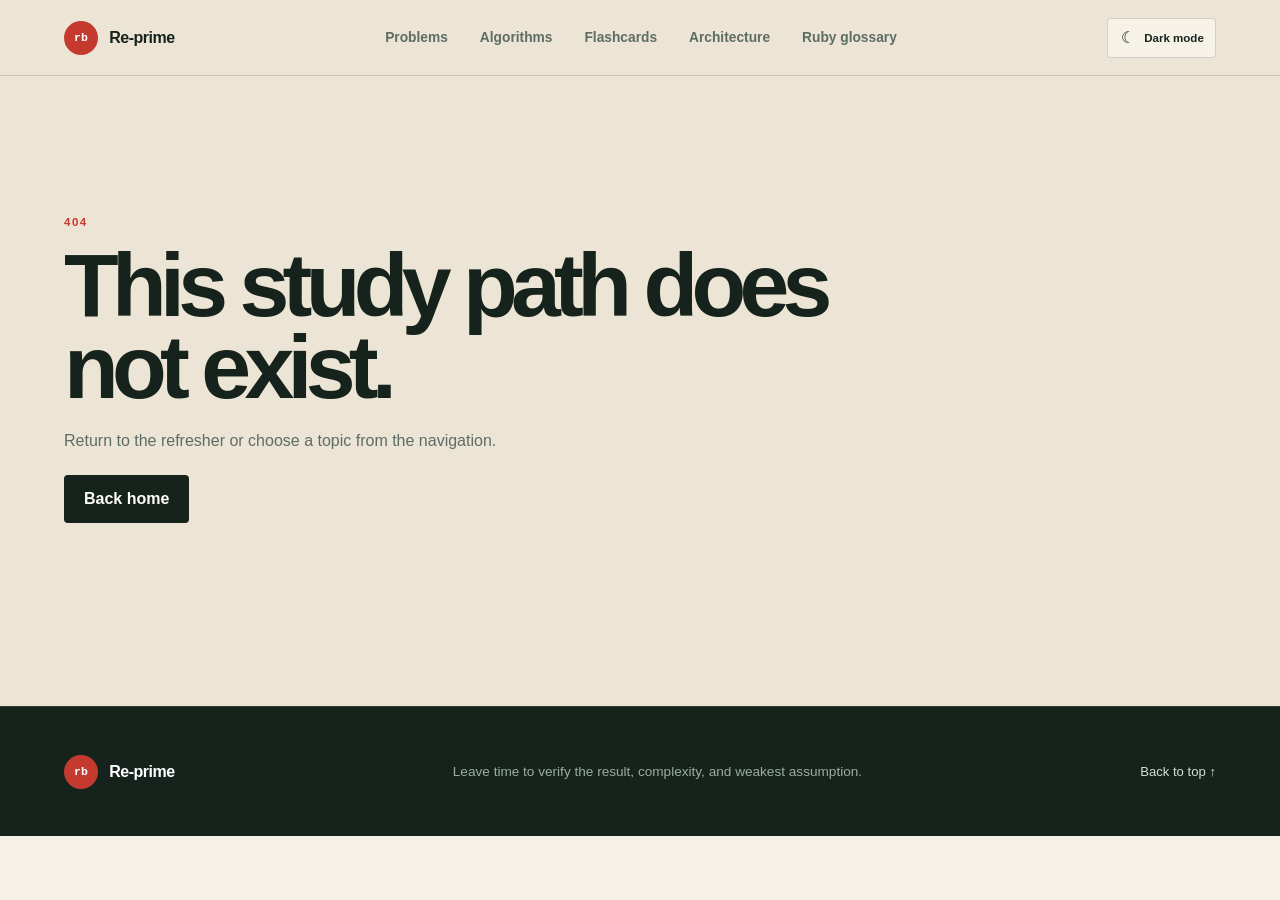
==== commit 32c8da43: "feat: publish architecture glossary" ====
--- a/algorithms/index.html
+++ b/algorithms/index.html
@@ -21,8 +21,8 @@
       })();
     </script>
     <title>Ruby Re-prime — LeetCode Refresher</title>
-    <script type="module" crossorigin src="/assets/index-CI__iCBh.js"></script>
-    <link rel="stylesheet" crossorigin href="/assets/index-CAhRawZK.css">
+    <script type="module" crossorigin src="/assets/index-C2jdgZdV.js"></script>
+    <link rel="stylesheet" crossorigin href="/assets/index-CvdHVG1L.css">
   </head>
   <body>
     <div id="root"></div>
--- a/assets/index-CvdHVG1L.css
+++ b/assets/index-CvdHVG1L.css
@@ -0,0 +1 @@
+:root{--lightningcss-light:initial;--lightningcss-dark: ;color-scheme:light;--font-geist-sans:"Inter", "Helvetica Neue", Arial, sans-serif;--font-geist-mono:"SFMono-Regular", Consolas, "Liberation Mono", monospace;--ink:#16231d;--text:#16231d;--muted:#5e6c65;--paper:#f5f1e8;--cream:#ece4d5;--white:#fffdf8;--ruby:#c53a2e;--ruby-dark:#8f241d;--green:#1d5d48;--green-surface:#1d5d48;--ruby-surface:#8f241d;--line:#16231d29;--shadow:0 20px 50px #35271814;--hover:#f0eadf;--callout:#f3eee4;--translucent-panel:#fffdf88c;--nav-translucent:#ece4d5f5;--toolbar-translucent:#f5f1e8f7;--on-dark:#fffdf8;--button-bg:#16231d;--button-text:#fffdf8}:root[data-theme=dark]{--lightningcss-light: ;--lightningcss-dark:initial;color-scheme:dark;--text:#e8efeb;--muted:#a8b7af;--paper:#111914;--cream:#17231d;--white:#1c2922;--ruby:#ef7468;--ruby-dark:#ef7468;--green:#78c7a7;--line:#e8efeb29;--shadow:0 20px 55px #00000047;--hover:#24342b;--callout:#223128;--translucent-panel:#1c2922b8;--nav-translucent:#17231df5;--toolbar-translucent:#111914f7;--button-bg:#e8efeb;--button-text:#111914}*{box-sizing:border-box}html{scroll-behavior:smooth}body{background:var(--paper);color:var(--text);font-family:var(--font-geist-sans), sans-serif;margin:0}button,input{font:inherit}a{color:inherit;text-decoration:none}.hero{background:var(--cream);border-bottom:1px solid var(--line);min-height:auto;padding:0 5vw 4rem}.topbar{border-bottom:1px solid var(--line);justify-content:space-between;align-items:center;height:84px;display:flex}.brand{letter-spacing:-.03em;align-items:center;gap:.7rem;font-weight:700;display:inline-flex}.brand-mark{color:#fff;background:var(--ruby);width:34px;height:34px;font-family:var(--font-geist-mono), monospace;letter-spacing:0;border-radius:50%;place-items:center;font-size:.72rem;display:grid}.nav-links{color:var(--muted);gap:2rem;font-size:.9rem;display:flex}.nav-links a:hover{color:var(--ruby)}.hero-grid{grid-template-columns:1.1fr .9fr;align-items:start;gap:clamp(3rem,7vw,7rem);max-width:1240px;margin:0 auto;padding-top:clamp(2.5rem,6vw,4.5rem);display:grid}.kicker,.eyebrow,.card-label{color:var(--ruby);text-transform:uppercase;letter-spacing:.13em;font-size:.72rem;font-weight:750}h1{letter-spacing:-.075em;max-width:800px;margin:1rem 0 1.5rem;font-size:clamp(3.4rem,7vw,7.2rem);font-weight:640;line-height:.92}.hero-copy{max-width:650px;color:var(--muted);font-size:clamp(1.05rem,1.6vw,1.35rem);line-height:1.6}.hero h1{font-size:clamp(3.4rem,6vw,5.5rem)}.home-reminder{border-left:3px solid var(--ruby);background:var(--translucent-panel);max-width:680px;margin-top:2rem;padding:1.2rem 1.35rem}.home-reminder p{margin:0}.home-reminder p:last-child{color:var(--muted);margin-top:.5rem;font-size:1rem;line-height:1.6}.hero-actions{align-items:center;gap:1.5rem;margin-top:2.5rem;display:flex}.primary-button{background:var(--button-bg);color:var(--button-text);border-radius:4px;padding:.95rem 1.25rem;font-weight:650}.primary-button:hover{color:#fff;background:var(--ruby)}.text-button{color:var(--green);font-weight:650}.mental-model{background:var(--white);border:1px solid var(--line);box-shadow:var(--shadow);border-radius:8px;padding:1.8rem}.loop-row{border-top:1px solid var(--line);grid-template-columns:34px 90px 1fr;align-items:baseline;gap:.7rem;padding:1rem 0;display:grid}.loop-row span{color:var(--ruby);font-family:var(--font-geist-mono), monospace;font-size:.75rem}.loop-row p{color:var(--muted);margin:0;font-size:.83rem;line-height:1.4}.section{padding:7rem 5vw}.section-heading{max-width:1240px;margin:0 auto 3rem}.compact-heading{grid-template-columns:1fr 1.8fr;align-items:end;display:grid}h2{letter-spacing:-.06em;margin:.6rem 0 0;font-size:clamp(2.3rem,4.5vw,4.6rem);font-weight:620;line-height:1}h3{letter-spacing:-.035em}.version-note{max-width:680px;color:var(--muted);margin:1.2rem 0 0;line-height:1.6}.version-note strong{color:var(--green)}.workflow{background:var(--ink);color:var(--on-dark)}.workflow .kicker{color:#e86a5f}.workflow-grid{border-top:1px solid #fff3;border-left:1px solid #fff3;grid-template-columns:repeat(3,1fr);max-width:1240px;margin:0 auto;display:grid}.workflow-card{border-bottom:1px solid #fff3;border-right:1px solid #fff3;min-height:250px;padding:2rem}.workflow-card>span{font-family:var(--font-geist-mono);color:#e86a5f}.workflow-card h3{margin:3rem 0 .7rem;font-size:1.5rem}.workflow-card p{color:#b8c2bd;font-size:.94rem;line-height:1.6}.interview-script{background:#ffffff0d;border-left:3px solid #e86a5f;grid-template-columns:1fr 4fr;gap:2rem;max-width:1240px;margin:2rem auto 0;padding:1.5rem 2rem;display:grid}.interview-script span{color:#e86a5f;text-transform:uppercase;letter-spacing:.1em;font-size:.75rem}.interview-script p{margin:0;font-family:Georgia,serif;font-size:1.25rem;font-style:italic;line-height:1.5}.pattern-section{background:var(--paper)}.pattern-heading{justify-content:space-between;align-items:end;gap:3rem;display:flex}.search-box{background:var(--white);border:1px solid var(--line);border-radius:4px;align-items:center;gap:.8rem;width:min(430px,100%);padding:.9rem 1rem;display:flex}.search-box span{color:var(--ruby);font-size:1.4rem}.search-box input{width:100%;color:var(--text);background:0 0;border:0;outline:0}.search-box button{width:36px;height:36px;color:var(--muted);background:var(--cream);cursor:pointer;border:0;border-radius:50%;flex:0 0 36px;padding:0}.search-box button:hover,.search-box button:focus-visible{color:#fff;background:var(--ruby);outline:none}.topic-layout{grid-template-columns:210px 1fr;align-items:start;gap:3rem;max-width:1240px;margin:0 auto;display:grid}.topic-index{border-top:2px solid var(--text);flex-direction:column;gap:.7rem;padding:1.25rem 0;display:flex;position:sticky;top:2rem}.topic-index p{color:var(--ruby);text-transform:uppercase;letter-spacing:.1em;margin:0 0 .5rem;font-size:.72rem;font-weight:700}.topic-index a{color:var(--muted);font-size:.82rem}.topic-index a:hover{color:var(--ruby);transform:translate(3px)}.topics{grid-template-columns:repeat(2,minmax(0,1fr));gap:1.25rem;display:grid}.topic-card{background:var(--white);border:1px solid var(--line);border-radius:6px;min-width:0;padding:2rem;scroll-margin-top:1.5rem;box-shadow:0 8px 25px #35271809}.topic-card:hover{border-color:#c53a2e73}.topic-topline{justify-content:space-between;align-items:center;display:flex}.topic-number{color:var(--ruby);font-family:var(--font-geist-mono), monospace;font-size:.72rem}.review-check{color:var(--muted);cursor:pointer;align-items:center;gap:.45rem;font-size:.72rem;display:flex}.review-check input,.checklist-grid input{accent-color:var(--ruby)}.topic-card .eyebrow{margin:2.4rem 0 .45rem}.topic-card h3{margin:0 0 1.5rem;font-size:2rem}.recognize{background:var(--callout);border-left:2px solid var(--ruby);min-height:100px;padding:1rem}.recognize strong{margin-bottom:.35rem;font-size:.74rem;display:block}.recognize p{color:var(--muted);margin:0;font-size:.9rem;line-height:1.5}.complexity-line{color:var(--green);font-family:var(--font-geist-mono), monospace;font-size:.74rem;line-height:1.5}.code-wrap{margin:1.3rem 0;position:relative}pre{color:#dfe8e3;font:.78rem/1.65 var(--font-geist-mono), monospace;tab-size:2;background:#17231e;border-radius:4px;margin:0;padding:1.4rem;overflow-x:auto}.code-wrap pre{padding-top:3rem}.copy-button{color:#abb9b2;cursor:pointer;background:#23332b;border:1px solid #ffffff2b;border-radius:3px;padding:.35rem .55rem;font-size:.67rem;position:absolute;top:.6rem;right:.6rem}.copy-button:hover{color:#fff}.hljs-comment{color:#829b8f;font-style:italic}.hljs-keyword,.hljs-literal,.hljs-selector-tag{color:#ff8c82}.hljs-string,.hljs-symbol,.hljs-regexp{color:#b9d889}.hljs-title,.hljs-title.function_,.hljs-title.class_{color:#89c8ff}.hljs-number{color:#d7a8ff}.hljs-built_in,.hljs-type{color:#6ed2b0}.hljs-variable,.hljs-params{color:#f0dfac}.hljs-attr,.hljs-property{color:#ffd18a}.hljs-meta{color:#c7a7ff}.topic-card ul{color:var(--muted);margin:1rem 0 0;padding-left:1.2rem;font-size:.84rem;line-height:1.55}.topic-card li+li{margin-top:.45rem}.no-results{text-align:center;color:var(--muted);background:var(--white);grid-column:1/-1;padding:5rem}.ruby-section{background:var(--cream)}.shortcut-grid{border:1px solid var(--line);border-bottom:0;grid-template-columns:repeat(2,1fr);max-width:1240px;margin:0 auto;display:grid}.shortcut{border-right:1px solid var(--line);border-bottom:1px solid var(--line);background:var(--translucent-panel);grid-template-columns:160px 1fr;gap:1rem;padding:1.1rem 1.3rem;display:grid}.shortcut:nth-child(2n){border-right:0}.shortcut span{font-size:.83rem;font-weight:650}.shortcut code{color:var(--green);font:.77rem/1.5 var(--font-geist-mono), monospace;overflow-wrap:anywhere}.gotchas{color:#fff;background:var(--ruby-surface);grid-template-columns:.8fr 2fr;gap:3rem;max-width:1240px;margin:3rem auto 0;padding:2.5rem;display:grid}.gotchas h3{margin:.7rem 0;font-size:2rem}.gotchas .card-label{color:#ffafa8}.gotchas ul{color:#f3d7d3;margin:0;padding-left:1.2rem;line-height:1.7}.gotchas li+li{margin-top:.6rem}.gotchas code{color:#fff}.complexity-section{background:var(--white)}.complexity-table{border-top:2px solid var(--text);max-width:1240px;margin:0 auto}.complexity-row{border-bottom:1px solid var(--line);grid-template-columns:1fr 1.2fr 2fr;align-items:baseline;gap:2rem;padding:1.35rem .5rem;display:grid}.complexity-row strong{font-family:var(--font-geist-mono);color:var(--ruby)}.complexity-row span{font-weight:650}.complexity-row p{color:var(--muted);margin:0}.complexity-note{max-width:1240px;color:var(--muted);margin:1rem auto 0;font-size:.8rem}.final-checklist{background:var(--green-surface);color:#fff;grid-template-columns:1fr 1.5fr;align-items:start;gap:5rem;display:grid}.final-checklist .kicker{color:#a9d5c3}.checklist-grid{grid-template-columns:repeat(3,1fr);gap:.7rem;display:grid}.checklist-grid label{cursor:pointer;border:1px solid #ffffff40;padding:.8rem;font-size:.84rem}.checklist-grid label:has(input:checked){color:#b9daca;background:#0000001f;text-decoration:line-through}footer{background:var(--ink);color:#fff;border-top:1px solid #ffffff1f;justify-content:space-between;align-items:center;gap:2rem;min-height:130px;padding:2rem 5vw;display:flex}footer p{color:#9baca3;font-size:.85rem}footer>a:last-child{color:#d4ded8;font-size:.82rem}.site-nav{z-index:10;background:var(--cream);border-bottom:1px solid var(--line);justify-content:space-between;align-items:center;height:76px;padding:0 5vw;display:flex;position:relative}.site-nav-links{align-items:stretch;gap:2rem;height:100%;display:flex}.site-nav-links a{color:var(--muted);align-items:center;font-size:.86rem;font-weight:650;display:flex;position:relative}.site-nav-links a:hover,.site-nav-links a.active{color:var(--ruby)}.site-nav-links a.active:after{background:var(--ruby);content:"";height:3px;position:absolute;bottom:-1px;left:0;right:0}.site-nav-actions{align-items:center;gap:.75rem;display:flex}.theme-toggle{border:1px solid var(--line);min-height:40px;color:var(--text);background:var(--translucent-panel);cursor:pointer;border-radius:4px;justify-content:center;align-items:center;gap:.45rem;padding:.55rem .7rem;display:inline-flex}.theme-toggle:hover,.theme-toggle:focus-visible{color:var(--ruby);border-color:var(--ruby);outline:none}.theme-toggle>span{width:1.1rem;font-size:1rem;line-height:1}.theme-toggle strong{font-size:.72rem;font-weight:700}.theme-toggle-mobile{background:var(--cream);justify-content:space-between;width:100%;min-height:48px;padding-inline:.7rem}.theme-toggle-mobile>span{order:2}.theme-toggle-mobile strong{font-size:.92rem}.mobile-nav-menu{display:none;position:relative}.mobile-nav-button{border:1px solid var(--line);background:var(--translucent-panel);cursor:pointer;border-radius:4px;align-content:center;gap:5px;width:44px;height:44px;padding:0 10px;display:grid}.mobile-nav-button span{background:var(--text);width:100%;height:2px;transition:transform .18s,opacity .18s;display:block}.mobile-nav-menu.open .mobile-nav-button span:first-child{transform:translateY(7px)rotate(45deg)}.mobile-nav-menu.open .mobile-nav-button span:nth-child(2){opacity:0}.mobile-nav-menu.open .mobile-nav-button span:last-child{transform:translateY(-7px)rotate(-45deg)}.mobile-nav-panel{z-index:30;border:1px solid var(--line);background:var(--white);border-radius:6px;width:min(330px,100vw - 2.4rem);padding:.7rem;position:absolute;top:calc(100% + 10px);right:0;box-shadow:0 24px 60px #16231d33}.mobile-nav-panel[hidden]{display:none}.mobile-nav-panel p{color:var(--ruby);text-transform:uppercase;letter-spacing:.13em;margin:.8rem .7rem .35rem;font-size:.62rem;font-weight:750}.mobile-nav-panel a{min-height:44px;color:var(--text);border-radius:3px;justify-content:space-between;align-items:center;gap:1rem;padding:.75rem .7rem;font-size:.92rem;font-weight:650;display:flex}.mobile-nav-panel a:hover,.mobile-nav-panel a:focus-visible{background:var(--cream);outline:none}.mobile-nav-panel a.active{color:var(--ruby);background:var(--callout)}.mobile-nav-panel a span{color:var(--muted);text-transform:uppercase;letter-spacing:.1em;font-size:.62rem;font-weight:650}.study-row{transition:transform .18s}.study-row:hover{transform:translate(5px)}.outline-button,.quiet-button{border:1px solid var(--text);color:var(--text);cursor:pointer;background:0 0;border-radius:4px;justify-content:center;align-items:center;padding:.85rem 1.1rem;font-weight:650;display:inline-flex}.outline-button:hover{color:var(--paper);background:var(--text)}.quiet-button{border-color:var(--line);width:100%;color:var(--muted)}.home-topic-grid{border-top:1px solid var(--line);border-left:1px solid var(--line);grid-template-columns:repeat(4,minmax(0,1fr));max-width:1240px;margin:0 auto;display:grid}.home-topic-card{border-right:1px solid var(--line);border-bottom:1px solid var(--line);background:var(--white);flex-direction:column;min-height:215px;padding:1.5rem;transition:background .18s;display:flex}.home-topic-card:hover{background:var(--hover)}.home-topic-card>span,.case-card>span{color:var(--ruby);font:.7rem var(--font-geist-mono)}.home-topic-card p{color:var(--muted);text-transform:uppercase;letter-spacing:.1em;margin:auto 0 .4rem;font-size:.72rem}.home-topic-card h3{margin:0 0 1.4rem;font-size:1.45rem}.home-topic-card strong{color:var(--green);font:.7rem/1.45 var(--font-geist-mono)}.page-hero{background:var(--cream);border-bottom:1px solid var(--line);padding:clamp(3rem,5vw,4.5rem) 5vw}.page-hero-inner{max-width:1240px;margin:0 auto}.page-hero h1{max-width:970px;margin:.8rem 0 1.25rem;font-size:clamp(3rem,5.5vw,5.5rem)}.page-hero .hero-copy{max-width:820px;margin:0;font-size:1.08rem}.review-header{background:var(--cream);border-bottom:1px solid var(--line);padding:3rem 5vw}.review-header-inner{grid-template-columns:minmax(0,.8fr) minmax(360px,1.2fr);align-items:center;gap:clamp(2rem,7vw,7rem);max-width:1240px;margin:0 auto;display:grid}.review-header h1{margin:.65rem 0 0;font-size:clamp(3.2rem,6vw,5.8rem)}.review-reminder{border-left:3px solid var(--ruby);background:var(--translucent-panel);padding:1.25rem 1.4rem}.review-reminder p{margin:0}.review-reminder>p:last-of-type{color:var(--muted);margin-top:.55rem;line-height:1.6}.review-cues{flex-wrap:wrap;gap:.45rem;margin-top:1rem;display:flex}.review-cues span{border:1px solid var(--line);color:var(--green);background:var(--white);font:.69rem/1.35 var(--font-geist-mono);border-radius:3px;padding:.4rem .6rem}.hero-metrics{gap:1px;margin-top:2.5rem;display:flex}.hero-metrics>span{color:#fff;background:var(--ink);min-width:200px;font:.78rem var(--font-geist-mono);flex-direction:column;gap:.35rem;padding:1rem 1.2rem;display:flex}.hero-metrics small{color:#9eb0a6;font:.64rem var(--font-geist-sans);text-transform:uppercase;letter-spacing:.12em}.hero-pill-row{flex-wrap:wrap;gap:.5rem;margin-top:2.2rem;display:flex}.hero-pill-row span{border:1px solid var(--line);color:var(--green);background:var(--translucent-panel);border-radius:30px;padding:.45rem .7rem;font-size:.72rem;font-weight:650}.library-section{max-width:1380px;margin:0 auto}.library-toolbar{justify-content:space-between;align-items:center;gap:2rem;margin-bottom:2rem;display:flex}.library-toolbar>p{max-width:460px;color:var(--muted)}.guide-grid{border-top:1px solid var(--line);border-left:1px solid var(--line);grid-template-columns:repeat(3,minmax(0,1fr));display:grid}.guide-card{border-right:1px solid var(--line);border-bottom:1px solid var(--line);background:var(--white);flex-direction:column;min-height:370px;padding:2rem;display:flex}.guide-card:hover{background:var(--hover)}.guide-card-top{color:var(--ruby);font:.7rem var(--font-geist-mono);justify-content:space-between;display:flex}.guide-card-top em{color:var(--muted);font:650 .66rem var(--font-geist-sans);text-transform:uppercase;letter-spacing:.1em}.guide-card h2{margin:4rem 0 1rem;font-size:clamp(2rem,3vw,3rem)}.guide-card>p{color:var(--muted);margin:0;line-height:1.65}.guide-card-meta{justify-content:space-between;align-items:end;gap:1rem;margin-top:auto;padding-top:1.5rem;display:flex}.guide-card-meta code{color:var(--green);font:.66rem/1.4 var(--font-geist-mono)}.guide-card-meta strong{color:var(--ruby);font-size:.78rem}.detail-section,.arch-detail-layout{grid-template-columns:220px minmax(0,1fr);align-items:start;gap:clamp(3rem,6vw,7rem);max-width:1380px;margin:0 auto;display:grid}.detail-toc{border-top:2px solid var(--text);flex-direction:column;gap:.7rem;padding-top:1rem;display:flex;position:sticky;top:2rem}.detail-toc p{color:var(--ruby);text-transform:uppercase;letter-spacing:.12em;margin:1.3rem 0 .2rem;font-size:.68rem;font-weight:750}.detail-toc a{color:var(--muted);font-size:.78rem}.detail-toc a:first-child{color:var(--green);font-weight:700}.detail-content,.arch-detail-content{min-width:0}.detail-content>section,.arch-detail-content>section,.arch-detail-content>.arch-list-section{scroll-margin-top:2rem}.mental-callout{color:#fff;background:var(--green-surface);padding:clamp(2rem,5vw,4rem)}.mental-callout .card-label{color:#a9d5c3}.mental-callout h2{max-width:900px;font-size:clamp(2.2rem,4.7vw,4.8rem)}.concept-primer{background:var(--cream);margin:1px 0 5rem;padding:clamp(2rem,5vw,4rem);scroll-margin-top:2rem}.concept-primer>h2{max-width:850px}.primer-intro{max-width:850px;color:var(--muted);margin:1.5rem 0 3rem;font-size:1.05rem;line-height:1.75}.primer-walkthrough{border-top:1px solid var(--line);border-left:1px solid var(--line);grid-template-columns:repeat(4,1fr);display:grid}.primer-walkthrough article{border-right:1px solid var(--line);border-bottom:1px solid var(--line);background:var(--white);flex-direction:column;min-height:235px;padding:1.4rem;display:flex}.primer-walkthrough span{color:var(--ruby);font:.68rem var(--font-geist-mono)}.primer-walkthrough h3{margin:2rem 0 .7rem}.primer-walkthrough code{color:var(--green);font:.75rem var(--font-geist-mono)}.primer-walkthrough p{color:var(--muted);margin:auto 0 0;font-size:.8rem;line-height:1.55}.primer-terms{background:var(--line);grid-template-columns:repeat(2,1fr);gap:1px;margin-top:2.5rem;display:grid}.primer-terms article{background:var(--translucent-panel);padding:1.3rem}.primer-terms h3{color:var(--green);margin:0 0 .5rem;font-size:1rem}.primer-terms p{color:var(--muted);margin:0;font-size:.82rem;line-height:1.6}.related-problems{margin:5rem 0;scroll-margin-top:2rem}.related-problems>h2{max-width:760px}.related-intro{color:var(--muted);margin:1rem 0 2rem}.related-problem-grid{background:var(--line);grid-template-columns:repeat(2,minmax(0,1fr));gap:1px;display:grid}.related-problem-grid a{background:var(--white);flex-direction:column;min-width:0;padding:1.4rem;display:flex}.related-problem-grid a:hover{background:var(--cream)}.related-problem-grid span{color:var(--ruby);font:.66rem/1.45 var(--font-geist-mono);text-transform:uppercase}.related-problem-grid h3{margin:1.5rem 0 .7rem;font-size:1.35rem}.related-problem-grid p{color:var(--muted);margin:0;font-size:.84rem;line-height:1.55}.related-problem-grid strong{color:var(--green);margin-top:auto;padding-top:1.2rem;font-size:.75rem}.decision-grid{background:var(--line);grid-template-columns:1fr 1fr;gap:1px;margin:1px 0 5rem;display:grid}.bullet-panel{background:var(--white);padding:2rem}.bullet-panel.yes{border-top:4px solid var(--green)}.bullet-panel.no{border-top:4px solid var(--ruby)}.bullet-panel h3{margin:0 0 1rem;font-size:1.4rem}.bullet-panel ul,.arch-list-section ul{color:var(--muted);margin:0;padding-left:1.2rem;line-height:1.65}.bullet-panel li+li,.arch-list-section li+li{margin-top:.6rem}.method-section,.example-section,.ruby-example,.pitfall-section,.component-section,.tradeoff-section,.failure-section,.flow-section,.deep-dive{margin-top:6rem}.method-section>ol,.flow-section>ol{border-top:1px solid var(--line);margin:2.5rem 0 0;padding:0;list-style:none}.method-section li,.flow-section li{border-bottom:1px solid var(--line);grid-template-columns:50px 1fr;gap:1.2rem;padding:1.2rem 0;display:grid}.method-section li span,.flow-section li span{color:var(--ruby);font:.8rem var(--font-geist-mono)}.method-section li p,.flow-section li p{color:var(--muted);margin:0;line-height:1.6}.pitfall-section>div{grid-template-columns:repeat(3,1fr);margin-top:2rem;display:grid}.pitfall-section>div p{color:var(--muted);border:1px solid var(--line);background:var(--white);margin:0;padding:1.4rem;line-height:1.55}.example-grid{grid-template-columns:1fr 1fr;gap:1.2rem;margin-top:2rem;display:grid}.example-card{background:var(--white);border:1px solid var(--line);padding:2rem}.example-card>div span{color:var(--ruby);text-transform:uppercase;font-size:.68rem;font-weight:750}.example-card h3{margin:.5rem 0 1.5rem;font-size:1.6rem}.example-card>p{color:var(--muted);line-height:1.6}.example-card dl{grid-template-columns:75px 1fr;gap:.8rem 1rem;margin:2rem 0 0;display:grid}.example-card dt{color:var(--ruby);text-transform:uppercase;font-size:.7rem;font-weight:750}.example-card dd{color:var(--muted);margin:0;font-size:.84rem;line-height:1.5}.ruby-example .code-wrap{margin-top:2rem}.ruby-example pre{padding:2rem;font-size:.84rem}.next-guide{grid-template-columns:1fr 1fr;gap:1px;max-width:1240px;margin:0 auto 7rem;padding:0 5vw;display:grid}.next-guide a{border:1px solid var(--line);background:var(--white);flex-direction:column;gap:.5rem;padding:1.5rem;display:flex}.next-guide a:last-child{text-align:right}.next-guide small{color:var(--muted);text-transform:uppercase;letter-spacing:.1em}.flash-section{grid-template-columns:260px minmax(0,1fr);align-items:start;gap:clamp(3rem,6vw,7rem);max-width:1380px;margin:0 auto;padding:6rem 5vw 8rem;display:grid}.flash-sidebar{position:sticky;top:2rem}.deck-switcher{background:var(--line);grid-template-columns:1fr 1fr;gap:1px;margin-bottom:1.5rem;padding:1px;display:grid}.deck-switcher button{min-height:70px;color:var(--muted);background:var(--white);cursor:pointer;border:0;flex-direction:column;justify-content:center;align-items:flex-start;gap:.2rem;padding:.7rem;font-weight:700;display:flex}.deck-switcher button.active{color:#fff;background:var(--green-surface)}.deck-switcher button span{opacity:.72;font-size:.62rem;font-weight:500}.flash-stats{border-top:2px solid var(--text);grid-template-columns:repeat(3,1fr);display:grid}.flash-stats div{border-bottom:1px solid var(--line);flex-direction:column;gap:.2rem;padding:1rem .4rem;display:flex}.flash-stats strong{color:var(--ruby);font:1.3rem var(--font-geist-mono)}.flash-stats span{color:var(--muted);font-size:.65rem}.filter-label{color:var(--muted);text-transform:uppercase;letter-spacing:.1em;flex-direction:column;gap:.6rem;margin:2rem 0;font-size:.72rem;font-weight:700;display:flex}.filter-label select{border:1px solid var(--line);color:var(--text);background:var(--white);padding:.8rem}.problem-deck-note{border-left:3px solid var(--ruby);background:var(--white);margin:2rem 0;padding:1.2rem}.problem-deck-note p:last-child{color:var(--muted);margin:.6rem 0 0;font-size:.78rem;line-height:1.55}.leitner-explainer{background:var(--cream);border:1px solid var(--line);margin:2rem 0}.leitner-explainer summary{color:var(--green);cursor:pointer;padding:1rem 1.2rem;font-size:.76rem;font-weight:750}.leitner-explainer ol{color:var(--muted);padding-left:1.2rem;font-size:.78rem;line-height:1.6}.leitner-explainer[open] ol{margin:0 1.2rem 1.2rem}.leitner-explainer li+li{margin-top:.5rem}.session-bar{color:var(--muted);justify-content:space-between;gap:1rem;margin-bottom:1rem;font-size:.72rem;display:flex}.flash-card{background:var(--white);border:1px solid var(--line);min-height:590px;box-shadow:var(--shadow);flex-direction:column;padding:clamp(2rem,5vw,4.5rem);display:flex}.flash-card-meta{color:var(--muted);text-transform:uppercase;letter-spacing:.1em;justify-content:space-between;align-items:center;gap:1rem;font-size:.68rem;display:flex}.flash-card-meta>div{align-items:center;gap:.9rem;display:flex}.skip-button{border:1px solid var(--line);min-height:36px;color:var(--green);background:var(--paper);text-transform:none;letter-spacing:0;cursor:pointer;border-radius:3px;padding:.45rem .65rem;font-size:.68rem;font-weight:750}.skip-button:hover,.skip-button:focus-visible{border-color:var(--green);outline:none}.skip-button:disabled{color:var(--muted);cursor:not-allowed;opacity:.48}.skip-button kbd{margin-left:.25rem}.flash-question{margin:auto 0}.flash-question h2{white-space:pre-line;max-width:850px;font-size:clamp(2.3rem,5vw,5rem)}.flash-answer{border-top:1px solid var(--line);margin:auto 0;padding-top:2rem}.flash-answer h3{margin:.8rem 0;font-size:clamp(1.7rem,3vw,3rem)}.flash-answer>p:not(.card-label){max-width:780px;color:var(--muted);line-height:1.65}.flash-study-link{border:1px solid var(--line);background:var(--cream);justify-content:space-between;align-items:center;gap:1rem;max-width:780px;margin-top:1.5rem;padding:.9rem 1rem;display:flex}.flash-study-link span{color:var(--muted);font-size:.72rem}.flash-study-link strong{color:var(--green);font-size:.8rem}.flash-study-link:hover{border-color:var(--green)}.reveal-button{color:var(--button-text);background:var(--button-bg);cursor:pointer;border:0;border-radius:4px;padding:1.1rem}kbd{font:.65rem var(--font-geist-mono);opacity:.75;border:1px solid;border-radius:3px;padding:.15rem .35rem}.grade-buttons{grid-template-columns:1fr 1fr;gap:.8rem;display:grid}.grade-buttons button{text-align:left;border:1px solid var(--line);background:var(--paper);cursor:pointer;border-radius:4px;grid-template-columns:28px 1fr;padding:1rem;display:grid}.grade-buttons button:hover{border-color:var(--text)}.grade-buttons button>span{grid-row:1/3}.grade-buttons small{color:var(--muted)}.again-button{color:var(--ruby)}.got-button{color:var(--green)}.session-complete{background:var(--white);border:1px solid var(--line);flex-direction:column;justify-content:center;min-height:590px;padding:clamp(2rem,5vw,5rem);display:flex}.session-complete>p:not(.kicker){color:var(--muted)}.session-complete>div{gap:.8rem;margin-top:2rem;display:flex}.keyboard-note{color:var(--muted);text-align:center;font-size:.7rem}.architecture-principle{text-align:center;max-width:1100px;margin:0 auto}.architecture-principle blockquote{letter-spacing:-.035em;margin:1.5rem auto;font:italic clamp(1.8rem,4vw,3.7rem)/1.2 Georgia,serif}.architecture-principle>p:last-child{max-width:760px;color:var(--muted);margin:2rem auto 0;line-height:1.7}.architecture-glossary-callout{border-top:1px solid var(--line);border-bottom:1px solid var(--line);grid-template-columns:1.15fr .85fr;align-items:end;gap:clamp(2rem,7vw,7rem);max-width:1240px;margin:0 auto 7rem;padding-block:3rem;display:grid}.architecture-glossary-callout h2{font-size:clamp(2.2rem,4vw,4rem)}.architecture-glossary-callout>div:last-child>p{color:var(--muted);margin:0 0 2rem;line-height:1.7}.interview-timeline{color:#fff;background:var(--ink)}.interview-timeline .kicker{color:#e86a5f}.timeline-grid{border-top:1px solid #ffffff2e;border-left:1px solid #ffffff2e;grid-template-columns:repeat(6,1fr);max-width:1240px;margin:0 auto;display:grid}.timeline-grid article{border-bottom:1px solid #ffffff2e;border-right:1px solid #ffffff2e;padding:1.4rem}.timeline-grid span{color:#e86a5f;font:.72rem var(--font-geist-mono)}.timeline-grid h3{margin:2.5rem 0 .7rem}.timeline-grid p{color:#aebbb4;font-size:.78rem;line-height:1.55}.foundation-grid{background:var(--line);grid-template-columns:repeat(3,1fr);gap:1px;max-width:1240px;margin:0 auto;display:grid}.foundation-grid article{background:var(--white);padding:2rem}.foundation-grid article>span{color:var(--ruby);font:.7rem var(--font-geist-mono)}.foundation-grid h3{margin:2rem 0 1rem;font-size:1.7rem}.foundation-grid strong{min-height:50px;color:var(--green);line-height:1.45;display:block}.foundation-grid ul{color:var(--muted);padding-left:1.1rem;font-size:.82rem;line-height:1.6}.case-study-section{background:var(--cream)}.case-grid{grid-template-columns:repeat(3,1fr);gap:1.2rem;max-width:1240px;margin:0 auto;display:grid}.case-card{background:var(--white);border:1px solid var(--line);flex-direction:column;min-height:410px;padding:2rem;display:flex}.case-card:hover{box-shadow:var(--shadow);transform:translateY(-3px)}.case-card>p{color:var(--ruby);text-transform:uppercase;letter-spacing:.1em;margin:auto 0 .5rem;font-size:.7rem;font-weight:750}.case-card h3{margin:0;font-size:2.1rem}.case-card ul{color:var(--muted);padding-left:1.1rem;font-size:.8rem;line-height:1.55}.case-card>strong{color:var(--green);margin-top:1rem;font-size:.78rem}.pressure-section{color:#fff;background:var(--ruby-surface);grid-template-columns:.8fr 1.7fr;gap:5rem;display:grid}.pressure-section .kicker{color:#ffafa8}.pressure-grid{border-top:1px solid #ffffff40;border-left:1px solid #ffffff40;grid-template-columns:repeat(3,1fr);display:grid}.pressure-grid p{border-bottom:1px solid #ffffff40;border-right:1px solid #ffffff40;margin:0;padding:1.3rem}.glossary-intro{grid-template-columns:1.25fr .75fr;align-items:end;gap:clamp(2rem,7vw,7rem);max-width:1240px;margin:0 auto;display:grid}.glossary-intro h2{font-size:clamp(2.5rem,5vw,5.2rem)}.glossary-intro>p{color:var(--muted);margin:0;line-height:1.75}.architecture-glossary-section{background:var(--cream);padding-top:1rem}.glossary-toolbar{background:var(--white);border:1px solid var(--line);max-width:1240px;margin:0 auto 2rem;padding:1.3rem}.glossary-search{color:var(--text);grid-template-columns:190px 1fr;align-items:center;gap:1rem;font-size:.78rem;font-weight:700;display:grid}.glossary-search>div{background:var(--paper);border:1px solid var(--line);align-items:center;gap:.7rem;padding:.65rem .8rem;display:flex}.glossary-search>div>span{color:var(--ruby);font-size:1.3rem}.glossary-search input{width:100%;min-width:0;color:var(--text);background:0 0;border:0;outline:0}.glossary-search button{width:28px;height:28px;color:var(--muted);background:var(--cream);cursor:pointer;border:0;border-radius:50%;flex:0 0 28px;padding:0}.glossary-search button:hover,.glossary-search button:focus-visible{color:#fff;background:var(--ruby)}.glossary-categories{flex-wrap:wrap;gap:.45rem;margin-top:1rem;display:flex}.glossary-categories button{color:var(--muted);border:1px solid var(--line);cursor:pointer;background:0 0;padding:.55rem .75rem;font-size:.72rem}.glossary-categories button:hover,.glossary-categories button:focus-visible{color:var(--ruby);border-color:var(--ruby)}.glossary-categories button.active{color:#fff;background:var(--green-surface);border-color:var(--green-surface)}.glossary-toolbar>p{color:var(--muted);margin:1rem 0 0;font-size:.7rem}.glossary-grid{grid-template-columns:repeat(2,minmax(0,1fr));align-items:start;gap:1.2rem;max-width:1240px;margin:0 auto;display:grid}.glossary-entry{background:var(--white);border:1px solid var(--line);padding:clamp(1.4rem,3vw,2.2rem);scroll-margin-top:1.5rem;position:relative;box-shadow:0 8px 25px #35271809}.glossary-entry header{color:var(--ruby);font:.68rem var(--font-geist-mono);justify-content:space-between;gap:1rem;display:flex}.glossary-entry header p{color:var(--muted);font:700 .65rem var(--font-geist-sans);text-align:right;text-transform:uppercase;letter-spacing:.09em;margin:0}.glossary-entry h2{margin:2.5rem 0 1rem;font-size:clamp(2.25rem,4vw,3.6rem)}.glossary-definition{margin:0;font-size:1.05rem;line-height:1.65}.glossary-entry aside{background:var(--callout);border-left:3px solid var(--green);margin:1.5rem 0 2rem;padding:1rem 1.1rem}.glossary-entry aside strong{color:var(--green);text-transform:uppercase;letter-spacing:.08em;font-size:.74rem}.glossary-entry aside p{color:var(--muted);margin:.45rem 0 0;font-size:.88rem;line-height:1.6}.glossary-examples>ol{counter-reset:glossary-example;margin:.8rem 0 0;padding:0;list-style:none}.glossary-examples li{counter-increment:glossary-example;border-top:1px solid var(--line);grid-template-columns:120px 1fr;gap:1rem;padding:1rem 0;display:grid}.glossary-examples li strong:before{content:"0" counter(glossary-example) " · ";color:var(--ruby);font-family:var(--font-geist-mono);font-weight:500}.glossary-examples li strong{font-size:.78rem;line-height:1.45}.glossary-examples li p{color:var(--muted);margin:0;font-size:.84rem;line-height:1.6}.glossary-anchor{color:var(--green);font:.68rem var(--font-geist-mono);margin-top:1.2rem;display:inline-block}.glossary-empty{text-align:center;background:var(--white);border:1px solid var(--line);max-width:1240px;min-height:430px;margin:0 auto;padding:clamp(2rem,7vw,6rem)}.glossary-empty h2{margin-bottom:2rem}.prompt-card{background:var(--cream);border-left:4px solid var(--ruby);padding:clamp(2rem,5vw,4rem)}.prompt-card h2{font-size:clamp(2rem,4vw,4rem)}.prompt-card>p:not(.card-label){color:var(--muted);line-height:1.65}.prompt-card .design-note{border-top:1px solid var(--line);margin-top:1.5rem;padding-top:1.2rem}.prompt-card .design-note strong{color:var(--text)}.arch-list-section{margin-top:5rem;scroll-margin-top:2rem}.arch-list-section h2{margin-bottom:2rem}.arch-list-section li{padding:.35rem 0;font-size:1rem}.contract-grid{background:var(--line);grid-template-columns:1fr 1fr;gap:1px;margin-top:6rem;scroll-margin-top:2rem;display:grid}.contract-grid>div{background:var(--white);padding:2rem}.contract-grid h2{margin-bottom:2rem;font-size:2.5rem}.contract-grid code{color:#dfe8e3;background:var(--ink);font:.72rem/1.5 var(--font-geist-mono);margin-top:.7rem;padding:.8rem;display:block}.contract-grid div>p:not(.kicker){color:var(--muted);border-bottom:1px solid var(--line);padding-bottom:1rem;line-height:1.55}.component-grid{background:var(--line);grid-template-columns:repeat(2,1fr);gap:1px;margin-top:2rem;display:grid}.component-grid article{background:var(--white);padding:1.7rem}.component-grid h3{margin:0 0 .7rem;font-size:1.35rem}.component-grid strong{color:var(--green);font-size:.85rem}.component-grid p{color:var(--muted);font-size:.84rem;line-height:1.6}.additional-flow-grid{background:var(--line);grid-template-columns:repeat(2,1fr);gap:1px;margin-top:2rem;display:grid}.additional-flow-grid article{background:var(--white);padding:1.7rem}.additional-flow-grid h3{margin-top:0;font-size:1.25rem}.additional-flow-grid ol{color:var(--muted);margin:1rem 0 0;padding-left:1.2rem;line-height:1.6}.additional-flow-grid li+li{margin-top:.65rem}.tradeoff-section>article{border-bottom:1px solid var(--line);padding:2rem 0}.tradeoff-section article h3{font-size:1.5rem}.tradeoff-section article>div{grid-template-columns:1fr 1fr;gap:1rem;display:grid}.tradeoff-section article p{color:var(--muted);background:var(--white);border:1px solid var(--line);margin:0;padding:1rem;line-height:1.55}.tradeoff-section article p span{color:var(--ruby);font:.7rem var(--font-geist-mono);margin-bottom:.5rem;display:block}.tradeoff-section article>strong{color:var(--green);margin-top:1rem;line-height:1.5;display:block}.failure-section>div{background:var(--line);grid-template-columns:1fr 1fr;gap:1px;margin-top:2rem;display:grid}.failure-section article{background:var(--white);padding:1.5rem}.failure-section h3{color:var(--ruby);margin-top:0}.failure-section p{color:var(--muted);line-height:1.6}.readiness-section{margin-top:6rem;scroll-margin-top:2rem}.readiness-section>div{background:var(--line);grid-template-columns:repeat(2,1fr);gap:1px;margin-top:2rem;display:grid}.readiness-section article{background:var(--white);padding:1.7rem}.readiness-section h3{color:var(--green);margin-top:0}.readiness-section ul{color:var(--muted);margin:0;padding-left:1.15rem;line-height:1.6}.readiness-section li+li{margin-top:.65rem}.deep-dive{color:#fff;background:var(--green-surface);padding:2rem}.deep-dive .kicker{color:#a9d5c3}.deep-dive div{flex-wrap:wrap;gap:.5rem;margin-top:2rem;display:flex}.deep-dive span{border:1px solid #ffffff4d;padding:.55rem .7rem;font-size:.78rem}.next-guide.single{grid-template-columns:1fr}.not-found{background:var(--cream);min-height:70vh;padding:8rem 5vw}.not-found p:not(.kicker){color:var(--muted);margin-bottom:2.5rem}.problem-library{max-width:1380px;margin:0 auto}.problem-grid{border-top:1px solid var(--line);border-left:1px solid var(--line);grid-template-columns:repeat(3,minmax(0,1fr));display:grid}.problem-card{border-right:1px solid var(--line);border-bottom:1px solid var(--line);background:var(--white);flex-direction:column;min-height:425px;padding:1.8rem;display:flex}.problem-card:hover{background:var(--hover)}.problem-card>div{color:var(--ruby);font:.7rem var(--font-geist-mono);justify-content:space-between;gap:1rem;display:flex}.problem-card>div em{color:var(--muted);font:650 .65rem var(--font-geist-sans);text-transform:uppercase;letter-spacing:.09em;text-align:right}.problem-card h2{margin:3.5rem 0 1rem;font-size:clamp(2rem,3vw,3rem)}.problem-card>p{color:var(--muted);line-height:1.6}.problem-card>strong{color:var(--green);margin-top:auto;padding-top:1.5rem;font-size:.85rem;line-height:1.45}.problem-card dl{border-top:1px solid var(--line);grid-template-columns:45px 1fr;gap:.35rem .8rem;margin:1.2rem 0 0;padding-top:1rem;display:grid}.problem-card dt{color:var(--muted);text-transform:uppercase;letter-spacing:.08em;font-size:.65rem}.problem-card dd{font:.7rem var(--font-geist-mono);margin:0}.problem-metrics>span:first-child{min-width:min(420px,45vw)}.problem-detail-layout{grid-template-columns:220px minmax(0,1fr);align-items:start;gap:clamp(3rem,6vw,7rem);max-width:1380px;margin:0 auto;display:grid}.problem-detail-content{min-width:0}.related-algorithms{border-left:3px solid var(--ruby);background:var(--cream);grid-template-columns:minmax(190px,.7fr) minmax(0,1.3fr);gap:1.5rem;margin-bottom:3rem;padding:1.4rem;display:grid}.related-algorithms p{margin:0}.related-algorithms>div:first-child>p:last-child{color:var(--muted);margin-top:.55rem;font-size:.82rem;line-height:1.5}.related-algorithms>div:last-child{background:var(--line);grid-template-columns:repeat(2,minmax(0,1fr));gap:1px;display:grid}.related-algorithms a{background:var(--white);flex-direction:column;gap:.4rem;min-width:0;padding:1rem;display:flex}.related-algorithms a:hover{background:var(--paper)}.related-algorithms a span{color:var(--muted);text-transform:uppercase;letter-spacing:.08em;font-size:.62rem}.related-algorithms a strong{color:var(--green);font-size:.84rem;line-height:1.35}.problem-markdown{min-width:0;max-width:960px}.markdown-content>:first-child{margin-top:0}.markdown-content h2{border-bottom:1px solid var(--line);margin:5rem 0 1.4rem;padding-bottom:.8rem;scroll-margin-top:2rem;font-size:clamp(2.1rem,4vw,4rem)}.markdown-content h3{margin:3rem 0 1rem;font-size:1.65rem}.markdown-content h4{color:var(--green);margin:2rem 0 .7rem;font-size:1.1rem}.markdown-content p,.markdown-content li{color:var(--muted);line-height:1.75}.markdown-content strong{color:var(--text)}.markdown-content ul,.markdown-content ol{padding-left:1.4rem}.markdown-content li+li{margin-top:.45rem}.markdown-content blockquote{border-left:4px solid var(--ruby);background:var(--cream);margin:2rem 0;padding:1.5rem 2rem}.markdown-content blockquote p{color:var(--text);margin:0;font:italic 1.2rem/1.6 Georgia,serif}.markdown-content pre{margin:1.5rem 0;padding:1.6rem;font-size:.82rem}.markdown-content :not(pre)>code{color:var(--green);background:var(--cream);font:.82em var(--font-geist-mono);border-radius:3px;padding:.15rem .35rem}.markdown-content table{border-collapse:collapse;width:100%;margin:2rem 0;font-size:.84rem}.markdown-content th,.markdown-content td{border:1px solid var(--line);text-align:left;padding:.8rem}.markdown-content th{background:var(--cream)}.markdown-content td{color:var(--muted);background:var(--white)}.markdown-content details{margin-top:1.5rem}.markdown-content summary{border:1px solid var(--line);background:var(--cream);color:var(--green);cursor:pointer;padding:1rem 1.2rem;font-weight:700}.markdown-content details[open] summary{margin-bottom:2rem}.convention-intro{background:var(--white)}.principle-grid{border-top:1px solid var(--line);border-left:1px solid var(--line);grid-template-columns:repeat(4,1fr);max-width:1240px;margin:0 auto;display:grid}.principle-grid article{border-right:1px solid var(--line);border-bottom:1px solid var(--line);flex-direction:column;min-height:255px;padding:1.7rem;display:flex}.principle-grid span{color:var(--ruby);font:.7rem var(--font-geist-mono)}.principle-grid h3{margin:auto 0 .7rem;font-size:1.45rem}.principle-grid p{color:var(--muted);margin:0;font-size:.86rem;line-height:1.6}.convention-section{background:var(--paper)}.convention-section .pattern-heading>p{max-width:430px;color:var(--muted);line-height:1.6}.convention-table{border-top:2px solid var(--text);max-width:1240px;margin:0 auto}.convention-row{border-bottom:1px solid var(--line);grid-template-columns:1.1fr 1.45fr 1.45fr 2fr;align-items:start;gap:1.2rem;padding:1.3rem .5rem;display:grid}.convention-row>strong{font-size:.86rem}.convention-row code{color:var(--green);background:var(--white);font:.72rem/1.55 var(--font-geist-mono);overflow-wrap:anywhere;padding:.25rem .4rem}.convention-row .avoid-code{color:var(--ruby);-webkit-text-decoration:line-through #c53a2e59;text-decoration:line-through #c53a2e59}.convention-row p{color:var(--muted);margin:0;font-size:.82rem;line-height:1.55}.convention-head{color:var(--muted);text-transform:uppercase;letter-spacing:.1em;font-size:.65rem}.convention-head strong{font-size:.65rem}.convention-example{color:#fff;background:var(--ink);grid-template-columns:.8fr 1.4fr;align-items:start;gap:clamp(3rem,7vw,8rem);display:grid}.convention-example .kicker{color:#e86a5f}.convention-example>div>p:last-child{color:#aebbb4;line-height:1.65}.convention-example .code-wrap{margin:0}@media (width<=980px){.hero-grid,.compact-heading,.final-checklist,.review-header-inner{grid-template-columns:1fr}.hero-grid{padding-top:3rem}.mental-model{transform:none}.workflow-grid{grid-template-columns:repeat(2,1fr)}.topic-layout{grid-template-columns:1fr}.topic-index{display:none}.pattern-heading{flex-direction:column;align-items:stretch}.search-box{width:100%}.gotchas{grid-template-columns:1fr}.compact-heading{gap:1rem}.home-topic-grid,.guide-grid,.case-grid,.problem-grid{grid-template-columns:repeat(2,1fr)}.detail-section,.arch-detail-layout,.flash-section,.problem-detail-layout{grid-template-columns:1fr}.detail-toc,.flash-sidebar{position:static}.detail-toc{display:none}.problem-detail-layout .detail-toc{background:var(--line);border-top:0;grid-template-columns:repeat(3,minmax(0,1fr));gap:1px;padding:0;display:grid}.problem-detail-layout .detail-toc p{display:none}.problem-detail-layout .detail-toc a{min-height:56px;color:var(--green);background:var(--white);align-items:center;padding:.8rem;font-size:.72rem;font-weight:700;line-height:1.35;display:flex}.timeline-grid{grid-template-columns:repeat(3,1fr)}.foundation-grid{grid-template-columns:repeat(2,1fr)}.pressure-section{grid-template-columns:1fr}.primer-walkthrough,.principle-grid{grid-template-columns:repeat(2,1fr)}.architecture-glossary-callout,.glossary-intro,.glossary-grid{grid-template-columns:1fr}.convention-row{grid-template-columns:1fr 1.3fr 1.3fr}.convention-row p{grid-column:1/-1}.convention-head strong:last-child{display:none}.convention-example{grid-template-columns:minmax(0,1fr)}.convention-example>*{min-width:0}}@media (width<=1100px){.topbar .nav-links{display:none}.topbar .mobile-nav-menu{display:block}}@media (width<=700px){.hero{padding-inline:1.2rem}.nav-links,.site-nav-links{display:none}.mobile-nav-menu{display:block}.topbar{z-index:20;position:relative}.site-nav{z-index:20;background:var(--nav-translucent);-webkit-backdrop-filter:blur(12px);backdrop-filter:blur(12px);height:64px;padding-inline:1.2rem;position:sticky;top:0}.theme-toggle-desktop{display:none}.section{padding:4rem 1.2rem}.architecture-glossary-callout{margin-bottom:4rem;padding-block:2.5rem}h1{font-size:clamp(3rem,15vw,5rem)}.hero-grid{gap:2.5rem;padding-top:2.5rem}.hero h1{font-size:clamp(3.2rem,14vw,4.6rem)}.home-reminder{margin-top:1.5rem}.page-hero{padding:2.25rem 1.2rem}.page-hero h1{margin:.65rem 0 1rem;font-size:clamp(2.65rem,12vw,3.7rem)}.page-hero .hero-copy{margin-bottom:0;font-size:1rem;line-height:1.55}.review-header{padding:2.25rem 1.2rem}.review-header-inner{gap:1.4rem}.review-header h1{font-size:clamp(3rem,14vw,4.2rem)}.review-reminder{padding:1rem 1.1rem}.review-cues{gap:.35rem}.review-cues span{font-size:.64rem}.hero-actions{flex-direction:column;align-items:flex-start}.loop-row{grid-template-columns:28px 75px 1fr}.workflow-grid,.topics,.shortcut-grid{grid-template-columns:1fr}.workflow-card{min-height:220px}.interview-script{grid-template-columns:1fr}.topic-card{padding:1.25rem}.shortcut{border-right:0;grid-template-columns:1fr}.complexity-row{grid-template-columns:1fr 1fr;gap:.5rem}.complexity-row p{grid-column:1/-1}.checklist-grid{grid-template-columns:repeat(2,1fr)}footer{flex-direction:column;align-items:flex-start}.home-topic-grid,.guide-grid,.case-grid,.foundation-grid,.problem-grid{grid-template-columns:1fr}.library-toolbar{z-index:8;background:var(--toolbar-translucent);-webkit-backdrop-filter:blur(12px);backdrop-filter:blur(12px);border-bottom:1px solid var(--line);gap:.45rem;margin:0 -1.2rem 1rem;padding:.75rem 1.2rem;position:sticky;top:64px}.library-toolbar>p{margin:0;font-size:.73rem;line-height:1.35}.search-box{padding:.55rem .7rem}.glossary-search{grid-template-columns:1fr;gap:.55rem}.glossary-categories{grid-template-columns:repeat(2,minmax(0,1fr));display:grid}.glossary-categories button:first-child{grid-column:1/-1}.glossary-entry{padding:1.25rem}.glossary-entry h2{margin-top:1.8rem}.glossary-examples li{grid-template-columns:1fr;gap:.35rem}.guide-card,.problem-card{min-height:0;padding:1.25rem}.guide-card h2,.problem-card h2{margin:1.6rem 0 .8rem;font-size:2rem}.guide-card>p,.problem-card>p{margin:0;font-size:.9rem;line-height:1.5}.guide-card-meta,.problem-card>strong{margin-top:1.2rem;padding-top:1rem}.problem-card dl{margin-top:.9rem;padding-top:.8rem}.problem-metrics{grid-template-columns:1fr 1fr;display:grid}.problem-metrics>span{min-width:0}.problem-metrics>span:first-child{grid-column:1/-1;min-width:0}.hero-metrics{grid-template-columns:repeat(2,minmax(0,1fr));margin-top:1.7rem;display:grid}.hero-metrics>span{min-width:0}.markdown-content h2{margin-top:3.5rem}.markdown-content table{display:block;overflow-x:auto}.library-toolbar,.session-complete>div{flex-direction:column;align-items:stretch}.decision-grid,.example-grid,.contract-grid,.component-grid,.additional-flow-grid,.tradeoff-section article>div,.failure-section>div,.readiness-section>div,.related-problem-grid,.related-algorithms,.related-algorithms>div:last-child{grid-template-columns:1fr}.related-algorithms{gap:1rem;padding:1.1rem}.pitfall-section>div,.timeline-grid,.pressure-grid{grid-template-columns:1fr}.flash-section{flex-direction:column;gap:1rem;padding:2.5rem 1.2rem 5rem;display:flex}.flash-sidebar{display:contents}.flash-primary-controls{order:1}.flash-workspace{order:2}.flash-secondary-controls{order:3}.problem-deck-note{display:none}.filter-label{margin:1rem 0 0}.flash-secondary-controls{margin-top:.5rem}.leitner-explainer{margin:0 0 .75rem}.flash-card{min-height:440px;padding:1.4rem}.flash-card.revealed{min-height:0}.flash-question{margin:2rem 0}.flash-question h2{font-size:clamp(1.8rem,8.5vw,2.5rem);line-height:1.03}.flash-card.revealed .flash-question{margin:1.4rem 0}.flash-answer{margin:0 0 1.2rem;padding-top:1.2rem}.flash-answer h3{font-size:1.65rem}.grade-buttons{grid-template-columns:1fr 1fr}.grade-buttons button{grid-template-columns:22px 1fr;min-height:72px;padding:.75rem;font-size:.86rem}.grade-buttons small{font-size:.62rem}.keyboard-note,.reveal-button kbd,.skip-button kbd{display:none}.reveal-button{min-height:52px}.session-complete{min-height:440px}.next-guide{grid-template-columns:1fr}.next-guide a:last-child{text-align:left}.principle-grid{grid-template-columns:1fr}.convention-row{grid-template-columns:1fr;gap:.5rem;padding:1.2rem 0}.convention-row p{grid-column:auto}.convention-head{display:none}.primer-walkthrough,.primer-terms{grid-template-columns:1fr}.flash-study-link{flex-direction:column;align-items:flex-start}}@media print{.topbar,.site-nav,.mobile-nav-menu,.theme-toggle,.hero-actions,.search-box,.topic-index,.detail-toc,.review-check,.copy-button,footer{display:none}.hero{min-height:auto;padding-bottom:2rem}.section{padding:2rem}.topics{grid-template-columns:1fr}.topic-card,.workflow-card{break-inside:avoid;box-shadow:none}}
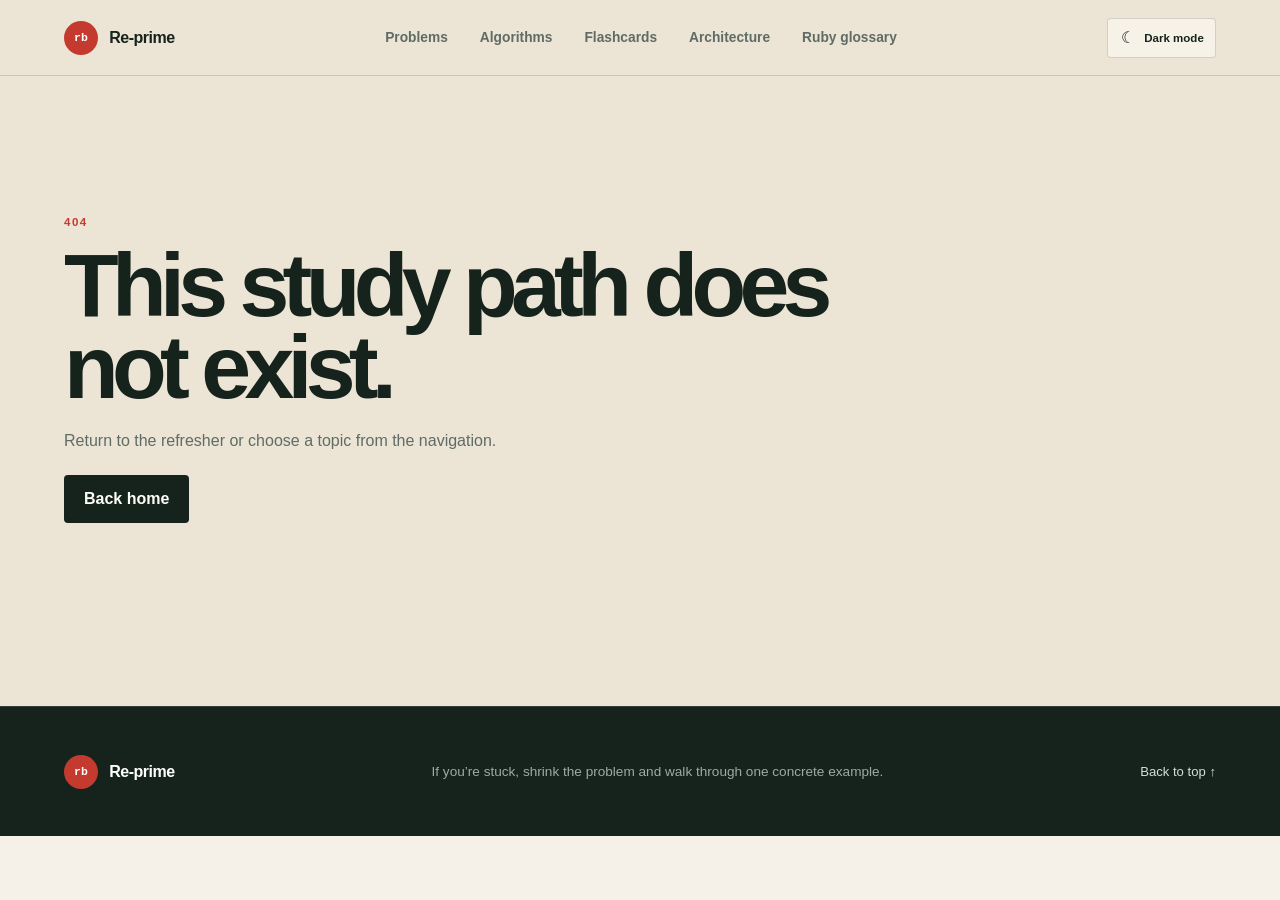
==== commit 7bc47e76: "feat: publish web page load architecture" ====
--- a/algorithms/index.html
+++ b/algorithms/index.html
@@ -21,8 +21,8 @@
       })();
     </script>
     <title>Ruby Re-prime — LeetCode Refresher</title>
-    <script type="module" crossorigin src="/assets/index-C2jdgZdV.js"></script>
-    <link rel="stylesheet" crossorigin href="/assets/index-CvdHVG1L.css">
+    <script type="module" crossorigin src="/assets/index-hylgc3L2.js"></script>
+    <link rel="stylesheet" crossorigin href="/assets/index-CC5N0j30.css">
   </head>
   <body>
     <div id="root"></div>
--- a/assets/index-CC5N0j30.css
+++ b/assets/index-CC5N0j30.css
@@ -0,0 +1 @@
+:root{--lightningcss-light:initial;--lightningcss-dark: ;color-scheme:light;--font-geist-sans:"Inter", "Helvetica Neue", Arial, sans-serif;--font-geist-mono:"SFMono-Regular", Consolas, "Liberation Mono", monospace;--ink:#16231d;--text:#16231d;--muted:#5e6c65;--paper:#f5f1e8;--cream:#ece4d5;--white:#fffdf8;--ruby:#c53a2e;--ruby-dark:#8f241d;--green:#1d5d48;--green-surface:#1d5d48;--ruby-surface:#8f241d;--line:#16231d29;--shadow:0 20px 50px #35271814;--hover:#f0eadf;--callout:#f3eee4;--translucent-panel:#fffdf88c;--nav-translucent:#ece4d5f5;--toolbar-translucent:#f5f1e8f7;--on-dark:#fffdf8;--button-bg:#16231d;--button-text:#fffdf8}:root[data-theme=dark]{--lightningcss-light: ;--lightningcss-dark:initial;color-scheme:dark;--text:#e8efeb;--muted:#a8b7af;--paper:#111914;--cream:#17231d;--white:#1c2922;--ruby:#ef7468;--ruby-dark:#ef7468;--green:#78c7a7;--line:#e8efeb29;--shadow:0 20px 55px #00000047;--hover:#24342b;--callout:#223128;--translucent-panel:#1c2922b8;--nav-translucent:#17231df5;--toolbar-translucent:#111914f7;--button-bg:#e8efeb;--button-text:#111914}*{box-sizing:border-box}html{scroll-behavior:smooth}body{background:var(--paper);color:var(--text);font-family:var(--font-geist-sans), sans-serif;margin:0}button,input{font:inherit}a{color:inherit;text-decoration:none}.hero{background:var(--cream);border-bottom:1px solid var(--line);min-height:auto;padding:0 5vw 4rem}.topbar{border-bottom:1px solid var(--line);justify-content:space-between;align-items:center;height:84px;display:flex}.brand{letter-spacing:-.03em;align-items:center;gap:.7rem;font-weight:700;display:inline-flex}.brand-mark{color:#fff;background:var(--ruby);width:34px;height:34px;font-family:var(--font-geist-mono), monospace;letter-spacing:0;border-radius:50%;place-items:center;font-size:.72rem;display:grid}.nav-links{color:var(--muted);gap:2rem;font-size:.9rem;display:flex}.nav-links a:hover{color:var(--ruby)}.hero-grid{grid-template-columns:1.1fr .9fr;align-items:start;gap:clamp(3rem,7vw,7rem);max-width:1240px;margin:0 auto;padding-top:clamp(2.5rem,6vw,4.5rem);display:grid}.kicker,.eyebrow,.card-label{color:var(--ruby);text-transform:uppercase;letter-spacing:.13em;font-size:.72rem;font-weight:750}h1{letter-spacing:-.075em;max-width:800px;margin:1rem 0 1.5rem;font-size:clamp(3.4rem,7vw,7.2rem);font-weight:640;line-height:.92}.hero-copy{max-width:650px;color:var(--muted);font-size:clamp(1.05rem,1.6vw,1.35rem);line-height:1.6}.hero h1{font-size:clamp(3.4rem,6vw,5.5rem)}.home-reminder{border-left:3px solid var(--ruby);background:var(--translucent-panel);max-width:680px;margin-top:2rem;padding:1.2rem 1.35rem}.home-reminder p{margin:0}.home-reminder p:last-child{color:var(--muted);margin-top:.5rem;font-size:1rem;line-height:1.6}.hero-actions{align-items:center;gap:1.5rem;margin-top:2.5rem;display:flex}.primary-button{background:var(--button-bg);color:var(--button-text);border-radius:4px;padding:.95rem 1.25rem;font-weight:650}.primary-button:hover{color:#fff;background:var(--ruby)}.text-button{color:var(--green);font-weight:650}.mental-model{background:var(--white);border:1px solid var(--line);box-shadow:var(--shadow);border-radius:8px;padding:1.8rem}.loop-row{border-top:1px solid var(--line);grid-template-columns:34px 90px 1fr;align-items:baseline;gap:.7rem;padding:1rem 0;display:grid}.loop-row span{color:var(--ruby);font-family:var(--font-geist-mono), monospace;font-size:.75rem}.loop-row p{color:var(--muted);margin:0;font-size:.83rem;line-height:1.4}.section{padding:7rem 5vw}.section-heading{max-width:1240px;margin:0 auto 3rem}.compact-heading{grid-template-columns:1fr 1.8fr;align-items:end;display:grid}h2{letter-spacing:-.06em;margin:.6rem 0 0;font-size:clamp(2.3rem,4.5vw,4.6rem);font-weight:620;line-height:1}h3{letter-spacing:-.035em}.version-note{max-width:680px;color:var(--muted);margin:1.2rem 0 0;line-height:1.6}.version-note strong{color:var(--green)}.workflow{background:var(--ink);color:var(--on-dark)}.workflow .kicker{color:#e86a5f}.workflow-grid{border-top:1px solid #fff3;border-left:1px solid #fff3;grid-template-columns:repeat(3,1fr);max-width:1240px;margin:0 auto;display:grid}.workflow-card{border-bottom:1px solid #fff3;border-right:1px solid #fff3;min-height:250px;padding:2rem}.workflow-card>span{font-family:var(--font-geist-mono);color:#e86a5f}.workflow-card h3{margin:3rem 0 .7rem;font-size:1.5rem}.workflow-card p{color:#b8c2bd;font-size:.94rem;line-height:1.6}.interview-script{background:#ffffff0d;border-left:3px solid #e86a5f;grid-template-columns:1fr 4fr;gap:2rem;max-width:1240px;margin:2rem auto 0;padding:1.5rem 2rem;display:grid}.interview-script span{color:#e86a5f;text-transform:uppercase;letter-spacing:.1em;font-size:.75rem}.interview-script p{margin:0;font-family:Georgia,serif;font-size:1.25rem;font-style:italic;line-height:1.5}.pattern-section{background:var(--paper)}.pattern-heading{justify-content:space-between;align-items:end;gap:3rem;display:flex}.search-box{background:var(--white);border:1px solid var(--line);border-radius:4px;align-items:center;gap:.8rem;width:min(430px,100%);padding:.9rem 1rem;display:flex}.search-box span{color:var(--ruby);font-size:1.4rem}.search-box input{width:100%;color:var(--text);background:0 0;border:0;outline:0}.search-box button{width:36px;height:36px;color:var(--muted);background:var(--cream);cursor:pointer;border:0;border-radius:50%;flex:0 0 36px;padding:0}.search-box button:hover,.search-box button:focus-visible{color:#fff;background:var(--ruby);outline:none}.topic-layout{grid-template-columns:210px 1fr;align-items:start;gap:3rem;max-width:1240px;margin:0 auto;display:grid}.topic-index{border-top:2px solid var(--text);flex-direction:column;gap:.7rem;padding:1.25rem 0;display:flex;position:sticky;top:2rem}.topic-index p{color:var(--ruby);text-transform:uppercase;letter-spacing:.1em;margin:0 0 .5rem;font-size:.72rem;font-weight:700}.topic-index a{color:var(--muted);font-size:.82rem}.topic-index a:hover{color:var(--ruby);transform:translate(3px)}.topics{grid-template-columns:repeat(2,minmax(0,1fr));gap:1.25rem;display:grid}.topic-card{background:var(--white);border:1px solid var(--line);border-radius:6px;min-width:0;padding:2rem;scroll-margin-top:1.5rem;box-shadow:0 8px 25px #35271809}.topic-card:hover{border-color:#c53a2e73}.topic-topline{justify-content:space-between;align-items:center;display:flex}.topic-number{color:var(--ruby);font-family:var(--font-geist-mono), monospace;font-size:.72rem}.review-check{color:var(--muted);cursor:pointer;align-items:center;gap:.45rem;font-size:.72rem;display:flex}.review-check input,.checklist-grid input{accent-color:var(--ruby)}.topic-card .eyebrow{margin:2.4rem 0 .45rem}.topic-card h3{margin:0 0 1.5rem;font-size:2rem}.recognize{background:var(--callout);border-left:2px solid var(--ruby);min-height:100px;padding:1rem}.recognize strong{margin-bottom:.35rem;font-size:.74rem;display:block}.recognize p{color:var(--muted);margin:0;font-size:.9rem;line-height:1.5}.complexity-line{color:var(--green);font-family:var(--font-geist-mono), monospace;font-size:.74rem;line-height:1.5}.code-wrap{margin:1.3rem 0;position:relative}pre{color:#dfe8e3;font:.78rem/1.65 var(--font-geist-mono), monospace;tab-size:2;background:#17231e;border-radius:4px;margin:0;padding:1.4rem;overflow-x:auto}.code-wrap pre{padding-top:3rem}.copy-button{color:#abb9b2;cursor:pointer;background:#23332b;border:1px solid #ffffff2b;border-radius:3px;padding:.35rem .55rem;font-size:.67rem;position:absolute;top:.6rem;right:.6rem}.copy-button:hover{color:#fff}.hljs-comment{color:#829b8f;font-style:italic}.hljs-keyword,.hljs-literal,.hljs-selector-tag{color:#ff8c82}.hljs-string,.hljs-symbol,.hljs-regexp{color:#b9d889}.hljs-title,.hljs-title.function_,.hljs-title.class_{color:#89c8ff}.hljs-number{color:#d7a8ff}.hljs-built_in,.hljs-type{color:#6ed2b0}.hljs-variable,.hljs-params{color:#f0dfac}.hljs-attr,.hljs-property{color:#ffd18a}.hljs-meta{color:#c7a7ff}.topic-card ul{color:var(--muted);margin:1rem 0 0;padding-left:1.2rem;font-size:.84rem;line-height:1.55}.topic-card li+li{margin-top:.45rem}.no-results{text-align:center;color:var(--muted);background:var(--white);grid-column:1/-1;padding:5rem}.ruby-section{background:var(--cream)}.shortcut-grid{border:1px solid var(--line);border-bottom:0;grid-template-columns:repeat(2,1fr);max-width:1240px;margin:0 auto;display:grid}.shortcut{border-right:1px solid var(--line);border-bottom:1px solid var(--line);background:var(--translucent-panel);grid-template-columns:160px 1fr;gap:1rem;padding:1.1rem 1.3rem;display:grid}.shortcut:nth-child(2n){border-right:0}.shortcut span{font-size:.83rem;font-weight:650}.shortcut code{color:var(--green);font:.77rem/1.5 var(--font-geist-mono), monospace;overflow-wrap:anywhere}.gotchas{color:#fff;background:var(--ruby-surface);grid-template-columns:.8fr 2fr;gap:3rem;max-width:1240px;margin:3rem auto 0;padding:2.5rem;display:grid}.gotchas h3{margin:.7rem 0;font-size:2rem}.gotchas .card-label{color:#ffafa8}.gotchas ul{color:#f3d7d3;margin:0;padding-left:1.2rem;line-height:1.7}.gotchas li+li{margin-top:.6rem}.gotchas code{color:#fff}.complexity-section{background:var(--white)}.complexity-table{border-top:2px solid var(--text);max-width:1240px;margin:0 auto}.complexity-row{border-bottom:1px solid var(--line);grid-template-columns:1fr 1.2fr 2fr;align-items:baseline;gap:2rem;padding:1.35rem .5rem;display:grid}.complexity-row strong{font-family:var(--font-geist-mono);color:var(--ruby)}.complexity-row span{font-weight:650}.complexity-row p{color:var(--muted);margin:0}.complexity-note{max-width:1240px;color:var(--muted);margin:1rem auto 0;font-size:.8rem}.final-checklist{background:var(--green-surface);color:#fff;grid-template-columns:1fr 1.5fr;align-items:start;gap:5rem;display:grid}.final-checklist .kicker{color:#a9d5c3}.checklist-grid{grid-template-columns:repeat(3,1fr);gap:.7rem;display:grid}.checklist-grid label{cursor:pointer;border:1px solid #ffffff40;padding:.8rem;font-size:.84rem}.checklist-grid label:has(input:checked){color:#b9daca;background:#0000001f;text-decoration:line-through}footer{background:var(--ink);color:#fff;border-top:1px solid #ffffff1f;justify-content:space-between;align-items:center;gap:2rem;min-height:130px;padding:2rem 5vw;display:flex}footer p{color:#9baca3;font-size:.85rem}footer>a:last-child{color:#d4ded8;font-size:.82rem}.site-nav{z-index:10;background:var(--cream);border-bottom:1px solid var(--line);justify-content:space-between;align-items:center;height:76px;padding:0 5vw;display:flex;position:relative}.site-nav-links{align-items:stretch;gap:2rem;height:100%;display:flex}.site-nav-links a{color:var(--muted);align-items:center;font-size:.86rem;font-weight:650;display:flex;position:relative}.site-nav-links a:hover,.site-nav-links a.active{color:var(--ruby)}.site-nav-links a.active:after{background:var(--ruby);content:"";height:3px;position:absolute;bottom:-1px;left:0;right:0}.site-nav-actions{align-items:center;gap:.75rem;display:flex}.theme-toggle{border:1px solid var(--line);min-height:40px;color:var(--text);background:var(--translucent-panel);cursor:pointer;border-radius:4px;justify-content:center;align-items:center;gap:.45rem;padding:.55rem .7rem;display:inline-flex}.theme-toggle:hover,.theme-toggle:focus-visible{color:var(--ruby);border-color:var(--ruby);outline:none}.theme-toggle>span{width:1.1rem;font-size:1rem;line-height:1}.theme-toggle strong{font-size:.72rem;font-weight:700}.theme-toggle-mobile{background:var(--cream);justify-content:space-between;width:100%;min-height:48px;padding-inline:.7rem}.theme-toggle-mobile>span{order:2}.theme-toggle-mobile strong{font-size:.92rem}.mobile-nav-menu{display:none;position:relative}.mobile-nav-button{border:1px solid var(--line);background:var(--translucent-panel);cursor:pointer;border-radius:4px;align-content:center;gap:5px;width:44px;height:44px;padding:0 10px;display:grid}.mobile-nav-button span{background:var(--text);width:100%;height:2px;transition:transform .18s,opacity .18s;display:block}.mobile-nav-menu.open .mobile-nav-button span:first-child{transform:translateY(7px)rotate(45deg)}.mobile-nav-menu.open .mobile-nav-button span:nth-child(2){opacity:0}.mobile-nav-menu.open .mobile-nav-button span:last-child{transform:translateY(-7px)rotate(-45deg)}.mobile-nav-panel{z-index:30;border:1px solid var(--line);background:var(--white);border-radius:6px;width:min(330px,100vw - 2.4rem);padding:.7rem;position:absolute;top:calc(100% + 10px);right:0;box-shadow:0 24px 60px #16231d33}.mobile-nav-panel[hidden]{display:none}.mobile-nav-panel p{color:var(--ruby);text-transform:uppercase;letter-spacing:.13em;margin:.8rem .7rem .35rem;font-size:.62rem;font-weight:750}.mobile-nav-panel a{min-height:44px;color:var(--text);border-radius:3px;justify-content:space-between;align-items:center;gap:1rem;padding:.75rem .7rem;font-size:.92rem;font-weight:650;display:flex}.mobile-nav-panel a:hover,.mobile-nav-panel a:focus-visible{background:var(--cream);outline:none}.mobile-nav-panel a.active{color:var(--ruby);background:var(--callout)}.mobile-nav-panel a span{color:var(--muted);text-transform:uppercase;letter-spacing:.1em;font-size:.62rem;font-weight:650}.study-row{transition:transform .18s}.study-row:hover{transform:translate(5px)}.outline-button,.quiet-button{border:1px solid var(--text);color:var(--text);cursor:pointer;background:0 0;border-radius:4px;justify-content:center;align-items:center;padding:.85rem 1.1rem;font-weight:650;display:inline-flex}.outline-button:hover{color:var(--paper);background:var(--text)}.quiet-button{border-color:var(--line);width:100%;color:var(--muted)}.home-topic-grid{border-top:1px solid var(--line);border-left:1px solid var(--line);grid-template-columns:repeat(4,minmax(0,1fr));max-width:1240px;margin:0 auto;display:grid}.home-topic-card{border-right:1px solid var(--line);border-bottom:1px solid var(--line);background:var(--white);flex-direction:column;min-height:215px;padding:1.5rem;transition:background .18s;display:flex}.home-topic-card:hover{background:var(--hover)}.home-topic-card>span,.case-card>span{color:var(--ruby);font:.7rem var(--font-geist-mono)}.home-topic-card p{color:var(--muted);text-transform:uppercase;letter-spacing:.1em;margin:auto 0 .4rem;font-size:.72rem}.home-topic-card h3{margin:0 0 1.4rem;font-size:1.45rem}.home-topic-card strong{color:var(--green);font:.7rem/1.45 var(--font-geist-mono)}.page-hero{background:var(--cream);border-bottom:1px solid var(--line);padding:clamp(3rem,5vw,4.5rem) 5vw}.page-hero-inner{max-width:1240px;margin:0 auto}.page-hero h1{max-width:970px;margin:.8rem 0 1.25rem;font-size:clamp(3rem,5.5vw,5.5rem)}.page-hero .hero-copy{max-width:820px;margin:0;font-size:1.08rem}.review-header{background:var(--cream);border-bottom:1px solid var(--line);padding:3rem 5vw}.review-header-inner{grid-template-columns:minmax(0,.8fr) minmax(360px,1.2fr);align-items:center;gap:clamp(2rem,7vw,7rem);max-width:1240px;margin:0 auto;display:grid}.review-header h1{margin:.65rem 0 0;font-size:clamp(3.2rem,6vw,5.8rem)}.review-reminder{border-left:3px solid var(--ruby);background:var(--translucent-panel);padding:1.25rem 1.4rem}.review-reminder p{margin:0}.review-reminder>p:last-of-type{color:var(--muted);margin-top:.55rem;line-height:1.6}.review-cues{flex-wrap:wrap;gap:.45rem;margin-top:1rem;display:flex}.review-cues span{border:1px solid var(--line);color:var(--green);background:var(--white);font:.69rem/1.35 var(--font-geist-mono);border-radius:3px;padding:.4rem .6rem}.hero-metrics{gap:1px;margin-top:2.5rem;display:flex}.hero-metrics>span{color:#fff;background:var(--ink);min-width:200px;font:.78rem var(--font-geist-mono);flex-direction:column;gap:.35rem;padding:1rem 1.2rem;display:flex}.hero-metrics small{color:#9eb0a6;font:.64rem var(--font-geist-sans);text-transform:uppercase;letter-spacing:.12em}.hero-pill-row{flex-wrap:wrap;gap:.5rem;margin-top:2.2rem;display:flex}.hero-pill-row span{border:1px solid var(--line);color:var(--green);background:var(--translucent-panel);border-radius:30px;padding:.45rem .7rem;font-size:.72rem;font-weight:650}.library-section{max-width:1380px;margin:0 auto}.library-toolbar{justify-content:space-between;align-items:center;gap:2rem;margin-bottom:2rem;display:flex}.library-toolbar>p{max-width:460px;color:var(--muted)}.guide-grid{border-top:1px solid var(--line);border-left:1px solid var(--line);grid-template-columns:repeat(3,minmax(0,1fr));display:grid}.guide-card{border-right:1px solid var(--line);border-bottom:1px solid var(--line);background:var(--white);flex-direction:column;min-height:370px;padding:2rem;display:flex}.guide-card:hover{background:var(--hover)}.guide-card-top{color:var(--ruby);font:.7rem var(--font-geist-mono);justify-content:space-between;display:flex}.guide-card-top em{color:var(--muted);font:650 .66rem var(--font-geist-sans);text-transform:uppercase;letter-spacing:.1em}.guide-card h2{margin:4rem 0 1rem;font-size:clamp(2rem,3vw,3rem)}.guide-card>p{color:var(--muted);margin:0;line-height:1.65}.guide-card-meta{justify-content:space-between;align-items:end;gap:1rem;margin-top:auto;padding-top:1.5rem;display:flex}.guide-card-meta code{color:var(--green);font:.66rem/1.4 var(--font-geist-mono)}.guide-card-meta strong{color:var(--ruby);font-size:.78rem}.detail-section,.arch-detail-layout{grid-template-columns:220px minmax(0,1fr);align-items:start;gap:clamp(3rem,6vw,7rem);max-width:1380px;margin:0 auto;display:grid}.detail-toc{border-top:2px solid var(--text);flex-direction:column;gap:.7rem;padding-top:1rem;display:flex;position:sticky;top:2rem}.detail-toc p{color:var(--ruby);text-transform:uppercase;letter-spacing:.12em;margin:1.3rem 0 .2rem;font-size:.68rem;font-weight:750}.detail-toc a{color:var(--muted);font-size:.78rem}.detail-toc a:first-child{color:var(--green);font-weight:700}.detail-content,.arch-detail-content{min-width:0}.detail-content>section,.arch-detail-content>section,.arch-detail-content>.arch-list-section{scroll-margin-top:2rem}.mental-callout{color:#fff;background:var(--green-surface);padding:clamp(2rem,5vw,4rem)}.mental-callout .card-label{color:#a9d5c3}.mental-callout h2{max-width:900px;font-size:clamp(2.2rem,4.7vw,4.8rem)}.concept-primer{background:var(--cream);margin:1px 0 5rem;padding:clamp(2rem,5vw,4rem);scroll-margin-top:2rem}.concept-primer>h2{max-width:850px}.primer-intro{max-width:850px;color:var(--muted);margin:1.5rem 0 3rem;font-size:1.05rem;line-height:1.75}.primer-walkthrough{border-top:1px solid var(--line);border-left:1px solid var(--line);grid-template-columns:repeat(4,1fr);display:grid}.primer-walkthrough article{border-right:1px solid var(--line);border-bottom:1px solid var(--line);background:var(--white);flex-direction:column;min-height:235px;padding:1.4rem;display:flex}.primer-walkthrough span{color:var(--ruby);font:.68rem var(--font-geist-mono)}.primer-walkthrough h3{margin:2rem 0 .7rem}.primer-walkthrough code{color:var(--green);font:.75rem var(--font-geist-mono)}.primer-walkthrough p{color:var(--muted);margin:auto 0 0;font-size:.8rem;line-height:1.55}.primer-terms{background:var(--line);grid-template-columns:repeat(2,1fr);gap:1px;margin-top:2.5rem;display:grid}.primer-terms article{background:var(--translucent-panel);padding:1.3rem}.primer-terms h3{color:var(--green);margin:0 0 .5rem;font-size:1rem}.primer-terms p{color:var(--muted);margin:0;font-size:.82rem;line-height:1.6}.related-problems{margin:5rem 0;scroll-margin-top:2rem}.related-problems>h2{max-width:760px}.related-intro{color:var(--muted);margin:1rem 0 2rem}.related-problem-grid{background:var(--line);grid-template-columns:repeat(2,minmax(0,1fr));gap:1px;display:grid}.related-problem-grid a{background:var(--white);flex-direction:column;min-width:0;padding:1.4rem;display:flex}.related-problem-grid a:hover{background:var(--cream)}.related-problem-grid span{color:var(--ruby);font:.66rem/1.45 var(--font-geist-mono);text-transform:uppercase}.related-problem-grid h3{margin:1.5rem 0 .7rem;font-size:1.35rem}.related-problem-grid p{color:var(--muted);margin:0;font-size:.84rem;line-height:1.55}.related-problem-grid strong{color:var(--green);margin-top:auto;padding-top:1.2rem;font-size:.75rem}.decision-grid{background:var(--line);grid-template-columns:1fr 1fr;gap:1px;margin:1px 0 5rem;display:grid}.bullet-panel{background:var(--white);padding:2rem}.bullet-panel.yes{border-top:4px solid var(--green)}.bullet-panel.no{border-top:4px solid var(--ruby)}.bullet-panel h3{margin:0 0 1rem;font-size:1.4rem}.bullet-panel ul,.arch-list-section ul{color:var(--muted);margin:0;padding-left:1.2rem;line-height:1.65}.bullet-panel li+li,.arch-list-section li+li{margin-top:.6rem}.method-section,.example-section,.ruby-example,.pitfall-section,.component-section,.tradeoff-section,.failure-section,.flow-section,.deep-dive{margin-top:6rem}.method-section>ol,.flow-section>ol{border-top:1px solid var(--line);margin:2.5rem 0 0;padding:0;list-style:none}.method-section>ol>li,.flow-section>ol>li{border-bottom:1px solid var(--line);grid-template-columns:50px 1fr;gap:1.2rem;padding:1.2rem 0;display:grid}.method-section>ol>li>span,.flow-section>ol>li>span{color:var(--ruby);font:.8rem var(--font-geist-mono)}.method-section>ol>li>p,.flow-section>ol>li>p{color:var(--muted);margin:0;line-height:1.6}.pitfall-section>div{grid-template-columns:repeat(3,1fr);margin-top:2rem;display:grid}.pitfall-section>div p{color:var(--muted);border:1px solid var(--line);background:var(--white);margin:0;padding:1.4rem;line-height:1.55}.example-grid{grid-template-columns:1fr 1fr;gap:1.2rem;margin-top:2rem;display:grid}.example-card{background:var(--white);border:1px solid var(--line);padding:2rem}.example-card>div span{color:var(--ruby);text-transform:uppercase;font-size:.68rem;font-weight:750}.example-card h3{margin:.5rem 0 1.5rem;font-size:1.6rem}.example-card>p{color:var(--muted);line-height:1.6}.example-card dl{grid-template-columns:75px 1fr;gap:.8rem 1rem;margin:2rem 0 0;display:grid}.example-card dt{color:var(--ruby);text-transform:uppercase;font-size:.7rem;font-weight:750}.example-card dd{color:var(--muted);margin:0;font-size:.84rem;line-height:1.5}.ruby-example .code-wrap{margin-top:2rem}.ruby-example pre{padding:2rem;font-size:.84rem}.next-guide{grid-template-columns:1fr 1fr;gap:1px;max-width:1240px;margin:0 auto 7rem;padding:0 5vw;display:grid}.next-guide a{border:1px solid var(--line);background:var(--white);flex-direction:column;gap:.5rem;padding:1.5rem;display:flex}.next-guide a:last-child{text-align:right}.next-guide small{color:var(--muted);text-transform:uppercase;letter-spacing:.1em}.flash-section{grid-template-columns:260px minmax(0,1fr);align-items:start;gap:clamp(3rem,6vw,7rem);max-width:1380px;margin:0 auto;padding:6rem 5vw 8rem;display:grid}.flash-sidebar{position:sticky;top:2rem}.deck-switcher{background:var(--line);grid-template-columns:1fr 1fr;gap:1px;margin-bottom:1.5rem;padding:1px;display:grid}.deck-switcher button{min-height:70px;color:var(--muted);background:var(--white);cursor:pointer;border:0;flex-direction:column;justify-content:center;align-items:flex-start;gap:.2rem;padding:.7rem;font-weight:700;display:flex}.deck-switcher button.active{color:#fff;background:var(--green-surface)}.deck-switcher button span{opacity:.72;font-size:.62rem;font-weight:500}.flash-stats{border-top:2px solid var(--text);grid-template-columns:repeat(3,1fr);display:grid}.flash-stats div{border-bottom:1px solid var(--line);flex-direction:column;gap:.2rem;padding:1rem .4rem;display:flex}.flash-stats strong{color:var(--ruby);font:1.3rem var(--font-geist-mono)}.flash-stats span{color:var(--muted);font-size:.65rem}.filter-label{color:var(--muted);text-transform:uppercase;letter-spacing:.1em;flex-direction:column;gap:.6rem;margin:2rem 0;font-size:.72rem;font-weight:700;display:flex}.filter-label select{border:1px solid var(--line);color:var(--text);background:var(--white);padding:.8rem}.problem-deck-note{border-left:3px solid var(--ruby);background:var(--white);margin:2rem 0;padding:1.2rem}.problem-deck-note p:last-child{color:var(--muted);margin:.6rem 0 0;font-size:.78rem;line-height:1.55}.leitner-explainer{background:var(--cream);border:1px solid var(--line);margin:2rem 0}.leitner-explainer summary{color:var(--green);cursor:pointer;padding:1rem 1.2rem;font-size:.76rem;font-weight:750}.leitner-explainer ol{color:var(--muted);padding-left:1.2rem;font-size:.78rem;line-height:1.6}.leitner-explainer[open] ol{margin:0 1.2rem 1.2rem}.leitner-explainer li+li{margin-top:.5rem}.session-bar{color:var(--muted);justify-content:space-between;gap:1rem;margin-bottom:1rem;font-size:.72rem;display:flex}.flash-card{background:var(--white);border:1px solid var(--line);min-height:590px;box-shadow:var(--shadow);flex-direction:column;padding:clamp(2rem,5vw,4.5rem);display:flex}.flash-card-meta{color:var(--muted);text-transform:uppercase;letter-spacing:.1em;justify-content:space-between;align-items:center;gap:1rem;font-size:.68rem;display:flex}.flash-card-meta>div{align-items:center;gap:.9rem;display:flex}.skip-button{border:1px solid var(--line);min-height:36px;color:var(--green);background:var(--paper);text-transform:none;letter-spacing:0;cursor:pointer;border-radius:3px;padding:.45rem .65rem;font-size:.68rem;font-weight:750}.skip-button:hover,.skip-button:focus-visible{border-color:var(--green);outline:none}.skip-button:disabled{color:var(--muted);cursor:not-allowed;opacity:.48}.skip-button kbd{margin-left:.25rem}.flash-question{margin:auto 0}.flash-question h2{white-space:pre-line;max-width:850px;font-size:clamp(2.3rem,5vw,5rem)}.flash-answer{border-top:1px solid var(--line);margin:auto 0;padding-top:2rem}.flash-answer h3{margin:.8rem 0;font-size:clamp(1.7rem,3vw,3rem)}.flash-answer>p:not(.card-label){max-width:780px;color:var(--muted);line-height:1.65}.flash-study-link{border:1px solid var(--line);background:var(--cream);justify-content:space-between;align-items:center;gap:1rem;max-width:780px;margin-top:1.5rem;padding:.9rem 1rem;display:flex}.flash-study-link span{color:var(--muted);font-size:.72rem}.flash-study-link strong{color:var(--green);font-size:.8rem}.flash-study-link:hover{border-color:var(--green)}.reveal-button{color:var(--button-text);background:var(--button-bg);cursor:pointer;border:0;border-radius:4px;padding:1.1rem}kbd{font:.65rem var(--font-geist-mono);opacity:.75;border:1px solid;border-radius:3px;padding:.15rem .35rem}.grade-buttons{grid-template-columns:1fr 1fr;gap:.8rem;display:grid}.grade-buttons button{text-align:left;border:1px solid var(--line);background:var(--paper);cursor:pointer;border-radius:4px;grid-template-columns:28px 1fr;padding:1rem;display:grid}.grade-buttons button:hover{border-color:var(--text)}.grade-buttons button>span{grid-row:1/3}.grade-buttons small{color:var(--muted)}.again-button{color:var(--ruby)}.got-button{color:var(--green)}.session-complete{background:var(--white);border:1px solid var(--line);flex-direction:column;justify-content:center;min-height:590px;padding:clamp(2rem,5vw,5rem);display:flex}.session-complete>p:not(.kicker){color:var(--muted)}.session-complete>div{gap:.8rem;margin-top:2rem;display:flex}.keyboard-note{color:var(--muted);text-align:center;font-size:.7rem}.architecture-principle{text-align:center;max-width:1100px;margin:0 auto}.architecture-principle blockquote{letter-spacing:-.035em;margin:1.5rem auto;font:italic clamp(1.8rem,4vw,3.7rem)/1.2 Georgia,serif}.architecture-principle>p:last-child{max-width:760px;color:var(--muted);margin:2rem auto 0;line-height:1.7}.architecture-glossary-callout{border-top:1px solid var(--line);border-bottom:1px solid var(--line);grid-template-columns:1.15fr .85fr;align-items:end;gap:clamp(2rem,7vw,7rem);max-width:1240px;margin:0 auto 7rem;padding-block:3rem;display:grid}.architecture-glossary-callout h2{font-size:clamp(2.2rem,4vw,4rem)}.architecture-glossary-callout>div:last-child>p{color:var(--muted);margin:0 0 2rem;line-height:1.7}.interview-timeline{color:#fff;background:var(--ink)}.interview-timeline .kicker{color:#e86a5f}.timeline-grid{border-top:1px solid #ffffff2e;border-left:1px solid #ffffff2e;grid-template-columns:repeat(6,1fr);max-width:1240px;margin:0 auto;display:grid}.timeline-grid article{border-bottom:1px solid #ffffff2e;border-right:1px solid #ffffff2e;padding:1.4rem}.timeline-grid span{color:#e86a5f;font:.72rem var(--font-geist-mono)}.timeline-grid h3{margin:2.5rem 0 .7rem}.timeline-grid p{color:#aebbb4;font-size:.78rem;line-height:1.55}.foundation-grid{background:var(--line);grid-template-columns:repeat(3,1fr);gap:1px;max-width:1240px;margin:0 auto;display:grid}.foundation-grid article{background:var(--white);padding:2rem}.foundation-grid article>span{color:var(--ruby);font:.7rem var(--font-geist-mono)}.foundation-grid h3{margin:2rem 0 1rem;font-size:1.7rem}.foundation-grid strong{min-height:50px;color:var(--green);line-height:1.45;display:block}.foundation-grid ul{color:var(--muted);padding-left:1.1rem;font-size:.82rem;line-height:1.6}.case-study-section{background:var(--cream)}.case-grid{grid-template-columns:repeat(3,1fr);gap:1.2rem;max-width:1240px;margin:0 auto;display:grid}.case-card{background:var(--white);border:1px solid var(--line);flex-direction:column;min-height:410px;padding:2rem;display:flex}.case-card:hover{box-shadow:var(--shadow);transform:translateY(-3px)}.case-card>p{color:var(--ruby);text-transform:uppercase;letter-spacing:.1em;margin:auto 0 .5rem;font-size:.7rem;font-weight:750}.case-card h3{margin:0;font-size:2.1rem}.case-card ul{color:var(--muted);padding-left:1.1rem;font-size:.8rem;line-height:1.55}.case-card>strong{color:var(--green);margin-top:1rem;font-size:.78rem}.pressure-section{color:#fff;background:var(--ruby-surface);grid-template-columns:.8fr 1.7fr;gap:5rem;display:grid}.pressure-section .kicker{color:#ffafa8}.pressure-grid{border-top:1px solid #ffffff40;border-left:1px solid #ffffff40;grid-template-columns:repeat(3,1fr);display:grid}.pressure-grid p{border-bottom:1px solid #ffffff40;border-right:1px solid #ffffff40;margin:0;padding:1.3rem}.glossary-intro{grid-template-columns:1.25fr .75fr;align-items:end;gap:clamp(2rem,7vw,7rem);max-width:1240px;margin:0 auto;display:grid}.glossary-intro h2{font-size:clamp(2.5rem,5vw,5.2rem)}.glossary-intro>p{color:var(--muted);margin:0;line-height:1.75}.architecture-glossary-section{background:var(--cream);padding-top:1rem}.glossary-toolbar{background:var(--white);border:1px solid var(--line);max-width:1240px;margin:0 auto 2rem;padding:1.3rem}.glossary-search{color:var(--text);grid-template-columns:190px 1fr;align-items:center;gap:1rem;font-size:.78rem;font-weight:700;display:grid}.glossary-search>div{background:var(--paper);border:1px solid var(--line);align-items:center;gap:.7rem;padding:.65rem .8rem;display:flex}.glossary-search>div>span{color:var(--ruby);font-size:1.3rem}.glossary-search input{width:100%;min-width:0;color:var(--text);background:0 0;border:0;outline:0}.glossary-search button{width:28px;height:28px;color:var(--muted);background:var(--cream);cursor:pointer;border:0;border-radius:50%;flex:0 0 28px;padding:0}.glossary-search button:hover,.glossary-search button:focus-visible{color:#fff;background:var(--ruby)}.glossary-categories{flex-wrap:wrap;gap:.45rem;margin-top:1rem;display:flex}.glossary-categories button{color:var(--muted);border:1px solid var(--line);cursor:pointer;background:0 0;padding:.55rem .75rem;font-size:.72rem}.glossary-categories button:hover,.glossary-categories button:focus-visible{color:var(--ruby);border-color:var(--ruby)}.glossary-categories button.active{color:#fff;background:var(--green-surface);border-color:var(--green-surface)}.glossary-toolbar>p{color:var(--muted);margin:1rem 0 0;font-size:.7rem}.glossary-grid{grid-template-columns:repeat(2,minmax(0,1fr));align-items:start;gap:1.2rem;max-width:1240px;margin:0 auto;display:grid}.glossary-entry{background:var(--white);border:1px solid var(--line);padding:clamp(1.4rem,3vw,2.2rem);scroll-margin-top:1.5rem;position:relative;box-shadow:0 8px 25px #35271809}.glossary-entry header{color:var(--ruby);font:.68rem var(--font-geist-mono);justify-content:space-between;gap:1rem;display:flex}.glossary-entry header p{color:var(--muted);font:700 .65rem var(--font-geist-sans);text-align:right;text-transform:uppercase;letter-spacing:.09em;margin:0}.glossary-entry h2{margin:2.5rem 0 1rem;font-size:clamp(2.25rem,4vw,3.6rem)}.glossary-definition{margin:0;font-size:1.05rem;line-height:1.65}.glossary-entry aside{background:var(--callout);border-left:3px solid var(--green);margin:1.5rem 0 2rem;padding:1rem 1.1rem}.glossary-entry aside strong{color:var(--green);text-transform:uppercase;letter-spacing:.08em;font-size:.74rem}.glossary-entry aside p{color:var(--muted);margin:.45rem 0 0;font-size:.88rem;line-height:1.6}.glossary-examples>ol{counter-reset:glossary-example;margin:.8rem 0 0;padding:0;list-style:none}.glossary-examples li{counter-increment:glossary-example;border-top:1px solid var(--line);grid-template-columns:120px 1fr;gap:1rem;padding:1rem 0;display:grid}.glossary-examples li strong:before{content:"0" counter(glossary-example) " · ";color:var(--ruby);font-family:var(--font-geist-mono);font-weight:500}.glossary-examples li strong{font-size:.78rem;line-height:1.45}.glossary-examples li p{color:var(--muted);margin:0;font-size:.84rem;line-height:1.6}.glossary-anchor{color:var(--green);font:.68rem var(--font-geist-mono);margin-top:1.2rem;display:inline-block}.glossary-empty{text-align:center;background:var(--white);border:1px solid var(--line);max-width:1240px;min-height:430px;margin:0 auto;padding:clamp(2rem,7vw,6rem)}.glossary-empty h2{margin-bottom:2rem}.prompt-card{background:var(--cream);border-left:4px solid var(--ruby);padding:clamp(2rem,5vw,4rem)}.prompt-card h2{font-size:clamp(2rem,4vw,4rem)}.prompt-card>p:not(.card-label){color:var(--muted);line-height:1.65}.prompt-card .design-note{border-top:1px solid var(--line);margin-top:1.5rem;padding-top:1.2rem}.prompt-card .design-note strong{color:var(--text)}.arch-list-section{margin-top:5rem;scroll-margin-top:2rem}.arch-list-section h2{margin-bottom:2rem}.arch-list-section li{padding:.35rem 0;font-size:1rem}.contract-grid{background:var(--line);grid-template-columns:1fr 1fr;gap:1px;margin-top:6rem;scroll-margin-top:2rem;display:grid}.contract-grid>div{background:var(--white);padding:2rem}.contract-grid h2{margin-bottom:2rem;font-size:2.5rem}.contract-grid code{color:#dfe8e3;background:var(--ink);font:.72rem/1.5 var(--font-geist-mono);margin-top:.7rem;padding:.8rem;display:block}.contract-grid div>p:not(.kicker){color:var(--muted);border-bottom:1px solid var(--line);padding-bottom:1rem;line-height:1.55}.component-grid{background:var(--line);grid-template-columns:repeat(2,1fr);gap:1px;margin-top:2rem;display:grid}.component-grid article{background:var(--white);padding:1.7rem}.component-grid h3{margin:0 0 .7rem;font-size:1.35rem}.component-grid strong{color:var(--green);font-size:.85rem}.component-grid p{color:var(--muted);font-size:.84rem;line-height:1.6}.additional-flow-grid{background:var(--line);grid-template-columns:repeat(2,1fr);gap:1px;margin-top:2rem;display:grid}.additional-flow-grid article{background:var(--white);padding:1.7rem}.additional-flow-grid h3{margin-top:0;font-size:1.25rem}.additional-flow-grid ol{color:var(--muted);margin:1rem 0 0;padding-left:1.2rem;line-height:1.6}.additional-flow-grid li+li{margin-top:.65rem}.tradeoff-section>article{border-bottom:1px solid var(--line);padding:2rem 0}.tradeoff-section article h3{font-size:1.5rem}.tradeoff-section article>div{grid-template-columns:1fr 1fr;gap:1rem;display:grid}.tradeoff-section article p{color:var(--muted);background:var(--white);border:1px solid var(--line);margin:0;padding:1rem;line-height:1.55}.tradeoff-section article p span{color:var(--ruby);font:.7rem var(--font-geist-mono);margin-bottom:.5rem;display:block}.tradeoff-section article>strong{color:var(--green);margin-top:1rem;line-height:1.5;display:block}.failure-section>div{background:var(--line);grid-template-columns:1fr 1fr;gap:1px;margin-top:2rem;display:grid}.failure-section article{background:var(--white);padding:1.5rem}.failure-section h3{color:var(--ruby);margin-top:0}.failure-section p{color:var(--muted);line-height:1.6}.readiness-section{margin-top:6rem;scroll-margin-top:2rem}.readiness-section>div{background:var(--line);grid-template-columns:repeat(2,1fr);gap:1px;margin-top:2rem;display:grid}.readiness-section article{background:var(--white);padding:1.7rem}.readiness-section h3{color:var(--green);margin-top:0}.readiness-section ul{color:var(--muted);margin:0;padding-left:1.15rem;line-height:1.6}.readiness-section li+li{margin-top:.65rem}.deep-dive{color:#fff;background:var(--green-surface);padding:2rem}.deep-dive .kicker{color:#a9d5c3}.deep-dive div{flex-wrap:wrap;gap:.5rem;margin-top:2rem;display:flex}.deep-dive span{border:1px solid #ffffff4d;padding:.55rem .7rem;font-size:.78rem}.next-guide.single{grid-template-columns:1fr}.not-found{background:var(--cream);min-height:70vh;padding:8rem 5vw}.not-found p:not(.kicker){color:var(--muted);margin-bottom:2.5rem}.problem-library{max-width:1380px;margin:0 auto}.problem-grid{border-top:1px solid var(--line);border-left:1px solid var(--line);grid-template-columns:repeat(3,minmax(0,1fr));display:grid}.problem-card{border-right:1px solid var(--line);border-bottom:1px solid var(--line);background:var(--white);flex-direction:column;min-height:425px;padding:1.8rem;display:flex}.problem-card:hover{background:var(--hover)}.problem-card>div{color:var(--ruby);font:.7rem var(--font-geist-mono);justify-content:space-between;gap:1rem;display:flex}.problem-card>div em{color:var(--muted);font:650 .65rem var(--font-geist-sans);text-transform:uppercase;letter-spacing:.09em;text-align:right}.problem-card h2{margin:3.5rem 0 1rem;font-size:clamp(2rem,3vw,3rem)}.problem-card>p{color:var(--muted);line-height:1.6}.problem-card>strong{color:var(--green);margin-top:auto;padding-top:1.5rem;font-size:.85rem;line-height:1.45}.problem-card dl{border-top:1px solid var(--line);grid-template-columns:45px 1fr;gap:.35rem .8rem;margin:1.2rem 0 0;padding-top:1rem;display:grid}.problem-card dt{color:var(--muted);text-transform:uppercase;letter-spacing:.08em;font-size:.65rem}.problem-card dd{font:.7rem var(--font-geist-mono);margin:0}.problem-metrics>span:first-child{min-width:min(420px,45vw)}.problem-detail-layout{grid-template-columns:220px minmax(0,1fr);align-items:start;gap:clamp(3rem,6vw,7rem);max-width:1380px;margin:0 auto;display:grid}.problem-detail-content{min-width:0}.related-algorithms{border-left:3px solid var(--ruby);background:var(--cream);grid-template-columns:minmax(190px,.7fr) minmax(0,1.3fr);gap:1.5rem;margin-bottom:3rem;padding:1.4rem;display:grid}.related-algorithms p{margin:0}.related-algorithms>div:first-child>p:last-child{color:var(--muted);margin-top:.55rem;font-size:.82rem;line-height:1.5}.related-algorithms>div:last-child{background:var(--line);grid-template-columns:repeat(2,minmax(0,1fr));gap:1px;display:grid}.related-algorithms a{background:var(--white);flex-direction:column;gap:.4rem;min-width:0;padding:1rem;display:flex}.related-algorithms a:hover{background:var(--paper)}.related-algorithms a span{color:var(--muted);text-transform:uppercase;letter-spacing:.08em;font-size:.62rem}.related-algorithms a strong{color:var(--green);font-size:.84rem;line-height:1.35}.problem-markdown{min-width:0;max-width:960px}.markdown-content>:first-child{margin-top:0}.markdown-content h2{border-bottom:1px solid var(--line);margin:5rem 0 1.4rem;padding-bottom:.8rem;scroll-margin-top:2rem;font-size:clamp(2.1rem,4vw,4rem)}.markdown-content h3{margin:3rem 0 1rem;font-size:1.65rem}.markdown-content h4{color:var(--green);margin:2rem 0 .7rem;font-size:1.1rem}.markdown-content p,.markdown-content li{color:var(--muted);line-height:1.75}.markdown-content strong{color:var(--text)}.markdown-content ul,.markdown-content ol{padding-left:1.4rem}.markdown-content li+li{margin-top:.45rem}.markdown-content blockquote{border-left:4px solid var(--ruby);background:var(--cream);margin:2rem 0;padding:1.5rem 2rem}.markdown-content blockquote p{color:var(--text);margin:0;font:italic 1.2rem/1.6 Georgia,serif}.markdown-content pre{margin:1.5rem 0;padding:1.6rem;font-size:.82rem}.markdown-content :not(pre)>code{color:var(--green);background:var(--cream);font:.82em var(--font-geist-mono);border-radius:3px;padding:.15rem .35rem}.markdown-content table{border-collapse:collapse;width:100%;margin:2rem 0;font-size:.84rem}.markdown-content th,.markdown-content td{border:1px solid var(--line);text-align:left;padding:.8rem}.markdown-content th{background:var(--cream)}.markdown-content td{color:var(--muted);background:var(--white)}.markdown-content details{margin-top:1.5rem}.markdown-content summary{border:1px solid var(--line);background:var(--cream);color:var(--green);cursor:pointer;padding:1rem 1.2rem;font-weight:700}.markdown-content details[open] summary{margin-bottom:2rem}.convention-intro{background:var(--white)}.principle-grid{border-top:1px solid var(--line);border-left:1px solid var(--line);grid-template-columns:repeat(4,1fr);max-width:1240px;margin:0 auto;display:grid}.principle-grid article{border-right:1px solid var(--line);border-bottom:1px solid var(--line);flex-direction:column;min-height:255px;padding:1.7rem;display:flex}.principle-grid span{color:var(--ruby);font:.7rem var(--font-geist-mono)}.principle-grid h3{margin:auto 0 .7rem;font-size:1.45rem}.principle-grid p{color:var(--muted);margin:0;font-size:.86rem;line-height:1.6}.convention-section{background:var(--paper)}.convention-section .pattern-heading>p{max-width:430px;color:var(--muted);line-height:1.6}.convention-table{border-top:2px solid var(--text);max-width:1240px;margin:0 auto}.convention-row{border-bottom:1px solid var(--line);grid-template-columns:1.1fr 1.45fr 1.45fr 2fr;align-items:start;gap:1.2rem;padding:1.3rem .5rem;display:grid}.convention-row>strong{font-size:.86rem}.convention-row code{color:var(--green);background:var(--white);font:.72rem/1.55 var(--font-geist-mono);overflow-wrap:anywhere;padding:.25rem .4rem}.convention-row .avoid-code{color:var(--ruby);-webkit-text-decoration:line-through #c53a2e59;text-decoration:line-through #c53a2e59}.convention-row p{color:var(--muted);margin:0;font-size:.82rem;line-height:1.55}.convention-head{color:var(--muted);text-transform:uppercase;letter-spacing:.1em;font-size:.65rem}.convention-head strong{font-size:.65rem}.convention-example{color:#fff;background:var(--ink);grid-template-columns:.8fr 1.4fr;align-items:start;gap:clamp(3rem,7vw,8rem);display:grid}.convention-example .kicker{color:#e86a5f}.convention-example>div>p:last-child{color:#aebbb4;line-height:1.65}.convention-example .code-wrap{margin:0}@media (width<=980px){.hero-grid,.compact-heading,.final-checklist,.review-header-inner{grid-template-columns:1fr}.hero-grid{padding-top:3rem}.mental-model{transform:none}.workflow-grid{grid-template-columns:repeat(2,1fr)}.topic-layout{grid-template-columns:1fr}.topic-index{display:none}.pattern-heading{flex-direction:column;align-items:stretch}.search-box{width:100%}.gotchas{grid-template-columns:1fr}.compact-heading{gap:1rem}.home-topic-grid,.guide-grid,.case-grid,.problem-grid{grid-template-columns:repeat(2,1fr)}.detail-section,.arch-detail-layout,.flash-section,.problem-detail-layout{grid-template-columns:1fr}.detail-toc,.flash-sidebar{position:static}.detail-toc{display:none}.problem-detail-layout .detail-toc{background:var(--line);border-top:0;grid-template-columns:repeat(3,minmax(0,1fr));gap:1px;padding:0;display:grid}.problem-detail-layout .detail-toc p{display:none}.problem-detail-layout .detail-toc a{min-height:56px;color:var(--green);background:var(--white);align-items:center;padding:.8rem;font-size:.72rem;font-weight:700;line-height:1.35;display:flex}.timeline-grid{grid-template-columns:repeat(3,1fr)}.foundation-grid{grid-template-columns:repeat(2,1fr)}.pressure-section{grid-template-columns:1fr}.primer-walkthrough,.principle-grid{grid-template-columns:repeat(2,1fr)}.architecture-glossary-callout,.glossary-intro,.glossary-grid{grid-template-columns:1fr}.convention-row{grid-template-columns:1fr 1.3fr 1.3fr}.convention-row p{grid-column:1/-1}.convention-head strong:last-child{display:none}.convention-example{grid-template-columns:minmax(0,1fr)}.convention-example>*{min-width:0}}@media (width<=1100px){.topbar .nav-links{display:none}.topbar .mobile-nav-menu{display:block}}@media (width<=700px){.hero{padding-inline:1.2rem}.nav-links,.site-nav-links{display:none}.mobile-nav-menu{display:block}.topbar{z-index:20;position:relative}.site-nav{z-index:20;background:var(--nav-translucent);-webkit-backdrop-filter:blur(12px);backdrop-filter:blur(12px);height:64px;padding-inline:1.2rem;position:sticky;top:0}.theme-toggle-desktop{display:none}.section{padding:4rem 1.2rem}.architecture-glossary-callout{margin-bottom:4rem;padding-block:2.5rem}h1{font-size:clamp(3rem,15vw,5rem)}.hero-grid{gap:2.5rem;padding-top:2.5rem}.hero h1{font-size:clamp(3.2rem,14vw,4.6rem)}.home-reminder{margin-top:1.5rem}.page-hero{padding:2.25rem 1.2rem}.page-hero h1{margin:.65rem 0 1rem;font-size:clamp(2.65rem,12vw,3.7rem)}.page-hero .hero-copy{margin-bottom:0;font-size:1rem;line-height:1.55}.review-header{padding:2.25rem 1.2rem}.review-header-inner{gap:1.4rem}.review-header h1{font-size:clamp(3rem,14vw,4.2rem)}.review-reminder{padding:1rem 1.1rem}.review-cues{gap:.35rem}.review-cues span{font-size:.64rem}.hero-actions{flex-direction:column;align-items:flex-start}.loop-row{grid-template-columns:28px 75px 1fr}.workflow-grid,.topics,.shortcut-grid{grid-template-columns:1fr}.workflow-card{min-height:220px}.interview-script{grid-template-columns:1fr}.topic-card{padding:1.25rem}.shortcut{border-right:0;grid-template-columns:1fr}.complexity-row{grid-template-columns:1fr 1fr;gap:.5rem}.complexity-row p{grid-column:1/-1}.checklist-grid{grid-template-columns:repeat(2,1fr)}footer{flex-direction:column;align-items:flex-start}.home-topic-grid,.guide-grid,.case-grid,.foundation-grid,.problem-grid{grid-template-columns:1fr}.library-toolbar{z-index:8;background:var(--toolbar-translucent);-webkit-backdrop-filter:blur(12px);backdrop-filter:blur(12px);border-bottom:1px solid var(--line);gap:.45rem;margin:0 -1.2rem 1rem;padding:.75rem 1.2rem;position:sticky;top:64px}.library-toolbar>p{margin:0;font-size:.73rem;line-height:1.35}.search-box{padding:.55rem .7rem}.glossary-search{grid-template-columns:1fr;gap:.55rem}.glossary-categories{grid-template-columns:repeat(2,minmax(0,1fr));display:grid}.glossary-categories button:first-child{grid-column:1/-1}.glossary-entry{padding:1.25rem}.glossary-entry h2{margin-top:1.8rem}.glossary-examples li{grid-template-columns:1fr;gap:.35rem}.guide-card,.problem-card{min-height:0;padding:1.25rem}.guide-card h2,.problem-card h2{margin:1.6rem 0 .8rem;font-size:2rem}.guide-card>p,.problem-card>p{margin:0;font-size:.9rem;line-height:1.5}.guide-card-meta,.problem-card>strong{margin-top:1.2rem;padding-top:1rem}.problem-card dl{margin-top:.9rem;padding-top:.8rem}.problem-metrics{grid-template-columns:1fr 1fr;display:grid}.problem-metrics>span{min-width:0}.problem-metrics>span:first-child{grid-column:1/-1;min-width:0}.hero-metrics{grid-template-columns:repeat(2,minmax(0,1fr));margin-top:1.7rem;display:grid}.hero-metrics>span{min-width:0}.markdown-content h2{margin-top:3.5rem}.markdown-content table{display:block;overflow-x:auto}.library-toolbar,.session-complete>div{flex-direction:column;align-items:stretch}.decision-grid,.example-grid,.contract-grid,.component-grid,.additional-flow-grid,.tradeoff-section article>div,.failure-section>div,.readiness-section>div,.related-problem-grid,.related-algorithms,.related-algorithms>div:last-child{grid-template-columns:1fr}.related-algorithms{gap:1rem;padding:1.1rem}.pitfall-section>div,.timeline-grid,.pressure-grid{grid-template-columns:1fr}.flash-section{flex-direction:column;gap:1rem;padding:2.5rem 1.2rem 5rem;display:flex}.flash-sidebar{display:contents}.flash-primary-controls{order:1}.flash-workspace{order:2}.flash-secondary-controls{order:3}.problem-deck-note{display:none}.filter-label{margin:1rem 0 0}.flash-secondary-controls{margin-top:.5rem}.leitner-explainer{margin:0 0 .75rem}.flash-card{min-height:440px;padding:1.4rem}.flash-card.revealed{min-height:0}.flash-question{margin:2rem 0}.flash-question h2{font-size:clamp(1.8rem,8.5vw,2.5rem);line-height:1.03}.flash-card.revealed .flash-question{margin:1.4rem 0}.flash-answer{margin:0 0 1.2rem;padding-top:1.2rem}.flash-answer h3{font-size:1.65rem}.grade-buttons{grid-template-columns:1fr 1fr}.grade-buttons button{grid-template-columns:22px 1fr;min-height:72px;padding:.75rem;font-size:.86rem}.grade-buttons small{font-size:.62rem}.keyboard-note,.reveal-button kbd,.skip-button kbd{display:none}.reveal-button{min-height:52px}.session-complete{min-height:440px}.next-guide{grid-template-columns:1fr}.next-guide a:last-child{text-align:left}.principle-grid{grid-template-columns:1fr}.convention-row{grid-template-columns:1fr;gap:.5rem;padding:1.2rem 0}.convention-row p{grid-column:auto}.convention-head{display:none}.primer-walkthrough,.primer-terms{grid-template-columns:1fr}.flash-study-link{flex-direction:column;align-items:flex-start}}@media print{.topbar,.site-nav,.mobile-nav-menu,.theme-toggle,.hero-actions,.search-box,.topic-index,.detail-toc,.review-check,.copy-button,footer{display:none}.hero{min-height:auto;padding-bottom:2rem}.section{padding:2rem}.topics{grid-template-columns:1fr}.topic-card,.workflow-card{break-inside:avoid;box-shadow:none}}
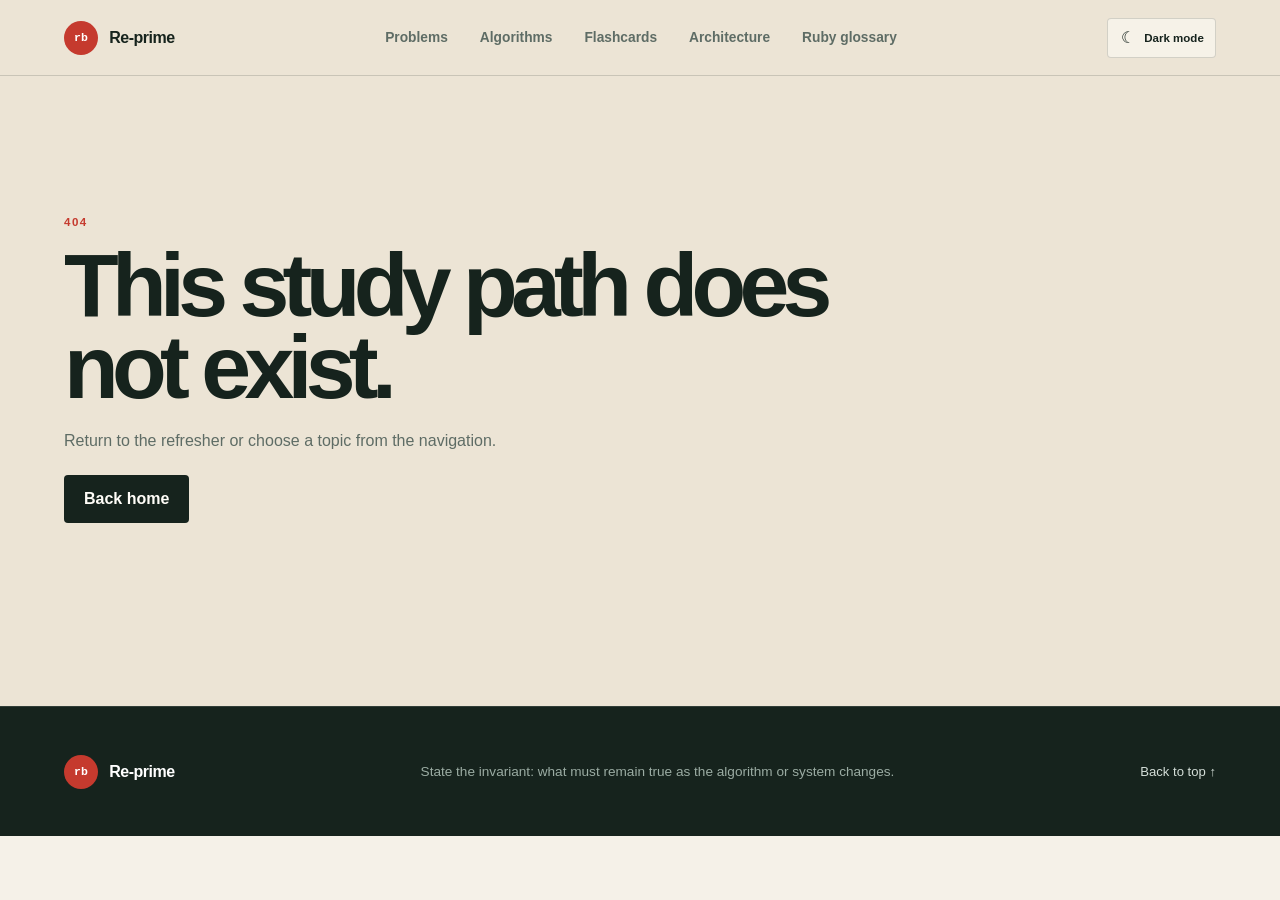
==== commit d42040d7: "feat: publish memory allocator guide" ====
--- a/algorithms/index.html
+++ b/algorithms/index.html
@@ -3,7 +3,7 @@
   <head>
     <meta charset="UTF-8" />
     <meta name="viewport" content="width=device-width, initial-scale=1.0" />
-    <meta name="description" content="A private Ruby 3.2 interview refresher with 52 verified problem discussions, approach-recall flashcards, algorithm guides, and system-design case studies." />
+    <meta name="description" content="A private Ruby 3.2 interview refresher with 53 verified problem discussions, approach-recall flashcards, algorithm guides, and system-design case studies." />
     <meta name="robots" content="noindex, nofollow" />
     <meta name="theme-color" content="#ece4d5" />
     <script>
@@ -21,7 +21,7 @@
       })();
     </script>
     <title>Ruby Re-prime — LeetCode Refresher</title>
-    <script type="module" crossorigin src="/assets/index-hylgc3L2.js"></script>
+    <script type="module" crossorigin src="/assets/index-BNn8FuzS.js"></script>
     <link rel="stylesheet" crossorigin href="/assets/index-CC5N0j30.css">
   </head>
   <body>
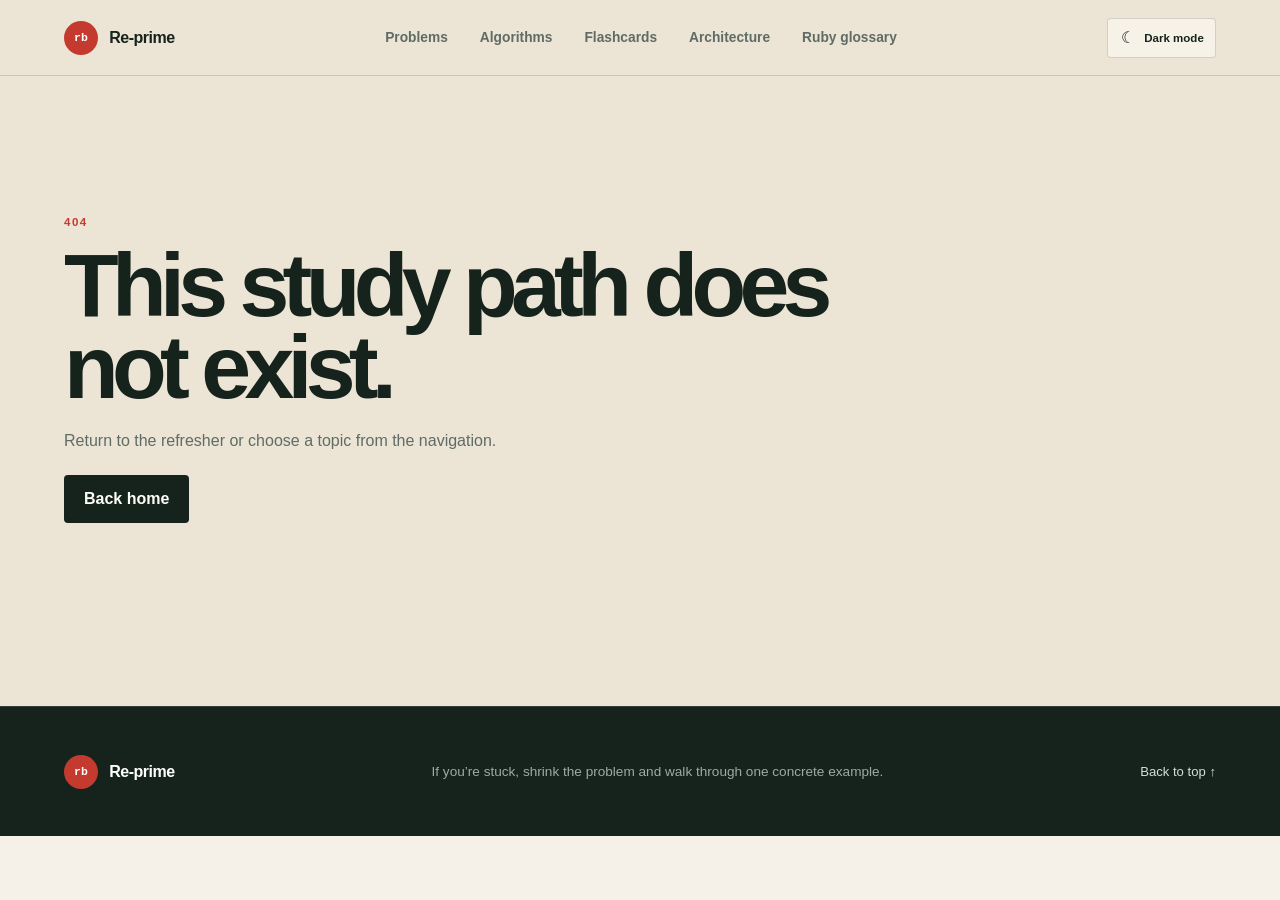
==== commit 453f3bfa: "feat: publish deeper architecture interview answers" ====
--- a/algorithms/index.html
+++ b/algorithms/index.html
@@ -21,8 +21,8 @@
       })();
     </script>
     <title>Ruby Re-prime — LeetCode Refresher</title>
-    <script type="module" crossorigin src="/assets/index-BNn8FuzS.js"></script>
-    <link rel="stylesheet" crossorigin href="/assets/index-CC5N0j30.css">
+    <script type="module" crossorigin src="/assets/index-BYOcMsYa.js"></script>
+    <link rel="stylesheet" crossorigin href="/assets/index-CTVUOZTx.css">
   </head>
   <body>
     <div id="root"></div>
--- a/assets/index-CTVUOZTx.css
+++ b/assets/index-CTVUOZTx.css
@@ -0,0 +1 @@
+:root{--lightningcss-light:initial;--lightningcss-dark: ;color-scheme:light;--font-geist-sans:"Inter", "Helvetica Neue", Arial, sans-serif;--font-geist-mono:"SFMono-Regular", Consolas, "Liberation Mono", monospace;--ink:#16231d;--text:#16231d;--muted:#5e6c65;--paper:#f5f1e8;--cream:#ece4d5;--white:#fffdf8;--ruby:#c53a2e;--ruby-dark:#8f241d;--green:#1d5d48;--green-surface:#1d5d48;--ruby-surface:#8f241d;--line:#16231d29;--shadow:0 20px 50px #35271814;--hover:#f0eadf;--callout:#f3eee4;--translucent-panel:#fffdf88c;--nav-translucent:#ece4d5f5;--toolbar-translucent:#f5f1e8f7;--on-dark:#fffdf8;--button-bg:#16231d;--button-text:#fffdf8}:root[data-theme=dark]{--lightningcss-light: ;--lightningcss-dark:initial;color-scheme:dark;--text:#e8efeb;--muted:#a8b7af;--paper:#111914;--cream:#17231d;--white:#1c2922;--ruby:#ef7468;--ruby-dark:#ef7468;--green:#78c7a7;--line:#e8efeb29;--shadow:0 20px 55px #00000047;--hover:#24342b;--callout:#223128;--translucent-panel:#1c2922b8;--nav-translucent:#17231df5;--toolbar-translucent:#111914f7;--button-bg:#e8efeb;--button-text:#111914}*{box-sizing:border-box}html{scroll-behavior:smooth}body{background:var(--paper);color:var(--text);font-family:var(--font-geist-sans), sans-serif;margin:0}button,input{font:inherit}a{color:inherit;text-decoration:none}.hero{background:var(--cream);border-bottom:1px solid var(--line);min-height:auto;padding:0 5vw 4rem}.topbar{border-bottom:1px solid var(--line);justify-content:space-between;align-items:center;height:84px;display:flex}.brand{letter-spacing:-.03em;align-items:center;gap:.7rem;font-weight:700;display:inline-flex}.brand-mark{color:#fff;background:var(--ruby);width:34px;height:34px;font-family:var(--font-geist-mono), monospace;letter-spacing:0;border-radius:50%;place-items:center;font-size:.72rem;display:grid}.nav-links{color:var(--muted);gap:2rem;font-size:.9rem;display:flex}.nav-links a:hover{color:var(--ruby)}.hero-grid{grid-template-columns:1.1fr .9fr;align-items:start;gap:clamp(3rem,7vw,7rem);max-width:1240px;margin:0 auto;padding-top:clamp(2.5rem,6vw,4.5rem);display:grid}.kicker,.eyebrow,.card-label{color:var(--ruby);text-transform:uppercase;letter-spacing:.13em;font-size:.72rem;font-weight:750}h1{letter-spacing:-.075em;max-width:800px;margin:1rem 0 1.5rem;font-size:clamp(3.4rem,7vw,7.2rem);font-weight:640;line-height:.92}.hero-copy{max-width:650px;color:var(--muted);font-size:clamp(1.05rem,1.6vw,1.35rem);line-height:1.6}.hero h1{font-size:clamp(3.4rem,6vw,5.5rem)}.home-reminder{border-left:3px solid var(--ruby);background:var(--translucent-panel);max-width:680px;margin-top:2rem;padding:1.2rem 1.35rem}.home-reminder p{margin:0}.home-reminder p:last-child{color:var(--muted);margin-top:.5rem;font-size:1rem;line-height:1.6}.hero-actions{align-items:center;gap:1.5rem;margin-top:2.5rem;display:flex}.primary-button{background:var(--button-bg);color:var(--button-text);border-radius:4px;padding:.95rem 1.25rem;font-weight:650}.primary-button:hover{color:#fff;background:var(--ruby)}.text-button{color:var(--green);font-weight:650}.mental-model{background:var(--white);border:1px solid var(--line);box-shadow:var(--shadow);border-radius:8px;padding:1.8rem}.loop-row{border-top:1px solid var(--line);grid-template-columns:34px 90px 1fr;align-items:baseline;gap:.7rem;padding:1rem 0;display:grid}.loop-row span{color:var(--ruby);font-family:var(--font-geist-mono), monospace;font-size:.75rem}.loop-row p{color:var(--muted);margin:0;font-size:.83rem;line-height:1.4}.section{padding:7rem 5vw}.section-heading{max-width:1240px;margin:0 auto 3rem}.compact-heading{grid-template-columns:1fr 1.8fr;align-items:end;display:grid}h2{letter-spacing:-.06em;margin:.6rem 0 0;font-size:clamp(2.3rem,4.5vw,4.6rem);font-weight:620;line-height:1}h3{letter-spacing:-.035em}.version-note{max-width:680px;color:var(--muted);margin:1.2rem 0 0;line-height:1.6}.version-note strong{color:var(--green)}.workflow{background:var(--ink);color:var(--on-dark)}.workflow .kicker{color:#e86a5f}.workflow-grid{border-top:1px solid #fff3;border-left:1px solid #fff3;grid-template-columns:repeat(3,1fr);max-width:1240px;margin:0 auto;display:grid}.workflow-card{border-bottom:1px solid #fff3;border-right:1px solid #fff3;min-height:250px;padding:2rem}.workflow-card>span{font-family:var(--font-geist-mono);color:#e86a5f}.workflow-card h3{margin:3rem 0 .7rem;font-size:1.5rem}.workflow-card p{color:#b8c2bd;font-size:.94rem;line-height:1.6}.interview-script{background:#ffffff0d;border-left:3px solid #e86a5f;grid-template-columns:1fr 4fr;gap:2rem;max-width:1240px;margin:2rem auto 0;padding:1.5rem 2rem;display:grid}.interview-script span{color:#e86a5f;text-transform:uppercase;letter-spacing:.1em;font-size:.75rem}.interview-script p{margin:0;font-family:Georgia,serif;font-size:1.25rem;font-style:italic;line-height:1.5}.pattern-section{background:var(--paper)}.pattern-heading{justify-content:space-between;align-items:end;gap:3rem;display:flex}.search-box{background:var(--white);border:1px solid var(--line);border-radius:4px;align-items:center;gap:.8rem;width:min(430px,100%);padding:.9rem 1rem;display:flex}.search-box span{color:var(--ruby);font-size:1.4rem}.search-box input{width:100%;color:var(--text);background:0 0;border:0;outline:0}.search-box button{width:36px;height:36px;color:var(--muted);background:var(--cream);cursor:pointer;border:0;border-radius:50%;flex:0 0 36px;padding:0}.search-box button:hover,.search-box button:focus-visible{color:#fff;background:var(--ruby);outline:none}.topic-layout{grid-template-columns:210px 1fr;align-items:start;gap:3rem;max-width:1240px;margin:0 auto;display:grid}.topic-index{border-top:2px solid var(--text);flex-direction:column;gap:.7rem;padding:1.25rem 0;display:flex;position:sticky;top:2rem}.topic-index p{color:var(--ruby);text-transform:uppercase;letter-spacing:.1em;margin:0 0 .5rem;font-size:.72rem;font-weight:700}.topic-index a{color:var(--muted);font-size:.82rem}.topic-index a:hover{color:var(--ruby);transform:translate(3px)}.topics{grid-template-columns:repeat(2,minmax(0,1fr));gap:1.25rem;display:grid}.topic-card{background:var(--white);border:1px solid var(--line);border-radius:6px;min-width:0;padding:2rem;scroll-margin-top:1.5rem;box-shadow:0 8px 25px #35271809}.topic-card:hover{border-color:#c53a2e73}.topic-topline{justify-content:space-between;align-items:center;display:flex}.topic-number{color:var(--ruby);font-family:var(--font-geist-mono), monospace;font-size:.72rem}.review-check{color:var(--muted);cursor:pointer;align-items:center;gap:.45rem;font-size:.72rem;display:flex}.review-check input,.checklist-grid input{accent-color:var(--ruby)}.topic-card .eyebrow{margin:2.4rem 0 .45rem}.topic-card h3{margin:0 0 1.5rem;font-size:2rem}.recognize{background:var(--callout);border-left:2px solid var(--ruby);min-height:100px;padding:1rem}.recognize strong{margin-bottom:.35rem;font-size:.74rem;display:block}.recognize p{color:var(--muted);margin:0;font-size:.9rem;line-height:1.5}.complexity-line{color:var(--green);font-family:var(--font-geist-mono), monospace;font-size:.74rem;line-height:1.5}.code-wrap{margin:1.3rem 0;position:relative}pre{color:#dfe8e3;font:.78rem/1.65 var(--font-geist-mono), monospace;tab-size:2;background:#17231e;border-radius:4px;margin:0;padding:1.4rem;overflow-x:auto}.code-wrap pre{padding-top:3rem}.copy-button{color:#abb9b2;cursor:pointer;background:#23332b;border:1px solid #ffffff2b;border-radius:3px;padding:.35rem .55rem;font-size:.67rem;position:absolute;top:.6rem;right:.6rem}.copy-button:hover{color:#fff}.hljs-comment{color:#829b8f;font-style:italic}.hljs-keyword,.hljs-literal,.hljs-selector-tag{color:#ff8c82}.hljs-string,.hljs-symbol,.hljs-regexp{color:#b9d889}.hljs-title,.hljs-title.function_,.hljs-title.class_{color:#89c8ff}.hljs-number{color:#d7a8ff}.hljs-built_in,.hljs-type{color:#6ed2b0}.hljs-variable,.hljs-params{color:#f0dfac}.hljs-attr,.hljs-property{color:#ffd18a}.hljs-meta{color:#c7a7ff}.topic-card ul{color:var(--muted);margin:1rem 0 0;padding-left:1.2rem;font-size:.84rem;line-height:1.55}.topic-card li+li{margin-top:.45rem}.no-results{text-align:center;color:var(--muted);background:var(--white);grid-column:1/-1;padding:5rem}.ruby-section{background:var(--cream)}.shortcut-grid{border:1px solid var(--line);border-bottom:0;grid-template-columns:repeat(2,1fr);max-width:1240px;margin:0 auto;display:grid}.shortcut{border-right:1px solid var(--line);border-bottom:1px solid var(--line);background:var(--translucent-panel);grid-template-columns:160px 1fr;gap:1rem;padding:1.1rem 1.3rem;display:grid}.shortcut:nth-child(2n){border-right:0}.shortcut span{font-size:.83rem;font-weight:650}.shortcut code{color:var(--green);font:.77rem/1.5 var(--font-geist-mono), monospace;overflow-wrap:anywhere}.gotchas{color:#fff;background:var(--ruby-surface);grid-template-columns:.8fr 2fr;gap:3rem;max-width:1240px;margin:3rem auto 0;padding:2.5rem;display:grid}.gotchas h3{margin:.7rem 0;font-size:2rem}.gotchas .card-label{color:#ffafa8}.gotchas ul{color:#f3d7d3;margin:0;padding-left:1.2rem;line-height:1.7}.gotchas li+li{margin-top:.6rem}.gotchas code{color:#fff}.complexity-section{background:var(--white)}.complexity-table{border-top:2px solid var(--text);max-width:1240px;margin:0 auto}.complexity-row{border-bottom:1px solid var(--line);grid-template-columns:1fr 1.2fr 2fr;align-items:baseline;gap:2rem;padding:1.35rem .5rem;display:grid}.complexity-row strong{font-family:var(--font-geist-mono);color:var(--ruby)}.complexity-row span{font-weight:650}.complexity-row p{color:var(--muted);margin:0}.complexity-note{max-width:1240px;color:var(--muted);margin:1rem auto 0;font-size:.8rem}.final-checklist{background:var(--green-surface);color:#fff;grid-template-columns:1fr 1.5fr;align-items:start;gap:5rem;display:grid}.final-checklist .kicker{color:#a9d5c3}.checklist-grid{grid-template-columns:repeat(3,1fr);gap:.7rem;display:grid}.checklist-grid label{cursor:pointer;border:1px solid #ffffff40;padding:.8rem;font-size:.84rem}.checklist-grid label:has(input:checked){color:#b9daca;background:#0000001f;text-decoration:line-through}footer{background:var(--ink);color:#fff;border-top:1px solid #ffffff1f;justify-content:space-between;align-items:center;gap:2rem;min-height:130px;padding:2rem 5vw;display:flex}footer p{color:#9baca3;font-size:.85rem}footer>a:last-child{color:#d4ded8;font-size:.82rem}.site-nav{z-index:10;background:var(--cream);border-bottom:1px solid var(--line);justify-content:space-between;align-items:center;height:76px;padding:0 5vw;display:flex;position:relative}.site-nav-links{align-items:stretch;gap:2rem;height:100%;display:flex}.site-nav-links a{color:var(--muted);align-items:center;font-size:.86rem;font-weight:650;display:flex;position:relative}.site-nav-links a:hover,.site-nav-links a.active{color:var(--ruby)}.site-nav-links a.active:after{background:var(--ruby);content:"";height:3px;position:absolute;bottom:-1px;left:0;right:0}.site-nav-actions{align-items:center;gap:.75rem;display:flex}.theme-toggle{border:1px solid var(--line);min-height:40px;color:var(--text);background:var(--translucent-panel);cursor:pointer;border-radius:4px;justify-content:center;align-items:center;gap:.45rem;padding:.55rem .7rem;display:inline-flex}.theme-toggle:hover,.theme-toggle:focus-visible{color:var(--ruby);border-color:var(--ruby);outline:none}.theme-toggle>span{width:1.1rem;font-size:1rem;line-height:1}.theme-toggle strong{font-size:.72rem;font-weight:700}.theme-toggle-mobile{background:var(--cream);justify-content:space-between;width:100%;min-height:48px;padding-inline:.7rem}.theme-toggle-mobile>span{order:2}.theme-toggle-mobile strong{font-size:.92rem}.mobile-nav-menu{display:none;position:relative}.mobile-nav-button{border:1px solid var(--line);background:var(--translucent-panel);cursor:pointer;border-radius:4px;align-content:center;gap:5px;width:44px;height:44px;padding:0 10px;display:grid}.mobile-nav-button span{background:var(--text);width:100%;height:2px;transition:transform .18s,opacity .18s;display:block}.mobile-nav-menu.open .mobile-nav-button span:first-child{transform:translateY(7px)rotate(45deg)}.mobile-nav-menu.open .mobile-nav-button span:nth-child(2){opacity:0}.mobile-nav-menu.open .mobile-nav-button span:last-child{transform:translateY(-7px)rotate(-45deg)}.mobile-nav-panel{z-index:30;border:1px solid var(--line);background:var(--white);border-radius:6px;width:min(330px,100vw - 2.4rem);padding:.7rem;position:absolute;top:calc(100% + 10px);right:0;box-shadow:0 24px 60px #16231d33}.mobile-nav-panel[hidden]{display:none}.mobile-nav-panel p{color:var(--ruby);text-transform:uppercase;letter-spacing:.13em;margin:.8rem .7rem .35rem;font-size:.62rem;font-weight:750}.mobile-nav-panel a{min-height:44px;color:var(--text);border-radius:3px;justify-content:space-between;align-items:center;gap:1rem;padding:.75rem .7rem;font-size:.92rem;font-weight:650;display:flex}.mobile-nav-panel a:hover,.mobile-nav-panel a:focus-visible{background:var(--cream);outline:none}.mobile-nav-panel a.active{color:var(--ruby);background:var(--callout)}.mobile-nav-panel a span{color:var(--muted);text-transform:uppercase;letter-spacing:.1em;font-size:.62rem;font-weight:650}.study-row{transition:transform .18s}.study-row:hover{transform:translate(5px)}.outline-button,.quiet-button{border:1px solid var(--text);color:var(--text);cursor:pointer;background:0 0;border-radius:4px;justify-content:center;align-items:center;padding:.85rem 1.1rem;font-weight:650;display:inline-flex}.outline-button:hover{color:var(--paper);background:var(--text)}.quiet-button{border-color:var(--line);width:100%;color:var(--muted)}.home-topic-grid{border-top:1px solid var(--line);border-left:1px solid var(--line);grid-template-columns:repeat(4,minmax(0,1fr));max-width:1240px;margin:0 auto;display:grid}.home-topic-card{border-right:1px solid var(--line);border-bottom:1px solid var(--line);background:var(--white);flex-direction:column;min-height:215px;padding:1.5rem;transition:background .18s;display:flex}.home-topic-card:hover{background:var(--hover)}.home-topic-card>span,.case-card>span{color:var(--ruby);font:.7rem var(--font-geist-mono)}.home-topic-card p{color:var(--muted);text-transform:uppercase;letter-spacing:.1em;margin:auto 0 .4rem;font-size:.72rem}.home-topic-card h3{margin:0 0 1.4rem;font-size:1.45rem}.home-topic-card strong{color:var(--green);font:.7rem/1.45 var(--font-geist-mono)}.page-hero{background:var(--cream);border-bottom:1px solid var(--line);padding:clamp(3rem,5vw,4.5rem) 5vw}.page-hero-inner{max-width:1240px;margin:0 auto}.page-hero h1{max-width:970px;margin:.8rem 0 1.25rem;font-size:clamp(3rem,5.5vw,5.5rem)}.page-hero .hero-copy{max-width:820px;margin:0;font-size:1.08rem}.review-header{background:var(--cream);border-bottom:1px solid var(--line);padding:3rem 5vw}.review-header-inner{grid-template-columns:minmax(0,.8fr) minmax(360px,1.2fr);align-items:center;gap:clamp(2rem,7vw,7rem);max-width:1240px;margin:0 auto;display:grid}.review-header h1{margin:.65rem 0 0;font-size:clamp(3.2rem,6vw,5.8rem)}.review-reminder{border-left:3px solid var(--ruby);background:var(--translucent-panel);padding:1.25rem 1.4rem}.review-reminder p{margin:0}.review-reminder>p:last-of-type{color:var(--muted);margin-top:.55rem;line-height:1.6}.review-cues{flex-wrap:wrap;gap:.45rem;margin-top:1rem;display:flex}.review-cues span{border:1px solid var(--line);color:var(--green);background:var(--white);font:.69rem/1.35 var(--font-geist-mono);border-radius:3px;padding:.4rem .6rem}.hero-metrics{gap:1px;margin-top:2.5rem;display:flex}.hero-metrics>span{color:#fff;background:var(--ink);min-width:200px;font:.78rem var(--font-geist-mono);flex-direction:column;gap:.35rem;padding:1rem 1.2rem;display:flex}.hero-metrics small{color:#9eb0a6;font:.64rem var(--font-geist-sans);text-transform:uppercase;letter-spacing:.12em}.hero-pill-row{flex-wrap:wrap;gap:.5rem;margin-top:2.2rem;display:flex}.hero-pill-row span{border:1px solid var(--line);color:var(--green);background:var(--translucent-panel);border-radius:30px;padding:.45rem .7rem;font-size:.72rem;font-weight:650}.library-section{max-width:1380px;margin:0 auto}.library-toolbar{justify-content:space-between;align-items:center;gap:2rem;margin-bottom:2rem;display:flex}.library-toolbar>p{max-width:460px;color:var(--muted)}.guide-grid{border-top:1px solid var(--line);border-left:1px solid var(--line);grid-template-columns:repeat(3,minmax(0,1fr));display:grid}.guide-card{border-right:1px solid var(--line);border-bottom:1px solid var(--line);background:var(--white);flex-direction:column;min-height:370px;padding:2rem;display:flex}.guide-card:hover{background:var(--hover)}.guide-card-top{color:var(--ruby);font:.7rem var(--font-geist-mono);justify-content:space-between;display:flex}.guide-card-top em{color:var(--muted);font:650 .66rem var(--font-geist-sans);text-transform:uppercase;letter-spacing:.1em}.guide-card h2{margin:4rem 0 1rem;font-size:clamp(2rem,3vw,3rem)}.guide-card>p{color:var(--muted);margin:0;line-height:1.65}.guide-card-meta{justify-content:space-between;align-items:end;gap:1rem;margin-top:auto;padding-top:1.5rem;display:flex}.guide-card-meta code{color:var(--green);font:.66rem/1.4 var(--font-geist-mono)}.guide-card-meta strong{color:var(--ruby);font-size:.78rem}.detail-section,.arch-detail-layout{grid-template-columns:220px minmax(0,1fr);align-items:start;gap:clamp(3rem,6vw,7rem);max-width:1380px;margin:0 auto;display:grid}.detail-toc{border-top:2px solid var(--text);flex-direction:column;gap:.7rem;padding-top:1rem;display:flex;position:sticky;top:2rem}.detail-toc p{color:var(--ruby);text-transform:uppercase;letter-spacing:.12em;margin:1.3rem 0 .2rem;font-size:.68rem;font-weight:750}.detail-toc a{color:var(--muted);font-size:.78rem}.detail-toc a:first-child{color:var(--green);font-weight:700}.detail-content,.arch-detail-content{min-width:0}.detail-content>section,.arch-detail-content>section,.arch-detail-content>.arch-list-section{scroll-margin-top:2rem}.mental-callout{color:#fff;background:var(--green-surface);padding:clamp(2rem,5vw,4rem)}.mental-callout .card-label{color:#a9d5c3}.mental-callout h2{max-width:900px;font-size:clamp(2.2rem,4.7vw,4.8rem)}.concept-primer{background:var(--cream);margin:1px 0 5rem;padding:clamp(2rem,5vw,4rem);scroll-margin-top:2rem}.concept-primer>h2{max-width:850px}.primer-intro{max-width:850px;color:var(--muted);margin:1.5rem 0 3rem;font-size:1.05rem;line-height:1.75}.primer-walkthrough{border-top:1px solid var(--line);border-left:1px solid var(--line);grid-template-columns:repeat(4,1fr);display:grid}.primer-walkthrough article{border-right:1px solid var(--line);border-bottom:1px solid var(--line);background:var(--white);flex-direction:column;min-height:235px;padding:1.4rem;display:flex}.primer-walkthrough span{color:var(--ruby);font:.68rem var(--font-geist-mono)}.primer-walkthrough h3{margin:2rem 0 .7rem}.primer-walkthrough code{color:var(--green);font:.75rem var(--font-geist-mono)}.primer-walkthrough p{color:var(--muted);margin:auto 0 0;font-size:.8rem;line-height:1.55}.primer-terms{background:var(--line);grid-template-columns:repeat(2,1fr);gap:1px;margin-top:2.5rem;display:grid}.primer-terms article{background:var(--translucent-panel);padding:1.3rem}.primer-terms h3{color:var(--green);margin:0 0 .5rem;font-size:1rem}.primer-terms p{color:var(--muted);margin:0;font-size:.82rem;line-height:1.6}.related-problems{margin:5rem 0;scroll-margin-top:2rem}.related-problems>h2{max-width:760px}.related-intro{color:var(--muted);margin:1rem 0 2rem}.related-problem-grid{background:var(--line);grid-template-columns:repeat(2,minmax(0,1fr));gap:1px;display:grid}.related-problem-grid a{background:var(--white);flex-direction:column;min-width:0;padding:1.4rem;display:flex}.related-problem-grid a:hover{background:var(--cream)}.related-problem-grid span{color:var(--ruby);font:.66rem/1.45 var(--font-geist-mono);text-transform:uppercase}.related-problem-grid h3{margin:1.5rem 0 .7rem;font-size:1.35rem}.related-problem-grid p{color:var(--muted);margin:0;font-size:.84rem;line-height:1.55}.related-problem-grid strong{color:var(--green);margin-top:auto;padding-top:1.2rem;font-size:.75rem}.decision-grid{background:var(--line);grid-template-columns:1fr 1fr;gap:1px;margin:1px 0 5rem;display:grid}.bullet-panel{background:var(--white);padding:2rem}.bullet-panel.yes{border-top:4px solid var(--green)}.bullet-panel.no{border-top:4px solid var(--ruby)}.bullet-panel h3{margin:0 0 1rem;font-size:1.4rem}.bullet-panel ul,.arch-list-section ul{color:var(--muted);margin:0;padding-left:1.2rem;line-height:1.65}.bullet-panel li+li,.arch-list-section li+li{margin-top:.6rem}.method-section,.example-section,.ruby-example,.pitfall-section,.component-section,.tradeoff-section,.tech-section,.failure-section,.flow-section,.deep-dive{margin-top:6rem}.method-section>ol,.flow-section>ol{border-top:1px solid var(--line);margin:2.5rem 0 0;padding:0;list-style:none}.method-section>ol>li,.flow-section>ol>li{border-bottom:1px solid var(--line);grid-template-columns:50px 1fr;gap:1.2rem;padding:1.2rem 0;display:grid}.method-section>ol>li>span,.flow-section>ol>li>span{color:var(--ruby);font:.8rem var(--font-geist-mono)}.method-section>ol>li>p,.flow-section>ol>li>p{color:var(--muted);margin:0;line-height:1.6}.pitfall-section>div{grid-template-columns:repeat(3,1fr);margin-top:2rem;display:grid}.pitfall-section>div p{color:var(--muted);border:1px solid var(--line);background:var(--white);margin:0;padding:1.4rem;line-height:1.55}.example-grid{grid-template-columns:1fr 1fr;gap:1.2rem;margin-top:2rem;display:grid}.example-card{background:var(--white);border:1px solid var(--line);padding:2rem}.example-card>div span{color:var(--ruby);text-transform:uppercase;font-size:.68rem;font-weight:750}.example-card h3{margin:.5rem 0 1.5rem;font-size:1.6rem}.example-card>p{color:var(--muted);line-height:1.6}.example-card dl{grid-template-columns:75px 1fr;gap:.8rem 1rem;margin:2rem 0 0;display:grid}.example-card dt{color:var(--ruby);text-transform:uppercase;font-size:.7rem;font-weight:750}.example-card dd{color:var(--muted);margin:0;font-size:.84rem;line-height:1.5}.ruby-example .code-wrap{margin-top:2rem}.ruby-example pre{padding:2rem;font-size:.84rem}.next-guide{grid-template-columns:1fr 1fr;gap:1px;max-width:1240px;margin:0 auto 7rem;padding:0 5vw;display:grid}.next-guide a{border:1px solid var(--line);background:var(--white);flex-direction:column;gap:.5rem;padding:1.5rem;display:flex}.next-guide a:last-child{text-align:right}.next-guide small{color:var(--muted);text-transform:uppercase;letter-spacing:.1em}.flash-section{grid-template-columns:260px minmax(0,1fr);align-items:start;gap:clamp(3rem,6vw,7rem);max-width:1380px;margin:0 auto;padding:6rem 5vw 8rem;display:grid}.flash-sidebar{position:sticky;top:2rem}.deck-switcher{background:var(--line);grid-template-columns:1fr 1fr;gap:1px;margin-bottom:1.5rem;padding:1px;display:grid}.deck-switcher button{min-height:70px;color:var(--muted);background:var(--white);cursor:pointer;border:0;flex-direction:column;justify-content:center;align-items:flex-start;gap:.2rem;padding:.7rem;font-weight:700;display:flex}.deck-switcher button.active{color:#fff;background:var(--green-surface)}.deck-switcher button span{opacity:.72;font-size:.62rem;font-weight:500}.flash-stats{border-top:2px solid var(--text);grid-template-columns:repeat(3,1fr);display:grid}.flash-stats div{border-bottom:1px solid var(--line);flex-direction:column;gap:.2rem;padding:1rem .4rem;display:flex}.flash-stats strong{color:var(--ruby);font:1.3rem var(--font-geist-mono)}.flash-stats span{color:var(--muted);font-size:.65rem}.filter-label{color:var(--muted);text-transform:uppercase;letter-spacing:.1em;flex-direction:column;gap:.6rem;margin:2rem 0;font-size:.72rem;font-weight:700;display:flex}.filter-label select{border:1px solid var(--line);color:var(--text);background:var(--white);padding:.8rem}.problem-deck-note{border-left:3px solid var(--ruby);background:var(--white);margin:2rem 0;padding:1.2rem}.problem-deck-note p:last-child{color:var(--muted);margin:.6rem 0 0;font-size:.78rem;line-height:1.55}.leitner-explainer{background:var(--cream);border:1px solid var(--line);margin:2rem 0}.leitner-explainer summary{color:var(--green);cursor:pointer;padding:1rem 1.2rem;font-size:.76rem;font-weight:750}.leitner-explainer ol{color:var(--muted);padding-left:1.2rem;font-size:.78rem;line-height:1.6}.leitner-explainer[open] ol{margin:0 1.2rem 1.2rem}.leitner-explainer li+li{margin-top:.5rem}.session-bar{color:var(--muted);justify-content:space-between;gap:1rem;margin-bottom:1rem;font-size:.72rem;display:flex}.flash-card{background:var(--white);border:1px solid var(--line);min-height:590px;box-shadow:var(--shadow);flex-direction:column;padding:clamp(2rem,5vw,4.5rem);display:flex}.flash-card-meta{color:var(--muted);text-transform:uppercase;letter-spacing:.1em;justify-content:space-between;align-items:center;gap:1rem;font-size:.68rem;display:flex}.flash-card-meta>div{align-items:center;gap:.9rem;display:flex}.skip-button{border:1px solid var(--line);min-height:36px;color:var(--green);background:var(--paper);text-transform:none;letter-spacing:0;cursor:pointer;border-radius:3px;padding:.45rem .65rem;font-size:.68rem;font-weight:750}.skip-button:hover,.skip-button:focus-visible{border-color:var(--green);outline:none}.skip-button:disabled{color:var(--muted);cursor:not-allowed;opacity:.48}.skip-button kbd{margin-left:.25rem}.flash-question{margin:auto 0}.flash-question h2{white-space:pre-line;max-width:850px;font-size:clamp(2.3rem,5vw,5rem)}.flash-answer{border-top:1px solid var(--line);margin:auto 0;padding-top:2rem}.flash-answer h3{margin:.8rem 0;font-size:clamp(1.7rem,3vw,3rem)}.flash-answer>p:not(.card-label){max-width:780px;color:var(--muted);line-height:1.65}.flash-study-link{border:1px solid var(--line);background:var(--cream);justify-content:space-between;align-items:center;gap:1rem;max-width:780px;margin-top:1.5rem;padding:.9rem 1rem;display:flex}.flash-study-link span{color:var(--muted);font-size:.72rem}.flash-study-link strong{color:var(--green);font-size:.8rem}.flash-study-link:hover{border-color:var(--green)}.reveal-button{color:var(--button-text);background:var(--button-bg);cursor:pointer;border:0;border-radius:4px;padding:1.1rem}kbd{font:.65rem var(--font-geist-mono);opacity:.75;border:1px solid;border-radius:3px;padding:.15rem .35rem}.grade-buttons{grid-template-columns:1fr 1fr;gap:.8rem;display:grid}.grade-buttons button{text-align:left;border:1px solid var(--line);background:var(--paper);cursor:pointer;border-radius:4px;grid-template-columns:28px 1fr;padding:1rem;display:grid}.grade-buttons button:hover{border-color:var(--text)}.grade-buttons button>span{grid-row:1/3}.grade-buttons small{color:var(--muted)}.again-button{color:var(--ruby)}.got-button{color:var(--green)}.session-complete{background:var(--white);border:1px solid var(--line);flex-direction:column;justify-content:center;min-height:590px;padding:clamp(2rem,5vw,5rem);display:flex}.session-complete>p:not(.kicker){color:var(--muted)}.session-complete>div{gap:.8rem;margin-top:2rem;display:flex}.keyboard-note{color:var(--muted);text-align:center;font-size:.7rem}.architecture-principle{text-align:center;max-width:1100px;margin:0 auto}.architecture-principle blockquote{letter-spacing:-.035em;margin:1.5rem auto;font:italic clamp(1.8rem,4vw,3.7rem)/1.2 Georgia,serif}.architecture-principle>p:last-child{max-width:760px;color:var(--muted);margin:2rem auto 0;line-height:1.7}.architecture-glossary-callout{border-top:1px solid var(--line);border-bottom:1px solid var(--line);grid-template-columns:1.15fr .85fr;align-items:end;gap:clamp(2rem,7vw,7rem);max-width:1240px;margin:0 auto 7rem;padding-block:3rem;display:grid}.architecture-glossary-callout h2{font-size:clamp(2.2rem,4vw,4rem)}.architecture-glossary-callout>div:last-child>p{color:var(--muted);margin:0 0 2rem;line-height:1.7}.interview-timeline{color:#fff;background:var(--ink)}.interview-timeline .kicker{color:#e86a5f}.timeline-grid{border-top:1px solid #ffffff2e;border-left:1px solid #ffffff2e;grid-template-columns:repeat(6,1fr);max-width:1240px;margin:0 auto;display:grid}.timeline-grid article{border-bottom:1px solid #ffffff2e;border-right:1px solid #ffffff2e;padding:1.4rem}.timeline-grid span{color:#e86a5f;font:.72rem var(--font-geist-mono)}.timeline-grid h3{margin:2.5rem 0 .7rem}.timeline-grid p{color:#aebbb4;font-size:.78rem;line-height:1.55}.foundation-grid{background:var(--line);grid-template-columns:repeat(3,1fr);gap:1px;max-width:1240px;margin:0 auto;display:grid}.foundation-grid article{background:var(--white);padding:2rem}.foundation-grid article>span{color:var(--ruby);font:.7rem var(--font-geist-mono)}.foundation-grid h3{margin:2rem 0 1rem;font-size:1.7rem}.foundation-grid strong{min-height:50px;color:var(--green);line-height:1.45;display:block}.foundation-grid ul{color:var(--muted);padding-left:1.1rem;font-size:.82rem;line-height:1.6}.case-study-section{background:var(--cream)}.case-grid{grid-template-columns:repeat(3,1fr);gap:1.2rem;max-width:1240px;margin:0 auto;display:grid}.case-card{background:var(--white);border:1px solid var(--line);flex-direction:column;min-height:410px;padding:2rem;display:flex}.case-card:hover{box-shadow:var(--shadow);transform:translateY(-3px)}.case-card>p{color:var(--ruby);text-transform:uppercase;letter-spacing:.1em;margin:auto 0 .5rem;font-size:.7rem;font-weight:750}.case-card h3{margin:0;font-size:2.1rem}.case-card ul{color:var(--muted);padding-left:1.1rem;font-size:.8rem;line-height:1.55}.case-card>strong{color:var(--green);margin-top:1rem;font-size:.78rem}.pressure-section{color:#fff;background:var(--ruby-surface);grid-template-columns:.8fr 1.7fr;gap:5rem;display:grid}.pressure-section .kicker{color:#ffafa8}.pressure-grid{border-top:1px solid #ffffff40;border-left:1px solid #ffffff40;grid-template-columns:repeat(3,1fr);display:grid}.pressure-grid p{border-bottom:1px solid #ffffff40;border-right:1px solid #ffffff40;margin:0;padding:1.3rem}.glossary-intro{grid-template-columns:1.25fr .75fr;align-items:end;gap:clamp(2rem,7vw,7rem);max-width:1240px;margin:0 auto;display:grid}.glossary-intro h2{font-size:clamp(2.5rem,5vw,5.2rem)}.glossary-intro>p{color:var(--muted);margin:0;line-height:1.75}.architecture-glossary-section{background:var(--cream);padding-top:1rem}.glossary-toolbar{background:var(--white);border:1px solid var(--line);max-width:1240px;margin:0 auto 2rem;padding:1.3rem}.glossary-search{color:var(--text);grid-template-columns:190px 1fr;align-items:center;gap:1rem;font-size:.78rem;font-weight:700;display:grid}.glossary-search>div{background:var(--paper);border:1px solid var(--line);align-items:center;gap:.7rem;padding:.65rem .8rem;display:flex}.glossary-search>div>span{color:var(--ruby);font-size:1.3rem}.glossary-search input{width:100%;min-width:0;color:var(--text);background:0 0;border:0;outline:0}.glossary-search button{width:28px;height:28px;color:var(--muted);background:var(--cream);cursor:pointer;border:0;border-radius:50%;flex:0 0 28px;padding:0}.glossary-search button:hover,.glossary-search button:focus-visible{color:#fff;background:var(--ruby)}.glossary-categories{flex-wrap:wrap;gap:.45rem;margin-top:1rem;display:flex}.glossary-categories button{color:var(--muted);border:1px solid var(--line);cursor:pointer;background:0 0;padding:.55rem .75rem;font-size:.72rem}.glossary-categories button:hover,.glossary-categories button:focus-visible{color:var(--ruby);border-color:var(--ruby)}.glossary-categories button.active{color:#fff;background:var(--green-surface);border-color:var(--green-surface)}.glossary-toolbar>p{color:var(--muted);margin:1rem 0 0;font-size:.7rem}.glossary-grid{grid-template-columns:repeat(2,minmax(0,1fr));align-items:start;gap:1.2rem;max-width:1240px;margin:0 auto;display:grid}.glossary-entry{background:var(--white);border:1px solid var(--line);padding:clamp(1.4rem,3vw,2.2rem);scroll-margin-top:1.5rem;position:relative;box-shadow:0 8px 25px #35271809}.glossary-entry header{color:var(--ruby);font:.68rem var(--font-geist-mono);justify-content:space-between;gap:1rem;display:flex}.glossary-entry header p{color:var(--muted);font:700 .65rem var(--font-geist-sans);text-align:right;text-transform:uppercase;letter-spacing:.09em;margin:0}.glossary-entry h2{margin:2.5rem 0 1rem;font-size:clamp(2.25rem,4vw,3.6rem)}.glossary-definition{margin:0;font-size:1.05rem;line-height:1.65}.glossary-entry aside{background:var(--callout);border-left:3px solid var(--green);margin:1.5rem 0 2rem;padding:1rem 1.1rem}.glossary-entry aside strong{color:var(--green);text-transform:uppercase;letter-spacing:.08em;font-size:.74rem}.glossary-entry aside p{color:var(--muted);margin:.45rem 0 0;font-size:.88rem;line-height:1.6}.glossary-examples>ol{counter-reset:glossary-example;margin:.8rem 0 0;padding:0;list-style:none}.glossary-examples li{counter-increment:glossary-example;border-top:1px solid var(--line);grid-template-columns:120px 1fr;gap:1rem;padding:1rem 0;display:grid}.glossary-examples li strong:before{content:"0" counter(glossary-example) " · ";color:var(--ruby);font-family:var(--font-geist-mono);font-weight:500}.glossary-examples li strong{font-size:.78rem;line-height:1.45}.glossary-examples li p{color:var(--muted);margin:0;font-size:.84rem;line-height:1.6}.glossary-anchor{color:var(--green);font:.68rem var(--font-geist-mono);margin-top:1.2rem;display:inline-block}.glossary-empty{text-align:center;background:var(--white);border:1px solid var(--line);max-width:1240px;min-height:430px;margin:0 auto;padding:clamp(2rem,7vw,6rem)}.glossary-empty h2{margin-bottom:2rem}.prompt-card{background:var(--cream);border-left:4px solid var(--ruby);padding:clamp(2rem,5vw,4rem)}.prompt-card h2{font-size:clamp(2rem,4vw,4rem)}.prompt-card>p:not(.card-label){color:var(--muted);line-height:1.65}.prompt-card .design-note{border-top:1px solid var(--line);margin-top:1.5rem;padding-top:1.2rem}.prompt-card .design-note strong{color:var(--text)}.arch-list-section{margin-top:5rem;scroll-margin-top:2rem}.arch-list-section h2{margin-bottom:2rem}.arch-list-section li{padding:.35rem 0;font-size:1rem}.contract-grid{background:var(--line);grid-template-columns:1fr 1fr;gap:1px;margin-top:6rem;scroll-margin-top:2rem;display:grid}.contract-grid>div{background:var(--white);padding:2rem}.contract-grid h2{margin-bottom:2rem;font-size:2.5rem}.contract-grid code{color:#dfe8e3;background:var(--ink);font:.72rem/1.5 var(--font-geist-mono);margin-top:.7rem;padding:.8rem;display:block}.contract-grid div>p:not(.kicker){color:var(--muted);border-bottom:1px solid var(--line);padding-bottom:1rem;line-height:1.55}.component-grid{background:var(--line);grid-template-columns:repeat(2,1fr);gap:1px;margin-top:2rem;display:grid}.component-grid article{background:var(--white);padding:1.7rem}.component-grid h3{margin:0 0 .7rem;font-size:1.35rem}.component-grid strong{color:var(--green);font-size:.85rem}.component-grid p{color:var(--muted);font-size:.84rem;line-height:1.6}.additional-flow-grid{background:var(--line);grid-template-columns:repeat(2,1fr);gap:1px;margin-top:2rem;display:grid}.additional-flow-grid article{background:var(--white);padding:1.7rem}.additional-flow-grid h3{margin-top:0;font-size:1.25rem}.additional-flow-grid ol{color:var(--muted);margin:1rem 0 0;padding-left:1.2rem;line-height:1.6}.additional-flow-grid li+li{margin-top:.65rem}.tradeoff-section>article{border-bottom:1px solid var(--line);padding:2rem 0}.tradeoff-section article h3{font-size:1.5rem}.tradeoff-section article>div{grid-template-columns:1fr 1fr;gap:1rem;display:grid}.tradeoff-section article p{color:var(--muted);background:var(--white);border:1px solid var(--line);margin:0;padding:1rem;line-height:1.55}.tradeoff-section article p span{color:var(--ruby);font:.7rem var(--font-geist-mono);margin-bottom:.5rem;display:block}.tradeoff-section article>strong{color:var(--green);margin-top:1rem;line-height:1.5;display:block}.tech-intro{max-width:46rem;color:var(--muted);line-height:1.65}.tech-section>article{border-bottom:1px solid var(--line);padding:2rem 0}.tech-section article h3{margin:0 0 1rem;font-size:1.5rem}.tech-choice{background:var(--callout);border-left:3px solid var(--green);margin:0;padding:1.1rem 1.2rem;line-height:1.6}.tech-choice span{color:var(--green);font:.7rem var(--font-geist-mono);text-transform:uppercase;letter-spacing:.08em;margin-bottom:.4rem;display:block}.tech-choice strong{color:var(--text);margin-right:.4rem;display:inline}.tech-rejected{grid-template-columns:1fr 1fr;gap:1rem;margin-top:1rem;display:grid}.tech-rejected p{color:var(--muted);background:var(--white);border:1px solid var(--line);margin:0;padding:1rem;line-height:1.55}.tech-rejected p span{color:var(--ruby);font:.7rem var(--font-geist-mono);margin-bottom:.5rem;display:block}.failure-section>div{background:var(--line);grid-template-columns:1fr 1fr;gap:1px;margin-top:2rem;display:grid}.failure-section article{background:var(--white);padding:1.5rem}.failure-section h3{color:var(--ruby);margin-top:0}.failure-section p{color:var(--muted);line-height:1.6}.readiness-section{margin-top:6rem;scroll-margin-top:2rem}.readiness-section>div{background:var(--line);grid-template-columns:repeat(2,1fr);gap:1px;margin-top:2rem;display:grid}.readiness-section article{background:var(--white);padding:1.7rem}.readiness-section h3{color:var(--green);margin-top:0}.readiness-section ul{color:var(--muted);margin:0;padding-left:1.15rem;line-height:1.6}.readiness-section li+li{margin-top:.65rem}.deep-dive{color:#fff;background:var(--green-surface);padding:2rem}.deep-dive .kicker{color:#a9d5c3}.deep-dive div{flex-wrap:wrap;gap:.5rem;margin-top:2rem;display:flex}.deep-dive span{border:1px solid #ffffff4d;padding:.55rem .7rem;font-size:.78rem}.next-guide.single{grid-template-columns:1fr}.not-found{background:var(--cream);min-height:70vh;padding:8rem 5vw}.not-found p:not(.kicker){color:var(--muted);margin-bottom:2.5rem}.problem-library{max-width:1380px;margin:0 auto}.problem-grid{border-top:1px solid var(--line);border-left:1px solid var(--line);grid-template-columns:repeat(3,minmax(0,1fr));display:grid}.problem-card{border-right:1px solid var(--line);border-bottom:1px solid var(--line);background:var(--white);flex-direction:column;min-height:425px;padding:1.8rem;display:flex}.problem-card:hover{background:var(--hover)}.problem-card>div{color:var(--ruby);font:.7rem var(--font-geist-mono);justify-content:space-between;gap:1rem;display:flex}.problem-card>div em{color:var(--muted);font:650 .65rem var(--font-geist-sans);text-transform:uppercase;letter-spacing:.09em;text-align:right}.problem-card h2{margin:3.5rem 0 1rem;font-size:clamp(2rem,3vw,3rem)}.problem-card>p{color:var(--muted);line-height:1.6}.problem-card>strong{color:var(--green);margin-top:auto;padding-top:1.5rem;font-size:.85rem;line-height:1.45}.problem-card dl{border-top:1px solid var(--line);grid-template-columns:45px 1fr;gap:.35rem .8rem;margin:1.2rem 0 0;padding-top:1rem;display:grid}.problem-card dt{color:var(--muted);text-transform:uppercase;letter-spacing:.08em;font-size:.65rem}.problem-card dd{font:.7rem var(--font-geist-mono);margin:0}.problem-metrics>span:first-child{min-width:min(420px,45vw)}.problem-detail-layout{grid-template-columns:220px minmax(0,1fr);align-items:start;gap:clamp(3rem,6vw,7rem);max-width:1380px;margin:0 auto;display:grid}.problem-detail-content{min-width:0}.related-algorithms{border-left:3px solid var(--ruby);background:var(--cream);grid-template-columns:minmax(190px,.7fr) minmax(0,1.3fr);gap:1.5rem;margin-bottom:3rem;padding:1.4rem;display:grid}.related-algorithms p{margin:0}.related-algorithms>div:first-child>p:last-child{color:var(--muted);margin-top:.55rem;font-size:.82rem;line-height:1.5}.related-algorithms>div:last-child{background:var(--line);grid-template-columns:repeat(2,minmax(0,1fr));gap:1px;display:grid}.related-algorithms a{background:var(--white);flex-direction:column;gap:.4rem;min-width:0;padding:1rem;display:flex}.related-algorithms a:hover{background:var(--paper)}.related-algorithms a span{color:var(--muted);text-transform:uppercase;letter-spacing:.08em;font-size:.62rem}.related-algorithms a strong{color:var(--green);font-size:.84rem;line-height:1.35}.problem-markdown{min-width:0;max-width:960px}.markdown-content>:first-child{margin-top:0}.markdown-content h2{border-bottom:1px solid var(--line);margin:5rem 0 1.4rem;padding-bottom:.8rem;scroll-margin-top:2rem;font-size:clamp(2.1rem,4vw,4rem)}.markdown-content h3{margin:3rem 0 1rem;font-size:1.65rem}.markdown-content h4{color:var(--green);margin:2rem 0 .7rem;font-size:1.1rem}.markdown-content p,.markdown-content li{color:var(--muted);line-height:1.75}.markdown-content strong{color:var(--text)}.markdown-content ul,.markdown-content ol{padding-left:1.4rem}.markdown-content li+li{margin-top:.45rem}.markdown-content blockquote{border-left:4px solid var(--ruby);background:var(--cream);margin:2rem 0;padding:1.5rem 2rem}.markdown-content blockquote p{color:var(--text);margin:0;font:italic 1.2rem/1.6 Georgia,serif}.markdown-content pre{margin:1.5rem 0;padding:1.6rem;font-size:.82rem}.markdown-content :not(pre)>code{color:var(--green);background:var(--cream);font:.82em var(--font-geist-mono);border-radius:3px;padding:.15rem .35rem}.markdown-content table{border-collapse:collapse;width:100%;margin:2rem 0;font-size:.84rem}.markdown-content th,.markdown-content td{border:1px solid var(--line);text-align:left;padding:.8rem}.markdown-content th{background:var(--cream)}.markdown-content td{color:var(--muted);background:var(--white)}.markdown-content details{margin-top:1.5rem}.markdown-content summary{border:1px solid var(--line);background:var(--cream);color:var(--green);cursor:pointer;padding:1rem 1.2rem;font-weight:700}.markdown-content details[open] summary{margin-bottom:2rem}.convention-intro{background:var(--white)}.principle-grid{border-top:1px solid var(--line);border-left:1px solid var(--line);grid-template-columns:repeat(4,1fr);max-width:1240px;margin:0 auto;display:grid}.principle-grid article{border-right:1px solid var(--line);border-bottom:1px solid var(--line);flex-direction:column;min-height:255px;padding:1.7rem;display:flex}.principle-grid span{color:var(--ruby);font:.7rem var(--font-geist-mono)}.principle-grid h3{margin:auto 0 .7rem;font-size:1.45rem}.principle-grid p{color:var(--muted);margin:0;font-size:.86rem;line-height:1.6}.convention-section{background:var(--paper)}.convention-section .pattern-heading>p{max-width:430px;color:var(--muted);line-height:1.6}.convention-table{border-top:2px solid var(--text);max-width:1240px;margin:0 auto}.convention-row{border-bottom:1px solid var(--line);grid-template-columns:1.1fr 1.45fr 1.45fr 2fr;align-items:start;gap:1.2rem;padding:1.3rem .5rem;display:grid}.convention-row>strong{font-size:.86rem}.convention-row code{color:var(--green);background:var(--white);font:.72rem/1.55 var(--font-geist-mono);overflow-wrap:anywhere;padding:.25rem .4rem}.convention-row .avoid-code{color:var(--ruby);-webkit-text-decoration:line-through #c53a2e59;text-decoration:line-through #c53a2e59}.convention-row p{color:var(--muted);margin:0;font-size:.82rem;line-height:1.55}.convention-head{color:var(--muted);text-transform:uppercase;letter-spacing:.1em;font-size:.65rem}.convention-head strong{font-size:.65rem}.convention-example{color:#fff;background:var(--ink);grid-template-columns:.8fr 1.4fr;align-items:start;gap:clamp(3rem,7vw,8rem);display:grid}.convention-example .kicker{color:#e86a5f}.convention-example>div>p:last-child{color:#aebbb4;line-height:1.65}.convention-example .code-wrap{margin:0}@media (width<=980px){.hero-grid,.compact-heading,.final-checklist,.review-header-inner{grid-template-columns:1fr}.hero-grid{padding-top:3rem}.mental-model{transform:none}.workflow-grid{grid-template-columns:repeat(2,1fr)}.topic-layout{grid-template-columns:1fr}.topic-index{display:none}.pattern-heading{flex-direction:column;align-items:stretch}.search-box{width:100%}.gotchas{grid-template-columns:1fr}.compact-heading{gap:1rem}.home-topic-grid,.guide-grid,.case-grid,.problem-grid{grid-template-columns:repeat(2,1fr)}.detail-section,.arch-detail-layout,.flash-section,.problem-detail-layout{grid-template-columns:1fr}.detail-toc,.flash-sidebar{position:static}.detail-toc{display:none}.problem-detail-layout .detail-toc{background:var(--line);border-top:0;grid-template-columns:repeat(3,minmax(0,1fr));gap:1px;padding:0;display:grid}.problem-detail-layout .detail-toc p{display:none}.problem-detail-layout .detail-toc a{min-height:56px;color:var(--green);background:var(--white);align-items:center;padding:.8rem;font-size:.72rem;font-weight:700;line-height:1.35;display:flex}.timeline-grid{grid-template-columns:repeat(3,1fr)}.foundation-grid{grid-template-columns:repeat(2,1fr)}.pressure-section{grid-template-columns:1fr}.primer-walkthrough,.principle-grid{grid-template-columns:repeat(2,1fr)}.architecture-glossary-callout,.glossary-intro,.glossary-grid{grid-template-columns:1fr}.convention-row{grid-template-columns:1fr 1.3fr 1.3fr}.convention-row p{grid-column:1/-1}.convention-head strong:last-child{display:none}.convention-example{grid-template-columns:minmax(0,1fr)}.convention-example>*{min-width:0}}@media (width<=1100px){.topbar .nav-links{display:none}.topbar .mobile-nav-menu{display:block}}@media (width<=700px){.hero{padding-inline:1.2rem}.nav-links,.site-nav-links{display:none}.mobile-nav-menu{display:block}.topbar{z-index:20;position:relative}.site-nav{z-index:20;background:var(--nav-translucent);-webkit-backdrop-filter:blur(12px);backdrop-filter:blur(12px);height:64px;padding-inline:1.2rem;position:sticky;top:0}.theme-toggle-desktop{display:none}.section{padding:4rem 1.2rem}.architecture-glossary-callout{margin-bottom:4rem;padding-block:2.5rem}h1{font-size:clamp(3rem,15vw,5rem)}.hero-grid{gap:2.5rem;padding-top:2.5rem}.hero h1{font-size:clamp(3.2rem,14vw,4.6rem)}.home-reminder{margin-top:1.5rem}.page-hero{padding:2.25rem 1.2rem}.page-hero h1{margin:.65rem 0 1rem;font-size:clamp(2.65rem,12vw,3.7rem)}.page-hero .hero-copy{margin-bottom:0;font-size:1rem;line-height:1.55}.review-header{padding:2.25rem 1.2rem}.review-header-inner{gap:1.4rem}.review-header h1{font-size:clamp(3rem,14vw,4.2rem)}.review-reminder{padding:1rem 1.1rem}.review-cues{gap:.35rem}.review-cues span{font-size:.64rem}.hero-actions{flex-direction:column;align-items:flex-start}.loop-row{grid-template-columns:28px 75px 1fr}.workflow-grid,.topics,.shortcut-grid{grid-template-columns:1fr}.workflow-card{min-height:220px}.interview-script{grid-template-columns:1fr}.topic-card{padding:1.25rem}.shortcut{border-right:0;grid-template-columns:1fr}.complexity-row{grid-template-columns:1fr 1fr;gap:.5rem}.complexity-row p{grid-column:1/-1}.checklist-grid{grid-template-columns:repeat(2,1fr)}footer{flex-direction:column;align-items:flex-start}.home-topic-grid,.guide-grid,.case-grid,.foundation-grid,.problem-grid{grid-template-columns:1fr}.library-toolbar{z-index:8;background:var(--toolbar-translucent);-webkit-backdrop-filter:blur(12px);backdrop-filter:blur(12px);border-bottom:1px solid var(--line);gap:.45rem;margin:0 -1.2rem 1rem;padding:.75rem 1.2rem;position:sticky;top:64px}.library-toolbar>p{margin:0;font-size:.73rem;line-height:1.35}.search-box{padding:.55rem .7rem}.glossary-search{grid-template-columns:1fr;gap:.55rem}.glossary-categories{grid-template-columns:repeat(2,minmax(0,1fr));display:grid}.glossary-categories button:first-child{grid-column:1/-1}.glossary-entry{padding:1.25rem}.glossary-entry h2{margin-top:1.8rem}.glossary-examples li{grid-template-columns:1fr;gap:.35rem}.guide-card,.problem-card{min-height:0;padding:1.25rem}.guide-card h2,.problem-card h2{margin:1.6rem 0 .8rem;font-size:2rem}.guide-card>p,.problem-card>p{margin:0;font-size:.9rem;line-height:1.5}.guide-card-meta,.problem-card>strong{margin-top:1.2rem;padding-top:1rem}.problem-card dl{margin-top:.9rem;padding-top:.8rem}.problem-metrics{grid-template-columns:1fr 1fr;display:grid}.problem-metrics>span{min-width:0}.problem-metrics>span:first-child{grid-column:1/-1;min-width:0}.hero-metrics{grid-template-columns:repeat(2,minmax(0,1fr));margin-top:1.7rem;display:grid}.hero-metrics>span{min-width:0}.markdown-content h2{margin-top:3.5rem}.markdown-content table{display:block;overflow-x:auto}.library-toolbar,.session-complete>div{flex-direction:column;align-items:stretch}.decision-grid,.example-grid,.contract-grid,.component-grid,.additional-flow-grid,.tradeoff-section article>div,.tech-rejected,.failure-section>div,.readiness-section>div,.related-problem-grid,.related-algorithms,.related-algorithms>div:last-child{grid-template-columns:1fr}.related-algorithms{gap:1rem;padding:1.1rem}.pitfall-section>div,.timeline-grid,.pressure-grid{grid-template-columns:1fr}.flash-section{flex-direction:column;gap:1rem;padding:2.5rem 1.2rem 5rem;display:flex}.flash-sidebar{display:contents}.flash-primary-controls{order:1}.flash-workspace{order:2}.flash-secondary-controls{order:3}.problem-deck-note{display:none}.filter-label{margin:1rem 0 0}.flash-secondary-controls{margin-top:.5rem}.leitner-explainer{margin:0 0 .75rem}.flash-card{min-height:440px;padding:1.4rem}.flash-card.revealed{min-height:0}.flash-question{margin:2rem 0}.flash-question h2{font-size:clamp(1.8rem,8.5vw,2.5rem);line-height:1.03}.flash-card.revealed .flash-question{margin:1.4rem 0}.flash-answer{margin:0 0 1.2rem;padding-top:1.2rem}.flash-answer h3{font-size:1.65rem}.grade-buttons{grid-template-columns:1fr 1fr}.grade-buttons button{grid-template-columns:22px 1fr;min-height:72px;padding:.75rem;font-size:.86rem}.grade-buttons small{font-size:.62rem}.keyboard-note,.reveal-button kbd,.skip-button kbd{display:none}.reveal-button{min-height:52px}.session-complete{min-height:440px}.next-guide{grid-template-columns:1fr}.next-guide a:last-child{text-align:left}.principle-grid{grid-template-columns:1fr}.convention-row{grid-template-columns:1fr;gap:.5rem;padding:1.2rem 0}.convention-row p{grid-column:auto}.convention-head{display:none}.primer-walkthrough,.primer-terms{grid-template-columns:1fr}.flash-study-link{flex-direction:column;align-items:flex-start}}@media print{.topbar,.site-nav,.mobile-nav-menu,.theme-toggle,.hero-actions,.search-box,.topic-index,.detail-toc,.review-check,.copy-button,footer{display:none}.hero{min-height:auto;padding-bottom:2rem}.section{padding:2rem}.topics{grid-template-columns:1fr}.topic-card,.workflow-card{break-inside:avoid;box-shadow:none}}
